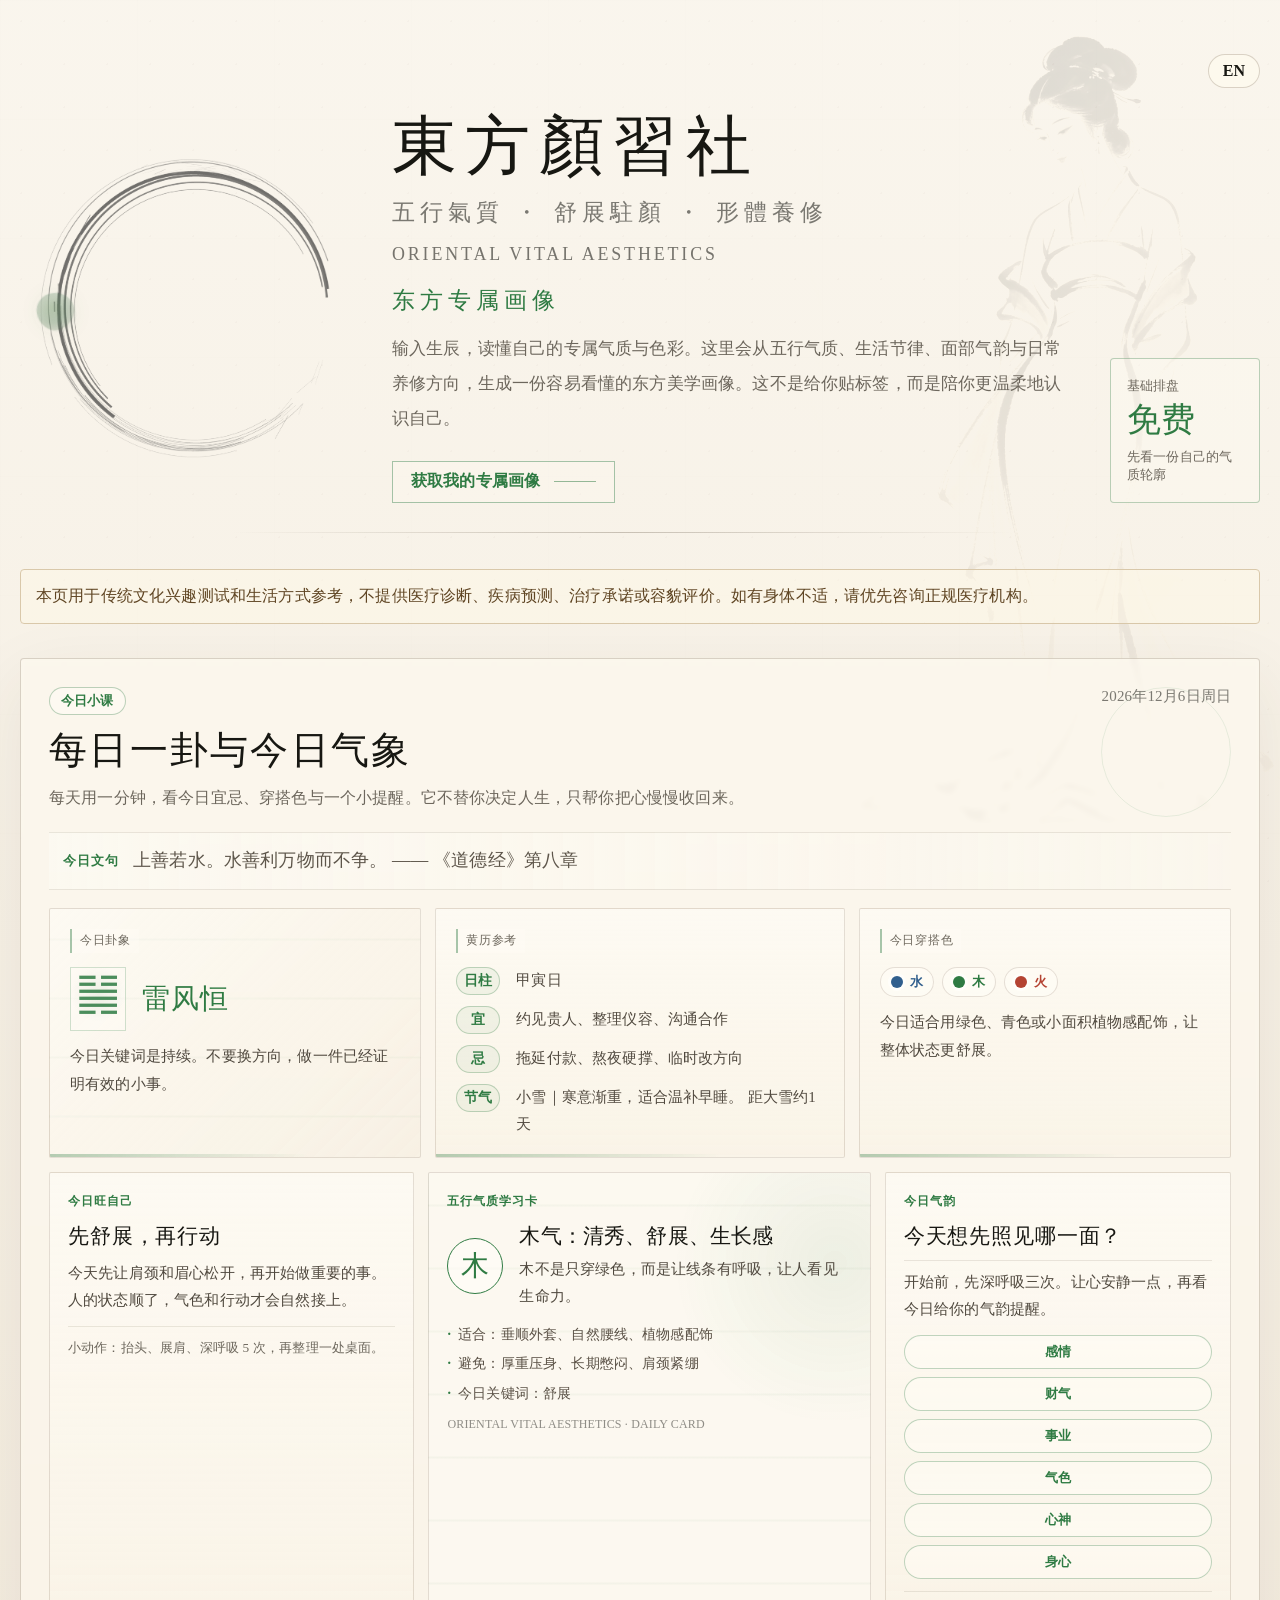
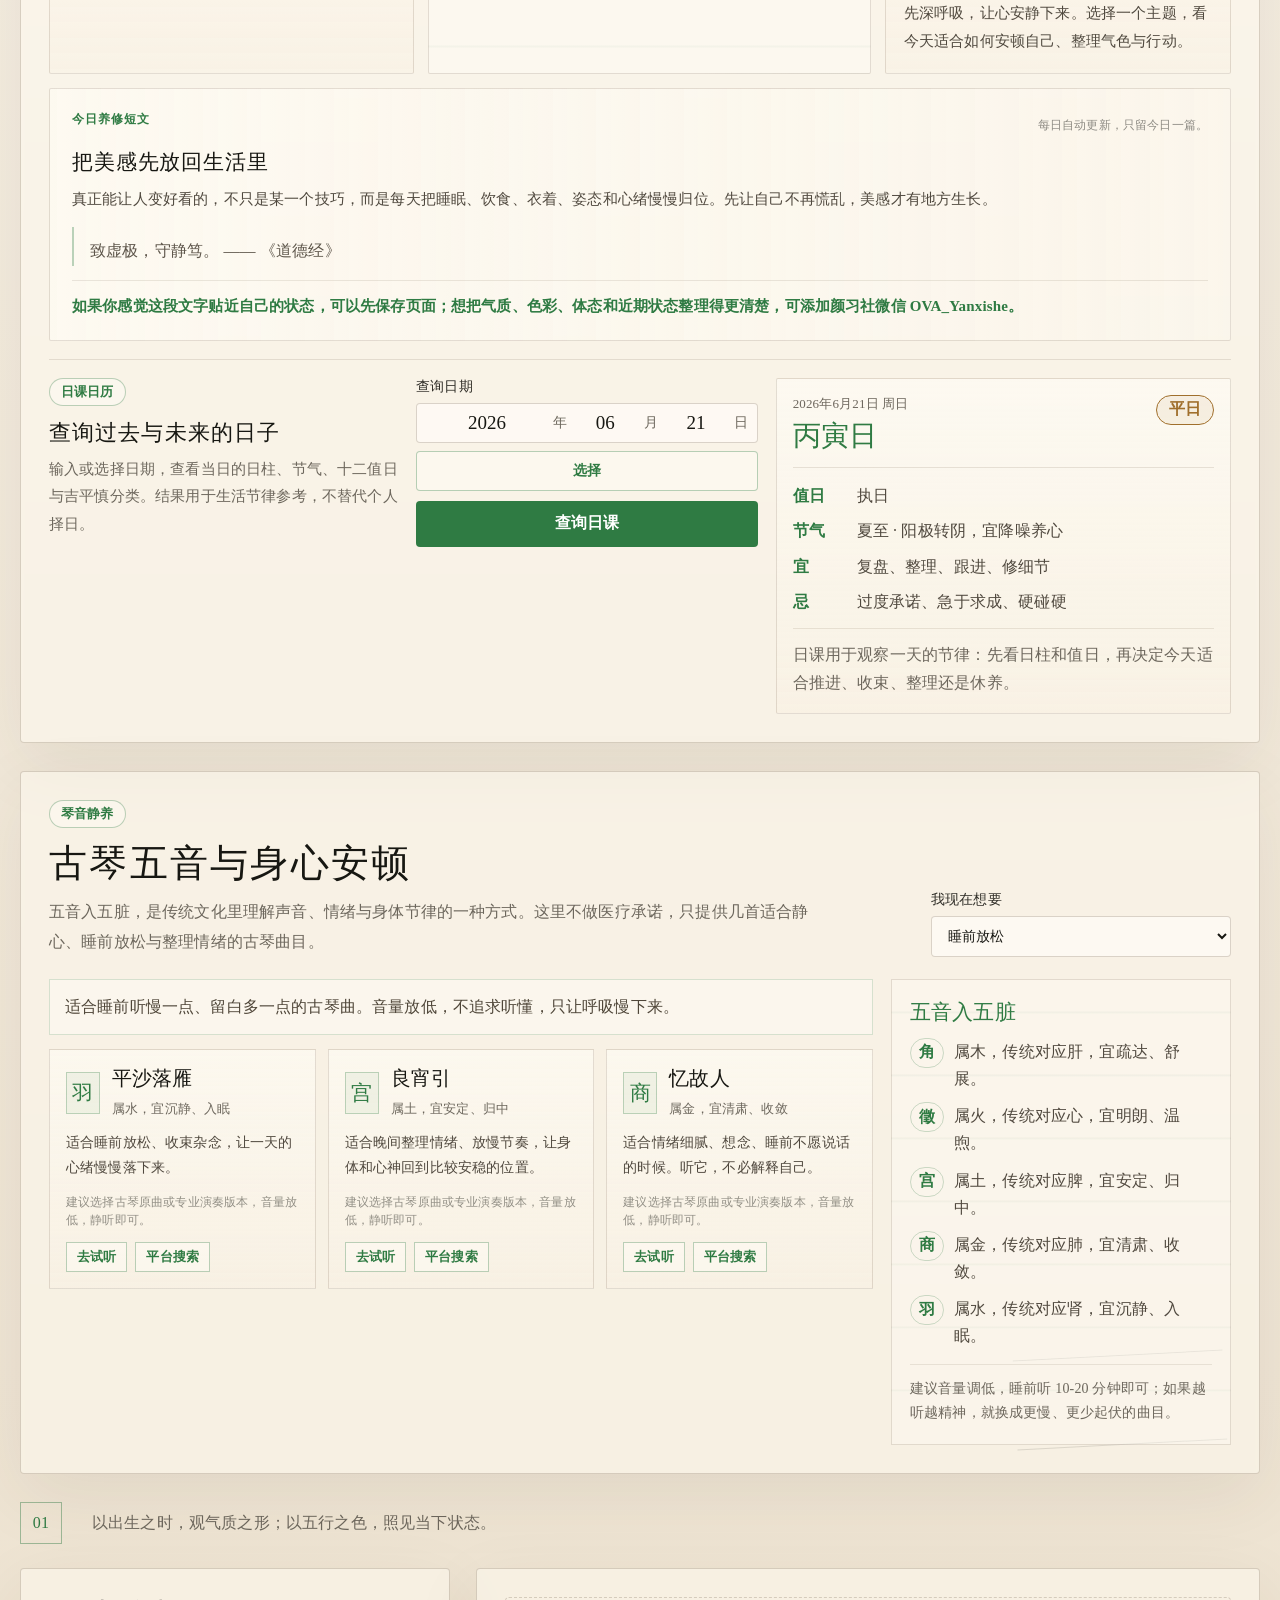
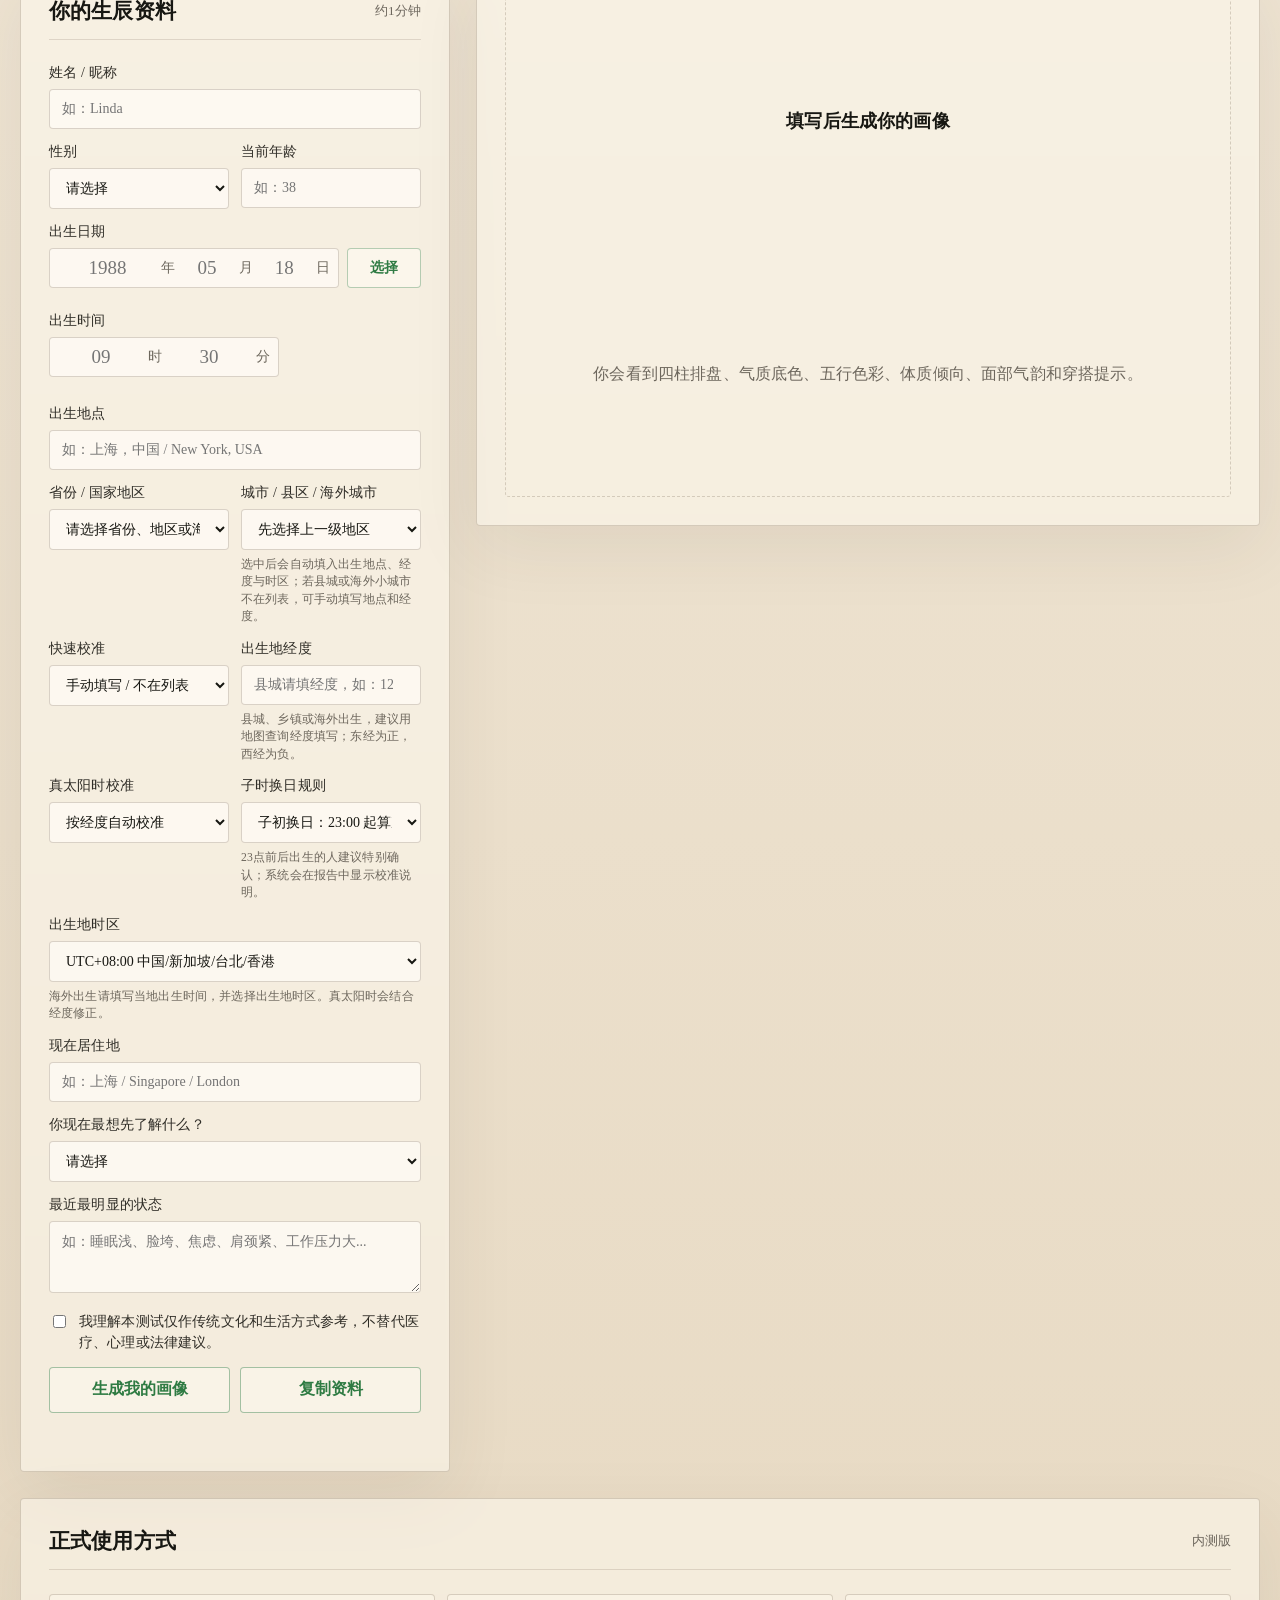
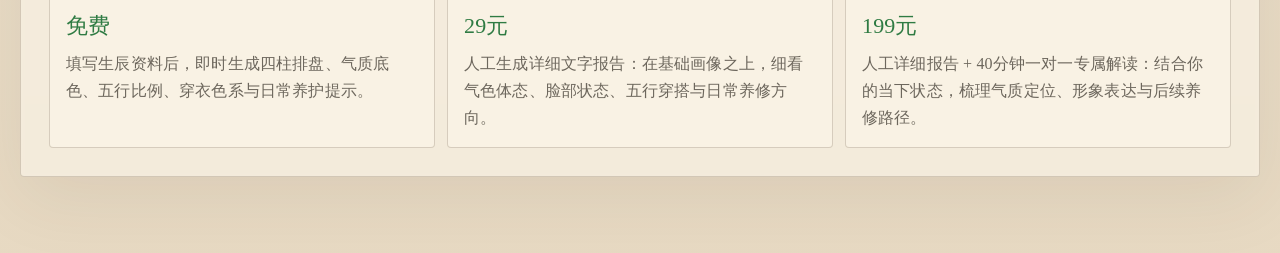
==== index.html @ 761b55f5 "update daily readings" ====
<!doctype html>
<html lang="zh-CN">
<head>
  <meta charset="utf-8" />
  <meta name="viewport" content="width=device-width, initial-scale=1" />
  <meta name="theme-color" content="#f2e8d7" />
  <meta name="apple-mobile-web-app-capable" content="yes" />
  <meta name="apple-mobile-web-app-title" content="东方颜习社" />
  <meta name="apple-mobile-web-app-status-bar-style" content="default" />
  <title>东方颜习社｜东方专属画像</title>
  <link rel="manifest" href="./manifest.webmanifest" />
  <link rel="apple-touch-icon" href="./enso_circle_print_thin.png" />
  <link rel="stylesheet" href="./styles.css?v=20260630-restore2" />
</head>
<body>
  <main class="shell">
    <section class="hero">
      <button id="langToggle" class="lang-toggle" type="button">EN</button>
      <div class="brand-mark">
        <img src="./enso_circle_print_thin.png" alt="" />
      </div>
      <div class="hero-copy">
        <p class="brand-title">東方顏習社</p>
        <p class="brand-subline">五行氣質 ・ 舒展駐顏 ・ 形體養修</p>
        <p class="eyebrow">ORIENTAL VITAL AESTHETICS</p>
        <p class="portrait-line" data-i18n="heroTitle">东方专属画像</p>
        <p class="lead" data-i18n="heroLead">输入生辰，读懂自己的专属气质与色彩。这里会从五行气质、生活节律、面部气韵与日常养修方向，生成一份容易看懂的东方美学画像。这不是给你贴标签，而是陪你更温柔地认识自己。</p>
        <a class="hero-cta" href="#reportForm" data-i18n="heroCta">输入资料，生成免费画像</a>
      </div>
      <div class="price">
        <span data-i18n="priceLabel">基础排盘</span>
        <strong data-i18n="priceFree">免费</strong>
        <em data-i18n="priceSub">先看一份自己的气质轮廓</em>
      </div>
    </section>

    <section class="notice" data-i18n="notice">
      本页用于传统文化兴趣测试和生活方式参考，不提供医疗诊断、疾病预测、治疗承诺或容貌评价。如有身体不适，请优先咨询正规医疗机构。
    </section>

    <section class="panel daily-panel" aria-labelledby="dailyTitle">
      <div class="daily-head">
        <div>
          <span class="daily-seal" data-i18n="dailySeal">今日小课</span>
          <h2 id="dailyTitle" data-i18n="dailyTitle">每日一卦与今日气象</h2>
          <p data-i18n="dailyLead">每天用一分钟，看看今日宜忌、穿搭色与一个可执行的小行动。它不是预测命运，而是帮你把注意力收回来。</p>
        </div>
        <time id="dailyDate"></time>
      </div>

      <div class="daily-poem">
        <span data-i18n="poemLabel">今日文句</span>
        <p id="dailyPoem"></p>
      </div>

      <div class="daily-grid">
        <article class="daily-card hexagram-card">
          <span data-i18n="dailyHexLabel">今日卦象</span>
          <div class="hexagram-display">
            <i id="dailyHexSymbol">䷁</i>
            <strong id="dailyHexagram">--</strong>
          </div>
          <p id="dailyHexText"></p>
        </article>
        <article class="daily-card">
          <span data-i18n="dailyAlmanacLabel">黄历参考</span>
          <div class="almanac-list">
            <p><b data-i18n="dailyDayPillar">日柱</b><em id="dailyDayPillarText"></em></p>
            <p><b data-i18n="dailyYi">宜</b><em id="dailyYiText"></em></p>
            <p><b data-i18n="dailyJi">忌</b><em id="dailyJiText"></em></p>
            <p><b data-i18n="dailySolarTerm">节气</b><em id="dailySolarTermText"></em></p>
          </div>
        </article>
        <article class="daily-card">
          <span data-i18n="dailyColorLabel">今日穿搭色</span>
          <div id="dailyColors" class="daily-colors"></div>
          <p id="dailyColorText"></p>
        </article>
      </div>

      <div class="daily-retention-grid">
        <article class="ritual-card">
          <span data-i18n="ritualLabel">今日旺自己</span>
          <h3 id="dailyRitualTitle">先舒展，再行动</h3>
          <p id="dailyRitualText">今天先让肩颈和眉心松开，再开始做重要的事。人的状态顺了，气色和行动才会自然接上。</p>
          <small id="dailyRitualTip">小动作：抬头、展肩、深呼吸 5 次，再整理一处桌面。</small>
        </article>
        <article class="study-card screenshot-card">
          <span data-i18n="studyCardLabel">五行气质学习卡</span>
          <div class="study-card-head">
            <i id="studyCardElement" class="element-wood">木</i>
            <div>
              <h3 id="studyCardTitle">木气：清秀、舒展、生长感</h3>
              <p id="studyCardText">木不是只穿绿色，而是让线条有呼吸，让人看见生命力。</p>
            </div>
          </div>
          <ul id="studyCardList">
            <li>适合：垂顺外套、自然腰线、植物感配饰</li>
            <li>避免：厚重压身、长期憋闷、肩颈紧绷</li>
            <li>今日关键词：舒展</li>
          </ul>
          <em data-i18n="studyCardHint">ORIENTAL VITAL AESTHETICS · DAILY CARD</em>
        </article>
        <article class="daily-test-card">
          <span data-i18n="testLabel">今日气韵</span>
          <h3 data-i18n="testTitle">今天想先照见哪一面？</h3>
          <p class="test-quiet-note" data-i18n="testQuietNote">开始前，先深呼吸三次。让心安静一点，再看今日给你的气韵提醒。</p>
          <div class="daily-test-options">
            <button type="button" data-test="love" data-i18n="testLove">感情</button>
            <button type="button" data-test="wealth" data-i18n="testWealth">财气</button>
            <button type="button" data-test="career" data-i18n="testCareer">事业</button>
            <button type="button" data-test="beauty" data-i18n="testBeauty">气色</button>
            <button type="button" data-test="calm" data-i18n="testCalm">心神</button>
            <button type="button" data-test="health" data-i18n="testHealth">身心</button>
          </div>
          <p id="dailyTestResult">先深呼吸，让心安静下来。选择一个主题，看今天适合如何安顿自己、整理气色与行动。</p>
        </article>
      </div>

      <article class="daily-article-card">
        <div>
          <span data-i18n="articleLabel">今日养修短文</span>
          <em data-i18n="articleMeta">每日自动更新，只留今日一篇。</em>
        </div>
        <h3 id="dailyArticleTitle">把美感先放回生活里</h3>
        <p id="dailyArticleText">真正能让人变好看的，不只是某一个技巧，而是每天把睡眠、饮食、衣着、姿态和心绪慢慢归位。先让自己不再慌乱，美感才有地方生长。</p>
        <blockquote id="dailyArticleQuote">致虚极，守静笃。 —— 《道德经》</blockquote>
        <p class="soft-consult-cta" id="dailyArticleCta">如果你感觉这段文字贴近自己的状态，可以先保存页面；想把气质、色彩、体态和近期状态整理得更清楚，可添加颜习社微信 OVA_Yanxishe。</p>
      </article>

      <div class="almanac-query">
        <div class="query-copy">
          <span class="daily-seal" data-i18n="querySeal">日课日历</span>
          <h3 data-i18n="queryTitle">查询过去与未来的日子</h3>
          <p data-i18n="queryLead">输入或选择日期，查看当日的日柱、节气、十二值日与吉平慎分类。结果用于生活节律参考，不替代个人择日。</p>
        </div>
        <div class="query-form">
          <label>
            <span data-i18n="queryDateLabel">查询日期</span>
            <div class="input-with-action query-date-control">
              <div class="date-parts query-date-parts" aria-label="查询日期">
                <input id="queryYear" type="text" inputmode="numeric" maxlength="4" placeholder="2026" value="2026" />
                <span>年</span>
                <input id="queryMonth" type="text" inputmode="numeric" maxlength="2" placeholder="06" value="06" />
                <span>月</span>
                <input id="queryDay" type="text" inputmode="numeric" maxlength="2" placeholder="21" value="21" />
                <span>日</span>
                <input id="queryDateInput" type="hidden" value="2026-06-21" />
              </div>
              <button class="field-action" id="queryDatePickBtn" type="button" data-i18n="datePickBtn">选择</button>
              <input class="native-date-picker" id="queryDatePicker" type="date" aria-label="选择查询日期" />
            </div>
          </label>
          <button id="queryAlmanacBtn" type="button" data-i18n="queryBtn">查询日课</button>
        </div>
        <div class="query-result" id="queryResult" aria-live="polite">
          <div class="query-result-head">
            <div>
              <span>2026年6月21日 周日</span>
              <strong>丙寅日</strong>
            </div>
            <em class="grade-pill grade-neutral">平日</em>
          </div>
          <div class="query-result-grid">
            <p><b>值日</b><span>执日</span></p>
            <p><b>节气</b><span>夏至 · 阳极转阴，宜降噪养心</span></p>
            <p><b>宜</b><span>复盘、整理、跟进、修细节</span></p>
            <p><b>忌</b><span>过度承诺、急于求成、硬碰硬</span></p>
          </div>
          <p class="query-note">日课用于观察一天的节律：先看日柱和值日，再决定今天适合推进、收束、整理还是休养。</p>
        </div>
      </div>
    </section>

    <section class="panel qin-panel" aria-labelledby="qinTitle">
      <div class="qin-head">
        <div>
          <span class="daily-seal" data-i18n="qinSeal">琴音静养</span>
          <h2 id="qinTitle" data-i18n="qinTitle">古琴五音与身心安顿</h2>
          <p data-i18n="qinLead">五音入五脏，是传统文化里理解声音、情绪与身体节律的一种方式。这里不做医疗承诺，只提供几首适合静心、睡前放松与整理情绪的古琴曲目。</p>
        </div>
        <label class="qin-mode">
          <span data-i18n="qinModeLabel">我现在想要</span>
          <select id="qinMode">
            <option value="sleep" data-i18n="qinModeSleep">睡前放松</option>
            <option value="calm" data-i18n="qinModeCalm">静心安神</option>
            <option value="ease" data-i18n="qinModeEase">疏解郁结</option>
            <option value="focus" data-i18n="qinModeFocus">清明专注</option>
            <option value="beauty" data-i18n="qinModeBeauty">舒展气色</option>
          </select>
        </label>
      </div>

      <div class="qin-layout">
        <div>
          <p id="qinResult" class="qin-result">适合睡前听慢一点、留白多一点的古琴曲。音量放低，不追求听懂，只让呼吸慢下来。</p>
          <div id="qinTrackList" class="qin-track-list">
            <article class="qin-track">
              <div>
                <span>羽</span>
                <strong>平沙落雁</strong>
                <em>属水，宜沉静、入眠</em>
              </div>
              <p>适合睡前放松、收束杂念，让一天的心绪慢慢落下来。</p>
              <small class="qin-audio-note">建议选择古琴原曲或专业演奏版本，音量放低，静听即可。</small>
              <nav>
                <a href="https://search.bilibili.com/all?keyword=%E5%8F%A4%E7%90%B4%20%E5%B9%B3%E6%B2%99%E8%90%BD%E9%9B%81" target="_blank" rel="noopener">去试听</a>
                <a href="https://music.163.com/#/search/m/?s=%E5%8F%A4%E7%90%B4%20%E5%B9%B3%E6%B2%99%E8%90%BD%E9%9B%81" target="_blank" rel="noopener">平台搜索</a>
              </nav>
            </article>
            <article class="qin-track">
              <div>
                <span>宫</span>
                <strong>良宵引</strong>
                <em>属土，宜安定、归中</em>
              </div>
              <p>适合晚间整理情绪、放慢节奏，让身体和心神回到比较安稳的位置。</p>
              <small class="qin-audio-note">建议选择古琴原曲或专业演奏版本，音量放低，静听即可。</small>
              <nav>
                <a href="https://search.bilibili.com/all?keyword=%E5%8F%A4%E7%90%B4%20%E8%89%AF%E5%AE%B5%E5%BC%95" target="_blank" rel="noopener">去试听</a>
                <a href="https://music.163.com/#/search/m/?s=%E5%8F%A4%E7%90%B4%20%E8%89%AF%E5%AE%B5%E5%BC%95" target="_blank" rel="noopener">平台搜索</a>
              </nav>
            </article>
            <article class="qin-track">
              <div>
                <span>商</span>
                <strong>忆故人</strong>
                <em>属金，宜清肃、收敛</em>
              </div>
              <p>适合情绪细腻、想念、睡前不愿说话的时候。听它，不必解释自己。</p>
              <small class="qin-audio-note">建议选择古琴原曲或专业演奏版本，音量放低，静听即可。</small>
              <nav>
                <a href="https://search.bilibili.com/all?keyword=%E5%8F%A4%E7%90%B4%20%E5%BF%86%E6%95%85%E4%BA%BA" target="_blank" rel="noopener">去试听</a>
                <a href="https://music.163.com/#/search/m/?s=%E5%8F%A4%E7%90%B4%20%E5%BF%86%E6%95%85%E4%BA%BA" target="_blank" rel="noopener">平台搜索</a>
              </nav>
            </article>
          </div>
        </div>
        <div class="qin-tone-map">
          <strong data-i18n="qinToneTitle">五音入五脏</strong>
          <ul>
            <li><b>角</b><span data-i18n="qinToneJue">属木，传统对应肝，宜疏达、舒展。</span></li>
            <li><b>徵</b><span data-i18n="qinToneZhi">属火，传统对应心，宜明朗、温煦。</span></li>
            <li><b>宫</b><span data-i18n="qinToneGong">属土，传统对应脾，宜安定、归中。</span></li>
            <li><b>商</b><span data-i18n="qinToneShang">属金，传统对应肺，宜清肃、收敛。</span></li>
            <li><b>羽</b><span data-i18n="qinToneYu">属水，传统对应肾，宜沉静、入眠。</span></li>
          </ul>
          <p data-i18n="qinNote">建议音量调低，睡前听 10-20 分钟即可；如果越听越精神，就换成更慢、更少起伏的曲目。</p>
        </div>
      </div>
    </section>

    <section class="section-kicker">
      <span>01</span>
      <p>以出生之时，观气质之形；以五行之色，照见当下状态。</p>
    </section>

    <section class="layout">
      <form id="reportForm" class="panel form-panel">
        <p class="hidden">
          <label>Do not fill this field <input name="bot-field" /></label>
        </p>
        <div class="panel-head">
          <h2 data-i18n="formTitle">测试资料</h2>
          <span data-i18n="formTime">约1分钟</span>
        </div>

        <label>
          <span data-i18n="nameLabel">姓名 / 昵称</span>
          <input name="name" autocomplete="name" data-placeholder-zh="如：Linda" data-placeholder-en="e.g. Linda" placeholder="如：Linda" required />
        </label>

        <div class="two-col">
          <label>
            <span data-i18n="genderLabel">性别</span>
            <select name="gender" required>
              <option value="" data-i18n="selectPlaceholder">请选择</option>
              <option value="female" data-i18n="genderFemale">女性</option>
              <option value="male" data-i18n="genderMale">男性</option>
              <option value="private" data-i18n="genderPrivate">不便透露</option>
            </select>
          </label>
          <label>
            <span data-i18n="ageLabel">当前年龄</span>
            <input name="age" type="number" inputmode="numeric" min="16" max="90" data-placeholder-zh="如：38" data-placeholder-en="e.g. 38" placeholder="如：38" />
          </label>
        </div>

        <div class="birth-time-grid">
          <label>
            <span data-i18n="birthDateLabel">出生日期</span>
            <div class="input-with-action birth-date-control">
              <div class="date-parts" aria-label="出生日期">
                <input name="birthYear" type="text" inputmode="numeric" maxlength="4" data-placeholder-zh="1988" data-placeholder-en="1988" placeholder="1988" required />
                <span>年</span>
                <input name="birthMonth" type="text" inputmode="numeric" maxlength="2" data-placeholder-zh="05" data-placeholder-en="05" placeholder="05" required />
                <span>月</span>
                <input name="birthDay" type="text" inputmode="numeric" maxlength="2" data-placeholder-zh="18" data-placeholder-en="18" placeholder="18" required />
                <span>日</span>
                <input name="birthDate" type="hidden" />
              </div>
              <button class="field-action" id="birthDatePickBtn" type="button" data-i18n="datePickBtn">选择</button>
              <input class="native-date-picker" id="birthDatePicker" type="date" aria-label="选择出生日期" />
            </div>
          </label>
          <label>
            <span data-i18n="birthTimeLabel">出生时间</span>
            <div class="time-parts" aria-label="出生时间">
              <input name="birthHour" type="text" inputmode="numeric" maxlength="2" data-placeholder-zh="09" data-placeholder-en="09" placeholder="09" required />
              <span>时</span>
              <input name="birthMinute" type="text" inputmode="numeric" maxlength="2" data-placeholder-zh="30" data-placeholder-en="30" placeholder="30" required />
              <span>分</span>
              <input name="birthTime" type="hidden" />
            </div>
          </label>
        </div>

        <label>
          <span data-i18n="birthPlaceLabel">出生地点</span>
          <input name="birthPlace" list="worldPlaces" data-placeholder-zh="如：上海，中国 / New York, USA" data-placeholder-en="e.g. Shanghai, China / New York, USA" placeholder="如：上海，中国 / New York, USA" required />
          <datalist id="worldPlaces">
            <option value="Shanghai, China"></option>
            <option value="Beijing, China"></option>
            <option value="Hong Kong, China"></option>
            <option value="Taipei, Taiwan"></option>
            <option value="Tokyo, Japan"></option>
            <option value="Seoul, South Korea"></option>
            <option value="Singapore"></option>
            <option value="Bangkok, Thailand"></option>
            <option value="London, United Kingdom"></option>
            <option value="Paris, France"></option>
            <option value="Berlin, Germany"></option>
            <option value="Sydney, Australia"></option>
            <option value="New York, USA"></option>
            <option value="Los Angeles, USA"></option>
            <option value="Toronto, Canada"></option>
            <option value="Vancouver, Canada"></option>
          </datalist>
        </label>

        <div class="two-col place-calibration">
          <label>
            <span data-i18n="birthProvinceLabel">省份 / 国家地区</span>
            <select name="birthProvince">
              <option value="" data-i18n="provincePlaceholder">请选择省份、地区或海外分区</option>
            </select>
          </label>
          <label>
            <span data-i18n="birthCityCountyLabel">城市 / 县区 / 海外城市</span>
            <select name="birthCityCounty">
              <option value="" data-i18n="cityCountyPlaceholder">先选择上一级地区</option>
            </select>
            <small data-i18n="cityCountyHint">选中后会自动填入出生地点、经度与时区；若县城或海外小城市不在列表，可手动填写地点和经度。</small>
          </label>
        </div>

        <div class="two-col place-calibration">
          <label>
            <span data-i18n="birthPlacePresetLabel">快速校准</span>
            <select name="birthPlacePreset">
              <option value="" data-i18n="placePresetManual">手动填写 / 不在列表</option>
              <option value="beijing">北京｜东城区 116.42E</option>
              <option value="shanghai">上海｜黄浦区 121.49E</option>
              <option value="guangzhou">广东｜广州 113.26E</option>
              <option value="shenzhen">广东｜深圳 114.06E</option>
              <option value="hangzhou">浙江｜杭州 120.16E</option>
              <option value="nanjing">江苏｜南京 118.78E</option>
              <option value="suzhou">江苏｜苏州 120.62E</option>
              <option value="chengdu">四川｜成都 104.07E</option>
              <option value="chongqing">重庆｜渝中区 106.55E</option>
              <option value="xian">陕西｜西安 108.94E</option>
              <option value="wuhan">湖北｜武汉 114.31E</option>
              <option value="changsha">湖南｜长沙 112.94E</option>
              <option value="zhengzhou">河南｜郑州 113.63E</option>
              <option value="jinan">山东｜济南 117.12E</option>
              <option value="qingdao">山东｜青岛 120.38E</option>
              <option value="shenyang">辽宁｜沈阳 123.43E</option>
              <option value="harbin">黑龙江｜哈尔滨 126.64E</option>
              <option value="kunming">云南｜昆明 102.83E</option>
              <option value="urumqi">新疆｜乌鲁木齐 87.62E</option>
              <option value="lhasa">西藏｜拉萨 91.13E</option>
              <option value="hongkong">香港 114.17E</option>
              <option value="taipei">台湾｜台北 121.56E</option>
              <option value="singapore">Singapore 103.82E</option>
              <option value="tokyo">Tokyo 139.69E</option>
              <option value="newyork">New York 74.01W</option>
              <option value="london">London 0.13W</option>
            </select>
          </label>
          <label>
            <span data-i18n="longitudeLabel">出生地经度</span>
            <input name="birthLongitude" type="number" inputmode="decimal" step="0.01" min="-180" max="180" data-placeholder-zh="县城请填经度，如：120.62" data-placeholder-en="e.g. 120.62, west is negative" placeholder="县城请填经度，如：120.62" />
            <small data-i18n="longitudeHint">县城、乡镇或海外出生，建议用地图查询经度填写；东经为正，西经为负。</small>
          </label>
        </div>

        <div class="two-col place-calibration">
          <label>
            <span data-i18n="trueSolarLabel">真太阳时校准</span>
            <select name="trueSolarMode">
              <option value="auto" data-i18n="trueSolarAuto">按经度自动校准</option>
              <option value="off" data-i18n="trueSolarOff">暂不校准，按钟表时间</option>
            </select>
          </label>
          <label>
            <span data-i18n="ziRuleLabel">子时换日规则</span>
            <select name="ziRule">
              <option value="ziStartNextDay" data-i18n="ziStartRule">子初换日：23:00 起算次日</option>
              <option value="midnight" data-i18n="midnightRule">子正换日：00:00 起算次日</option>
            </select>
            <small data-i18n="ziRuleHint">23点前后出生的人建议特别确认；系统会在报告中显示校准说明。</small>
          </label>
        </div>

        <label>
          <span data-i18n="timezoneLabel">出生地时区</span>
          <select name="birthTimezone" required>
            <option value="+08:00" data-i18n="tzChina">UTC+08:00 中国/新加坡/台北/香港</option>
            <option value="+12:00">UTC+12:00 New Zealand</option>
            <option value="+10:00">UTC+10:00 Sydney / Melbourne</option>
            <option value="+09:30">UTC+09:30 Adelaide</option>
            <option value="+09:00" data-i18n="tzJapan">UTC+09:00 日本/韩国</option>
            <option value="+07:00">UTC+07:00 Bangkok / Vietnam / Jakarta</option>
            <option value="+06:30">UTC+06:30 Yangon</option>
            <option value="+06:00">UTC+06:00 Dhaka</option>
            <option value="+05:45">UTC+05:45 Kathmandu</option>
            <option value="+05:30">UTC+05:30 India / Sri Lanka</option>
            <option value="+05:00">UTC+05:00 Pakistan</option>
            <option value="+04:00">UTC+04:00 UAE</option>
            <option value="+03:00">UTC+03:00 Turkey / Qatar / Saudi Arabia</option>
            <option value="+02:00">UTC+02:00 Finland / Greece / South Africa</option>
            <option value="+01:00">UTC+01:00 Paris / Berlin / Rome</option>
            <option value="+00:00">UTC+00:00 London / Lisbon</option>
            <option value="-03:00">UTC-03:00 Brazil / Argentina</option>
            <option value="-04:00">UTC-04:00 Chile</option>
            <option value="-05:00">UTC-05:00 New York / Toronto / Lima</option>
            <option value="-06:00">UTC-06:00 Chicago / Mexico City</option>
            <option value="-07:00">UTC-07:00 Calgary</option>
            <option value="-08:00">UTC-08:00 Los Angeles / Vancouver</option>
            <option value="unknown" data-i18n="tzUnknown">不确定，先按当地出生时间</option>
          </select>
          <small data-i18n="timezoneHint">海外出生请填写当地出生时间，并选择出生地时区。若后续做完整梳理，会再复核节气、时区与出生地误差。</small>
        </label>

        <label>
          <span data-i18n="currentPlaceLabel">现在居住地</span>
          <input name="currentPlace" data-placeholder-zh="如：上海 / Singapore / London" data-placeholder-en="e.g. Shanghai / Singapore / London" placeholder="如：上海 / Singapore / London" />
        </label>

        <label>
          <span data-i18n="mainNeedLabel">你最想先了解什么？</span>
          <select name="mainNeed" required>
            <option value="" data-i18n="selectPlaceholder">请选择</option>
            <option value="complexion" data-i18n="needComplexion">气色、衰老感、面部紧绷</option>
            <option value="style" data-i18n="needStyle">穿搭风格和五行气质</option>
            <option value="sleep" data-i18n="needSleep">睡眠、疲惫和情绪消耗</option>
            <option value="posture" data-i18n="needPosture">体态、肩颈、下颌紧张</option>
            <option value="life" data-i18n="needLife">事业关系与近期状态</option>
          </select>
        </label>

        <label>
          <span data-i18n="stateLabel">最近最明显的状态</span>
          <textarea name="currentState" rows="3" data-placeholder-zh="如：睡眠浅、脸垮、焦虑、肩颈紧、工作压力大..." data-placeholder-en="e.g. light sleep, tired face, anxiety, tight neck, work pressure..." placeholder="如：睡眠浅、脸垮、焦虑、肩颈紧、工作压力大..." required></textarea>
        </label>

        <label class="check">
          <input name="agree" type="checkbox" required />
          <span data-i18n="agreeText">我理解本测试仅作传统文化和生活方式参考，不替代医疗、心理或法律建议。</span>
        </label>

        <div class="form-actions">
          <button type="button" id="previewBtn" data-i18n="previewBtn">先生成免费画像</button>
          <button type="button" id="filloutBtn" data-i18n="submitBtn">复制资料</button>
        </div>
        <p class="submit-status" id="submitStatus" aria-live="polite"></p>
      </form>

      <section class="panel report" id="report">
        <div class="empty">
          <strong data-i18n="emptyTitle">填写资料后生成预览</strong>
          <span data-i18n="emptyText">免费区会显示四柱、大运流年、日主气质、五行色彩、体质倾向、脸部状态和穿搭提示。</span>
        </div>
      </section>
    </section>

    <section class="panel launch-panel">
      <div class="panel-head">
        <h2 data-i18n="usageTitle">正式使用方式</h2>
        <span data-i18n="betaTag">内测版</span>
      </div>
      <div class="launch-grid">
        <div>
          <strong data-i18n="freeTier">免费</strong>
          <p data-i18n="freeDesc">填写出生资料后，即时生成四柱排盘、气质底色、五行比例、穿衣色系与日常养护提示。</p>
        </div>
        <div>
          <strong>29元</strong>
          <p data-i18n="tier29">人工生成详细文字报告：在基础画像之上，细看气色体态、脸部状态、五行穿搭与日常养修方向。</p>
        </div>
        <div>
          <strong>199元</strong>
          <p data-i18n="tier199">人工详细报告 + 40分钟一对一专属解读：结合你的当下状态，梳理气质定位、形象表达与后续养修路径。</p>
        </div>
      </div>
    </section>
  </main>

  <script src="./script.js?v=20260630-restore2"></script>
  <script>
    if ("serviceWorker" in navigator) {
      window.addEventListener("load", () => {
        navigator.serviceWorker.register("./sw.js").catch(() => {});
      });
    }
  </script>
</body>
</html>
---- styles.css ----
:root {
  color-scheme: light;
  --serif-cn: "Hiragino Mincho ProN", "Songti SC", "STSong", "SimSun", "Noto Serif CJK SC", serif;
  --sans-cn: "Noto Serif CJK SC", "Songti SC", "STSong", "PingFang SC", "Microsoft YaHei", serif;
  --ink: #171712;
  --muted: #6d675d;
  --paper: #f2e8d7;
  --paper-deep: #deccb1;
  --panel: rgba(255, 251, 242, 0.58);
  --line: rgba(92, 73, 50, 0.22);
  --red: #2f7b43;
  --green: #2f7b43;
  --shadow: 0 22px 70px rgba(67, 52, 32, 0.08);
  --wood: #2f7b43;
  --fire: #b44332;
  --earth: #a06f2c;
  --metal: #85817a;
  --water: #315f8d;
}

* {
  box-sizing: border-box;
}

body {
  margin: 0;
  position: relative;
  color: var(--ink);
  background:
    linear-gradient(180deg, rgba(250, 246, 238, 0.96), rgba(231, 217, 194, 0.98)),
    var(--paper);
  font-family: var(--sans-cn);
  letter-spacing: 0.01em;
}

body::before {
  content: "";
  position: fixed;
  inset: 0;
  z-index: 0;
  pointer-events: none;
  opacity: 0.15;
  background-image:
    linear-gradient(90deg, rgba(60, 45, 25, 0.05) 1px, transparent 1px),
    linear-gradient(rgba(60, 45, 25, 0.035) 1px, transparent 1px),
    radial-gradient(circle, rgba(55, 42, 26, 0.14) 1px, transparent 1px);
  background-size: 137px 137px, 119px 119px, 43px 43px;
  mix-blend-mode: multiply;
}

body::after {
  content: "";
  position: fixed;
  right: max(-74px, -4vw);
  top: 32px;
  z-index: 0;
  width: min(520px, 43vw);
  height: min(860px, 91vh);
  pointer-events: none;
  opacity: 0.18;
  background:
    linear-gradient(90deg, rgba(242, 232, 215, 0.38), rgba(242, 232, 215, 0.1) 38%, rgba(242, 232, 215, 0.46)),
    linear-gradient(180deg, rgba(242, 232, 215, 0.12), rgba(242, 232, 215, 0.5) 86%),
    center top / contain no-repeat url("./oriental_woman_bg.jpg");
  filter: grayscale(1) sepia(0.18) contrast(0.86) brightness(1.18);
  mix-blend-mode: multiply;
}

button,
input,
select,
textarea {
  font: inherit;
}

.shell {
  position: relative;
  z-index: 1;
  width: min(1240px, calc(100% - 34px));
  margin: 0 auto;
  padding: 36px 0 76px;
}

.hero {
  position: relative;
  min-height: 520px;
  display: grid;
  grid-template-columns: minmax(260px, 330px) 1fr 150px;
  gap: 42px;
  align-items: center;
  padding: 78px 0 92px;
}

.hero::after {
  content: "";
  position: absolute;
  left: 17%;
  right: 20%;
  bottom: 62px;
  height: 1px;
  background: linear-gradient(90deg, transparent, rgba(65, 49, 31, 0.26), transparent);
}

.lang-toggle {
  position: absolute;
  top: 18px;
  right: 0;
  z-index: 2;
  width: auto;
  min-height: 34px;
  padding: 0 14px;
  border: 1px solid var(--line);
  color: var(--ink);
  background: rgba(255, 250, 239, 0.65);
  border-radius: 999px;
  font-weight: 700;
}

.brand-mark {
  position: relative;
  width: min(330px, 27vw);
  aspect-ratio: 1;
  display: grid;
  place-items: center;
}

.brand-mark::after {
  content: "";
  position: absolute;
  left: 5.2%;
  top: 45.6%;
  width: 38px;
  height: 38px;
  border-radius: 48% 54% 45% 58%;
  opacity: 0.58;
  background:
    radial-gradient(circle at 42% 38%, rgba(79, 143, 76, 0.7), rgba(47, 123, 67, 0.46) 46%, rgba(28, 91, 43, 0.28) 68%, transparent 72%),
    radial-gradient(circle at 68% 62%, rgba(38, 102, 48, 0.24), transparent 60%),
    radial-gradient(circle at 28% 72%, rgba(101, 143, 75, 0.26), transparent 58%);
  box-shadow:
    0 0 0 1px rgba(47, 123, 67, 0.08),
    0 0 22px rgba(47, 123, 67, 0.11);
  filter: saturate(0.68) blur(0.2px);
  transform: rotate(-8deg);
}

.brand-mark img {
  width: 100%;
  height: 100%;
  object-fit: contain;
  opacity: 0.72;
  filter: contrast(0.82);
}

.brand-title {
  margin: 0 0 18px;
  font-family: var(--serif-cn);
  font-size: clamp(48px, 5.1vw, 76px);
  line-height: 1;
  letter-spacing: 0.13em;
  font-weight: 500;
  white-space: nowrap;
}

.brand-subline {
  margin: 0 0 16px;
  color: rgba(23, 23, 18, 0.56);
  font-family: var(--serif-cn);
  font-size: clamp(17px, 1.8vw, 26px);
  letter-spacing: 0.22em;
}

.eyebrow {
  margin: 0 0 20px;
  color: rgba(23, 23, 18, 0.58);
  font-family: Georgia, "Times New Roman", serif;
  font-size: clamp(14px, 1.4vw, 21px);
  letter-spacing: 0.16em;
}

h1,
h2,
h3,
p {
  margin-top: 0;
}

h1 {
  margin-bottom: 18px;
  font-size: clamp(56px, 8vw, 116px);
  line-height: 1.02;
  font-family: var(--serif-cn);
  font-weight: 500;
  letter-spacing: 0.05em;
}

.portrait-line {
  margin: 0 0 16px;
  color: var(--red);
  font-family: var(--serif-cn);
  font-size: clamp(17px, 1.8vw, 24px);
  letter-spacing: 0.22em;
}

h2 {
  margin-bottom: 0;
  font-size: 21px;
}

h3 {
  margin-bottom: 10px;
  font-size: 17px;
}

.lead {
  max-width: 720px;
  margin-bottom: 24px;
  color: var(--muted);
  font-size: 17px;
  line-height: 2.05;
}

.hero-cta {
  display: inline-flex;
  align-items: center;
  min-height: 42px;
  padding: 0 18px;
  border: 1px solid rgba(47, 123, 67, 0.42);
  color: var(--red);
  text-decoration: none;
  font-weight: 700;
  background: rgba(255, 251, 242, 0.26);
  transition: border-color 0.2s ease, background 0.2s ease;
}

.hero-cta:hover {
  border-color: rgba(47, 123, 67, 0.68);
  background: rgba(255, 251, 242, 0.48);
}

.hero-cta::after {
  content: "";
  width: 42px;
  height: 1px;
  margin-left: 14px;
  background: rgba(47, 123, 67, 0.5);
}

.price {
  align-self: end;
  padding: 18px 16px;
  border: 1px solid rgba(47, 123, 67, 0.32);
  background: rgba(255, 251, 242, 0.34);
  border-radius: 4px;
  box-shadow: none;
}

.price span,
.price em {
  display: block;
  color: var(--muted);
  font-size: 13px;
  font-style: normal;
}

.price strong {
  display: block;
  margin: 2px 0 5px;
  color: var(--green);
  font-size: 34px;
  font-family: var(--serif-cn);
  font-weight: 500;
}

.notice {
  margin: -26px 0 34px;
  padding: 13px 15px;
  color: #5f4523;
  border: 1px solid #d9c8aa;
  background: rgba(255, 248, 231, 0.44);
  border-radius: 4px;
  line-height: 1.68;
}

.daily-panel {
  position: relative;
  overflow: hidden;
  margin: 0 0 28px;
  padding: 34px;
  background:
    radial-gradient(circle at 10% 16%, rgba(47, 123, 67, 0.08), transparent 22%),
    linear-gradient(135deg, rgba(255, 251, 242, 0.74), rgba(247, 239, 224, 0.48));
}

.daily-panel::before {
  content: "";
  position: absolute;
  right: 28px;
  top: 28px;
  width: 128px;
  height: 128px;
  border: 1px solid rgba(47, 123, 67, 0.16);
  border-radius: 50%;
  opacity: 0.62;
}

.daily-head {
  position: relative;
  z-index: 1;
  display: grid;
  grid-template-columns: 1fr auto;
  gap: 20px;
  align-items: start;
  margin-bottom: 22px;
}

.daily-head h2 {
  margin: 10px 0 8px;
  font-family: var(--serif-cn);
  font-size: clamp(24px, 3vw, 38px);
  font-weight: 500;
  letter-spacing: 0.06em;
}

.daily-head p {
  max-width: 720px;
  margin: 0;
  color: var(--muted);
  line-height: 1.8;
}

.daily-head time {
  color: rgba(23, 23, 18, 0.56);
  font-family: Georgia, "Times New Roman", serif;
  font-size: 15px;
  white-space: nowrap;
}

.daily-poem {
  position: relative;
  z-index: 1;
  display: grid;
  grid-template-columns: auto minmax(0, 1fr);
  gap: 14px;
  align-items: center;
  margin: -2px 0 18px;
  padding: 12px 14px;
  border-top: 1px solid rgba(92, 73, 50, 0.12);
  border-bottom: 1px solid rgba(92, 73, 50, 0.12);
  background: linear-gradient(90deg, rgba(255, 253, 247, 0.38), rgba(255, 253, 247, 0.08));
}

.daily-poem span {
  color: var(--green);
  font-size: 13px;
  font-weight: 700;
  letter-spacing: 0.08em;
  white-space: nowrap;
}

.daily-poem p {
  margin: 0;
  color: #5d554a;
  font-family: var(--serif-cn);
  font-size: clamp(15px, 1.55vw, 18px);
  line-height: 1.75;
}

.daily-seal {
  display: inline-flex;
  align-items: center;
  min-height: 28px;
  padding: 0 11px;
  color: var(--green);
  border: 1px solid rgba(47, 123, 67, 0.32);
  border-radius: 999px;
  background: rgba(255, 253, 247, 0.38);
  font-size: 13px;
  font-weight: 700;
}

.daily-grid {
  position: relative;
  z-index: 1;
  display: grid;
  grid-template-columns: minmax(0, 1fr) minmax(0, 1.1fr) minmax(0, 1fr);
  gap: 14px;
}

.daily-card {
  position: relative;
  min-width: 0;
  min-height: 184px;
  padding: 20px 20px 18px;
  overflow: hidden;
  border: 1px solid rgba(92, 73, 50, 0.16);
  border-radius: 2px;
  background:
    linear-gradient(180deg, rgba(255, 253, 247, 0.58), rgba(249, 241, 226, 0.38));
}

.daily-card::after {
  content: "";
  position: absolute;
  left: 0;
  right: 0;
  bottom: 0;
  height: 3px;
  background: linear-gradient(90deg, rgba(47, 123, 67, 0.35), transparent 70%);
}

.daily-card > span {
  display: inline-flex;
  align-items: center;
  min-height: 24px;
  margin-bottom: 14px;
  padding: 0 8px;
  color: var(--muted);
  border-left: 2px solid rgba(47, 123, 67, 0.42);
  background: rgba(255, 253, 247, 0.34);
  font-size: 12px;
  letter-spacing: 0.06em;
}

.daily-card strong {
  display: block;
  margin-bottom: 10px;
  color: var(--green);
  font-family: var(--serif-cn);
  font-size: clamp(23px, 2.15vw, 31px);
  line-height: 1.16;
  font-weight: 500;
  letter-spacing: 0.04em;
  overflow-wrap: break-word;
}

.hexagram-display {
  display: grid;
  grid-template-columns: 58px minmax(0, 1fr);
  gap: 14px;
  align-items: center;
  margin-bottom: 12px;
}

.hexagram-display i {
  display: grid;
  place-items: center;
  width: 56px;
  height: 64px;
  color: rgba(47, 123, 67, 0.86);
  border: 1px solid rgba(47, 123, 67, 0.22);
  background:
    radial-gradient(circle at 50% 42%, rgba(47, 123, 67, 0.08), transparent 62%),
    rgba(255, 253, 247, 0.4);
  font-family: "Times New Roman", "Noto Serif Symbols", serif;
  font-size: 42px;
  font-style: normal;
  line-height: 1;
}

.hexagram-display strong {
  margin-bottom: 0;
}

.daily-card p {
  margin-bottom: 0;
  color: #50493f;
  font-size: 15px;
  line-height: 1.86;
}

.hexagram-card {
  background:
    linear-gradient(135deg, rgba(255, 253, 247, 0.58), rgba(242, 232, 215, 0.34)),
    repeating-linear-gradient(180deg, transparent 0 29px, rgba(47, 123, 67, 0.055) 30px 31px, transparent 32px 59px);
}

.almanac-list {
  display: grid;
  gap: 11px;
}

.almanac-list p {
  display: grid;
  grid-template-columns: 48px minmax(0, 1fr);
  gap: 12px;
  align-items: baseline;
}

.almanac-list b {
  display: inline-flex;
  align-items: center;
  justify-content: center;
  width: 44px;
  min-height: 28px;
  padding: 0 8px;
  color: var(--green);
  border: 1px solid rgba(47, 123, 67, 0.28);
  border-radius: 999px;
  background: rgba(47, 123, 67, 0.055);
  font-size: 14px;
  font-weight: 700;
  font-family: var(--serif-cn);
  white-space: nowrap;
}

.almanac-list em {
  color: #50493f;
  font-style: normal;
  font-size: 15px;
  line-height: 1.82;
  font-family: var(--serif-cn);
  word-break: normal;
  overflow-wrap: anywhere;
}

.daily-colors {
  display: flex;
  flex-wrap: wrap;
  gap: 8px;
  margin-bottom: 12px;
}

.daily-color-pill {
  display: inline-flex;
  gap: 7px;
  align-items: center;
  min-height: 30px;
  padding: 0 10px;
  border: 1px solid rgba(92, 73, 50, 0.16);
  border-radius: 999px;
  background: rgba(255, 253, 247, 0.58);
  font-size: 13px;
  font-weight: 700;
  white-space: nowrap;
}

.daily-color-pill i {
  width: 12px;
  height: 12px;
  border-radius: 50%;
  background: currentColor;
  box-shadow: 0 0 0 3px rgba(255, 255, 255, 0.55);
}

.daily-retention-grid {
  position: relative;
  z-index: 1;
  display: grid;
  grid-template-columns: 0.95fr 1.15fr 0.9fr;
  gap: 14px;
  margin-top: 14px;
}

.ritual-card,
.study-card,
.daily-test-card,
.daily-article-card {
  position: relative;
  min-width: 0;
  padding: 18px;
  border: 1px solid rgba(92, 73, 50, 0.16);
  border-radius: 2px;
  background:
    linear-gradient(180deg, rgba(255, 253, 247, 0.6), rgba(249, 241, 226, 0.35));
}

.ritual-card > span,
.study-card > span,
.daily-test-card > span,
.daily-article-card span {
  display: inline-flex;
  margin-bottom: 12px;
  color: var(--green);
  font-size: 12px;
  font-weight: 700;
  letter-spacing: 0.08em;
}

.ritual-card h3,
.daily-test-card h3,
.daily-article-card h3 {
  margin: 0 0 10px;
  font-family: var(--serif-cn);
  font-size: 21px;
  font-weight: 500;
  letter-spacing: 0.04em;
}

.ritual-card p,
.daily-test-card p,
.daily-article-card p,
.study-card p {
  margin: 0;
  color: #50493f;
  font-size: 15px;
  line-height: 1.82;
}

.ritual-card small {
  display: block;
  margin-top: 12px;
  padding-top: 10px;
  color: var(--muted);
  border-top: 1px solid rgba(92, 73, 50, 0.12);
  line-height: 1.7;
}

.screenshot-card {
  overflow: hidden;
  background:
    radial-gradient(circle at 92% 18%, rgba(47, 123, 67, 0.08), transparent 28%),
    repeating-linear-gradient(180deg, transparent 0 31px, rgba(47, 123, 67, 0.038) 32px 33px, transparent 34px 63px),
    rgba(255, 253, 247, 0.42);
}

.study-card-head {
  display: grid;
  grid-template-columns: 58px minmax(0, 1fr);
  gap: 14px;
  align-items: center;
  margin-bottom: 12px;
}

.study-card-head i {
  display: grid;
  place-items: center;
  width: 56px;
  height: 56px;
  border-radius: 50%;
  border: 1px solid currentColor;
  background: rgba(255, 253, 247, 0.54);
  font-family: var(--serif-cn);
  font-size: 28px;
  font-style: normal;
}

.study-card h3 {
  margin: 0 0 6px;
  font-family: var(--serif-cn);
  font-size: 21px;
  font-weight: 500;
  line-height: 1.35;
}

.study-card ul {
  display: grid;
  gap: 6px;
  margin: 12px 0 0;
  padding: 0;
  list-style: none;
}

.study-card li {
  color: #5a5146;
  font-size: 14px;
  line-height: 1.68;
}

.study-card li::before {
  content: "·";
  margin-right: 7px;
  color: var(--green);
  font-weight: 700;
}

.study-card em {
  display: block;
  margin-top: 12px;
  color: rgba(23, 23, 18, 0.48);
  font-size: 12px;
  font-style: normal;
}

.daily-test-options {
  display: flex;
  flex-wrap: wrap;
  gap: 8px;
  margin: 12px 0;
}

.test-quiet-note {
  margin: 8px 0 2px;
  color: rgba(80, 73, 63, 0.72);
  font-size: 13px;
  line-height: 1.75;
}

.daily-test-options button {
  min-height: 34px;
  padding: 0 12px;
  color: var(--green);
  border: 1px solid rgba(47, 123, 67, 0.3);
  background: rgba(255, 253, 247, 0.46);
  border-radius: 999px;
  font-size: 13px;
  font-weight: 700;
}

.daily-test-options button:hover {
  background: rgba(47, 123, 67, 0.08);
}

.daily-test-card p {
  min-height: 50px;
  padding-top: 8px;
  border-top: 1px solid rgba(92, 73, 50, 0.12);
  white-space: pre-line;
}

.daily-article-card {
  position: relative;
  z-index: 1;
  margin-top: 14px;
  padding: 22px 22px 20px;
  background:
    linear-gradient(90deg, rgba(255, 253, 247, 0.62), rgba(255, 253, 247, 0.3)),
    rgba(249, 241, 226, 0.34);
}

.daily-article-card > div {
  display: flex;
  gap: 12px;
  align-items: center;
  justify-content: space-between;
  margin-bottom: 8px;
}

.daily-article-card em {
  color: rgba(23, 23, 18, 0.48);
  font-size: 12px;
  font-style: normal;
}

.daily-article-card blockquote {
  margin: 14px 0 0;
  padding: 10px 0 0 16px;
  color: #5d554a;
  border-left: 2px solid rgba(47, 123, 67, 0.32);
  font-family: var(--serif-cn);
  line-height: 1.78;
}

.soft-consult-cta {
  margin-top: 14px !important;
  padding-top: 12px;
  color: var(--green) !important;
  border-top: 1px solid rgba(92, 73, 50, 0.12);
  font-weight: 700;
}

.oracle-box {
  position: relative;
  z-index: 1;
  display: grid;
  grid-template-columns: minmax(220px, 320px) 180px 1fr;
  gap: 12px;
  align-items: end;
  margin-top: 16px;
  padding-top: 16px;
  border-top: 1px solid rgba(92, 73, 50, 0.14);
}

.oracle-box label {
  margin-bottom: 0;
}

.oracle-box button {
  color: #fff;
  background: var(--green);
}

.oracle-result {
  min-height: 48px;
  margin: 0;
  padding: 12px 14px;
  color: #4f4639;
  border: 1px solid rgba(47, 123, 67, 0.18);
  border-radius: 4px;
  background: rgba(255, 253, 247, 0.42);
  line-height: 1.7;
  white-space: pre-line;
}

.almanac-query {
  position: relative;
  z-index: 1;
  display: grid;
  grid-template-columns: minmax(230px, 0.92fr) minmax(260px, 0.9fr) minmax(300px, 1.2fr);
  gap: 18px;
  align-items: start;
  margin-top: 18px;
  padding-top: 18px;
  border-top: 1px solid rgba(92, 73, 50, 0.14);
}

.query-copy h3 {
  margin: 12px 0 8px;
  color: var(--ink);
  font-family: var(--serif-cn);
  font-size: 22px;
  font-weight: 500;
  letter-spacing: 0.05em;
}

.query-copy p {
  margin: 0;
  color: var(--muted);
  font-size: 15px;
  line-height: 1.82;
}

.query-form {
  display: grid;
  gap: 10px;
}

.query-form label {
  margin-bottom: 0;
}

.query-form > button {
  color: #fff;
  background: var(--green);
}

.query-result {
  min-height: 196px;
  padding: 16px;
  border: 1px solid rgba(92, 73, 50, 0.16);
  border-radius: 2px;
  background:
    linear-gradient(180deg, rgba(255, 253, 247, 0.58), rgba(249, 241, 226, 0.36));
}

.query-hint {
  margin: 0;
  color: var(--muted);
  line-height: 1.8;
}

.query-result-head {
  display: flex;
  align-items: flex-start;
  justify-content: space-between;
  gap: 12px;
  margin-bottom: 14px;
  padding-bottom: 12px;
  border-bottom: 1px solid rgba(92, 73, 50, 0.14);
}

.query-result-head span {
  display: block;
  margin-bottom: 4px;
  color: var(--muted);
  font-size: 13px;
}

.query-result-head strong {
  color: var(--green);
  font-family: var(--serif-cn);
  font-size: 28px;
  font-weight: 500;
}

.grade-pill {
  display: inline-flex;
  align-items: center;
  min-height: 30px;
  padding: 0 12px;
  border: 1px solid currentColor;
  border-radius: 999px;
  font-style: normal;
  font-weight: 700;
  white-space: nowrap;
}

.grade-good {
  color: var(--green);
  background: rgba(47, 123, 67, 0.08);
}

.grade-neutral {
  color: #a06f2c;
  background: rgba(160, 111, 44, 0.08);
}

.grade-bad {
  color: #8f3c32;
  background: rgba(143, 60, 50, 0.08);
}

.query-result-grid {
  display: grid;
  gap: 8px;
}

.query-result-grid p {
  display: grid;
  grid-template-columns: 54px minmax(0, 1fr);
  gap: 10px;
  margin: 0;
  color: #50493f;
  line-height: 1.72;
}

.query-result-grid b {
  color: var(--green);
  font-family: var(--serif-cn);
}

.query-note {
  margin: 12px 0 0;
  padding-top: 12px;
  color: var(--muted);
  border-top: 1px solid rgba(92, 73, 50, 0.12);
  line-height: 1.76;
}

.qin-panel {
  position: relative;
  overflow: hidden;
  margin: 0 0 28px;
  padding: 34px;
  background:
    radial-gradient(circle at 91% 14%, rgba(47, 123, 67, 0.09), transparent 18%),
    linear-gradient(135deg, rgba(255, 251, 242, 0.72), rgba(244, 235, 218, 0.48));
}

.qin-panel::before {
  content: "";
  position: absolute;
  right: 34px;
  bottom: 28px;
  width: 210px;
  height: 88px;
  opacity: 0.12;
  border-top: 1px solid #171712;
  border-bottom: 1px solid #171712;
  transform: rotate(-3deg);
}

.qin-head {
  position: relative;
  z-index: 1;
  display: grid;
  grid-template-columns: minmax(0, 1fr) minmax(220px, 300px);
  gap: 22px;
  align-items: end;
  margin-bottom: 22px;
}

.qin-head h2 {
  margin: 10px 0 8px;
  font-family: var(--serif-cn);
  font-size: clamp(24px, 3vw, 38px);
  font-weight: 500;
  letter-spacing: 0.06em;
}

.qin-head p {
  max-width: 780px;
  margin: 0;
  color: var(--muted);
  line-height: 1.86;
}

.qin-mode {
  margin-bottom: 0;
}

.qin-layout {
  position: relative;
  z-index: 1;
  display: grid;
  grid-template-columns: minmax(0, 1fr) minmax(260px, 340px);
  gap: 18px;
  align-items: start;
}

.qin-result {
  margin: 0 0 14px;
  padding: 13px 15px;
  color: #4f4639;
  border: 1px solid rgba(47, 123, 67, 0.18);
  background: rgba(255, 253, 247, 0.42);
  line-height: 1.78;
}

.qin-track-list {
  display: grid;
  grid-template-columns: repeat(3, minmax(0, 1fr));
  gap: 12px;
}

.qin-track {
  display: grid;
  gap: 12px;
  min-width: 0;
  padding: 16px;
  border: 1px solid rgba(92, 73, 50, 0.16);
  background:
    linear-gradient(180deg, rgba(255, 253, 247, 0.56), rgba(249, 241, 226, 0.34));
}

.qin-track div {
  display: grid;
  grid-template-columns: 36px minmax(0, 1fr);
  gap: 8px 10px;
  align-items: center;
}

.qin-track span {
  grid-row: span 2;
  display: grid;
  place-items: center;
  width: 34px;
  height: 42px;
  color: var(--green);
  border: 1px solid rgba(47, 123, 67, 0.28);
  background: rgba(47, 123, 67, 0.055);
  font-family: var(--serif-cn);
  font-size: 21px;
}

.qin-track strong {
  min-width: 0;
  color: var(--ink);
  font-family: var(--serif-cn);
  font-size: 20px;
  font-weight: 500;
  line-height: 1.25;
}

.qin-track em {
  color: var(--muted);
  font-style: normal;
  font-size: 13px;
  line-height: 1.5;
}

.qin-track p {
  margin: 0;
  color: #50493f;
  font-size: 14px;
  line-height: 1.78;
}

.qin-audio-note {
  display: block;
  color: rgba(23, 23, 18, 0.46);
  font-size: 12px;
  line-height: 1.55;
}

.qin-track nav {
  display: flex;
  flex-wrap: wrap;
  gap: 8px;
}

.qin-track a,
.qin-track button {
  display: inline-flex;
  align-items: center;
  justify-content: center;
  min-height: 30px;
  padding: 0 10px;
  color: var(--green);
  border: 1px solid rgba(47, 123, 67, 0.32);
  background: rgba(255, 253, 247, 0.42);
  text-decoration: none;
  font-size: 13px;
  font-weight: 700;
}

.qin-track button.is-playing {
  color: #fff;
  background: var(--green);
}

.qin-tone-map {
  padding: 18px;
  border: 1px solid rgba(92, 73, 50, 0.16);
  background:
    repeating-linear-gradient(180deg, transparent 0 31px, rgba(47, 123, 67, 0.045) 32px 33px, transparent 34px 63px),
    rgba(255, 253, 247, 0.38);
}

.qin-tone-map strong {
  display: block;
  margin-bottom: 12px;
  color: var(--green);
  font-family: var(--serif-cn);
  font-size: 21px;
  font-weight: 500;
}

.qin-tone-map ul {
  display: grid;
  gap: 10px;
  margin: 0;
  padding: 0;
  list-style: none;
}

.qin-tone-map li {
  display: grid;
  grid-template-columns: 34px minmax(0, 1fr);
  gap: 10px;
  align-items: start;
}

.qin-tone-map b {
  display: grid;
  place-items: center;
  min-height: 30px;
  color: var(--green);
  border: 1px solid rgba(47, 123, 67, 0.24);
  border-radius: 999px;
  font-family: var(--serif-cn);
}

.qin-tone-map span {
  color: #50493f;
  line-height: 1.7;
}

.qin-tone-map p {
  margin: 14px 0 0;
  padding-top: 12px;
  color: var(--muted);
  border-top: 1px solid rgba(92, 73, 50, 0.12);
  font-size: 14px;
  line-height: 1.76;
}

.section-kicker {
  display: grid;
  grid-template-columns: 54px 1fr;
  gap: 18px;
  align-items: center;
  max-width: 760px;
  margin: 0 0 24px;
  color: var(--muted);
}

.section-kicker span {
  display: grid;
  place-items: center;
  width: 42px;
  height: 42px;
  border: 1px solid rgba(47, 123, 67, 0.42);
  color: var(--red);
  font-family: Georgia, "Times New Roman", serif;
}

.section-kicker p {
  margin: 0;
  line-height: 1.8;
}

.layout {
  display: grid;
  grid-template-columns: minmax(360px, 430px) 1fr;
  gap: 26px;
  align-items: start;
}

.panel {
  padding: 28px;
  border: 1px solid var(--line);
  background: rgba(255, 251, 242, 0.52);
  border-radius: 4px;
  box-shadow: var(--shadow);
  backdrop-filter: blur(2px);
}

.panel-head {
  display: flex;
  align-items: center;
  justify-content: space-between;
  gap: 14px;
  margin-bottom: 24px;
  padding-bottom: 14px;
  border-bottom: 1px solid rgba(92, 73, 50, 0.16);
}

.panel-head span {
  color: var(--muted);
  font-size: 13px;
}

label {
  display: block;
  margin-bottom: 14px;
  color: #2f2d27;
  font-size: 14px;
}

label small {
  display: block;
  margin-top: 6px;
  color: var(--muted);
  line-height: 1.5;
}

.two-col {
  display: grid;
  grid-template-columns: 1fr 1fr;
  gap: 12px;
}

.birth-time-grid {
  display: grid;
  grid-template-columns: 1fr;
  gap: 10px;
  align-items: start;
  margin-bottom: 14px;
}

input,
select,
textarea {
  width: 100%;
  margin-top: 7px;
  padding: 11px 12px;
  border: 1px solid var(--line);
  border-radius: 4px;
  color: var(--ink);
  background: rgba(255, 253, 247, 0.72);
  outline: none;
}

input:focus,
select:focus,
textarea:focus {
  border-color: var(--green);
  box-shadow: 0 0 0 3px rgba(47, 123, 67, 0.13);
}

textarea {
  resize: vertical;
}

.input-with-action {
  position: relative;
  display: grid;
  grid-template-columns: minmax(0, 1fr) 74px;
  gap: 8px;
  align-items: end;
}

.input-with-action input {
  min-width: 0;
}

.date-parts,
.time-parts {
  display: grid;
  align-items: center;
  gap: 4px;
  min-height: 40px;
  margin-top: 7px;
  padding: 0 8px;
  border: 1px solid var(--line);
  border-radius: 4px;
  background: rgba(255, 253, 247, 0.72);
  transition: border-color 0.2s ease, box-shadow 0.2s ease;
}

.date-parts {
  width: min(100%, 430px);
  grid-template-columns: minmax(58px, 0.9fr) auto minmax(34px, 0.5fr) auto minmax(34px, 0.5fr) auto;
}

.time-parts {
  width: min(100%, 230px);
  grid-template-columns: minmax(34px, 0.5fr) auto minmax(34px, 0.5fr) auto;
}

.date-parts:focus-within,
.time-parts:focus-within {
  border-color: var(--green);
  box-shadow: 0 0 0 3px rgba(47, 123, 67, 0.13);
}

.date-parts input,
.time-parts input {
  width: 100%;
  min-width: 0;
  margin-top: 0;
  padding: 0;
  border: 0;
  border-radius: 0;
  background: transparent;
  box-shadow: none;
  text-align: center;
  font-family: var(--serif-cn);
  font-size: clamp(16px, 2vw, 19px);
  line-height: 1;
}

.date-parts input:focus,
.time-parts input:focus {
  border-color: transparent;
  box-shadow: none;
}

.date-parts span,
.time-parts span {
  color: var(--muted);
  font-family: var(--serif-cn);
  font-size: 14px;
  line-height: 1;
  white-space: nowrap;
}

.field-action {
  min-height: 45px;
  margin-top: 7px;
  padding: 0 12px;
  color: var(--green);
  border: 1px solid rgba(47, 123, 67, 0.34);
  background: rgba(255, 253, 247, 0.48);
  font-family: var(--serif-cn);
  white-space: nowrap;
}

.birth-date-control {
  grid-template-columns: minmax(0, 430px) 74px;
  gap: 8px;
  align-items: end;
}

.birth-date-control .field-action {
  width: 74px;
  min-height: 40px;
  margin-top: 7px;
}

.birth-date-control .native-date-picker {
  right: 0;
  width: 74px;
  height: 40px;
}

.query-date-control {
  grid-template-columns: 1fr;
  gap: 8px;
}

.query-date-parts {
  width: 100%;
}

.query-date-control .field-action {
  width: 100%;
  min-height: 40px;
  margin-top: 0;
}

.query-date-control .native-date-picker {
  left: 0;
  right: auto;
  width: 100%;
  height: 40px;
}

.native-date-picker {
  position: absolute;
  right: 0;
  bottom: 0;
  width: 74px;
  height: 45px;
  opacity: 0;
  pointer-events: none;
}

.check {
  display: flex;
  gap: 10px;
  align-items: flex-start;
  line-height: 1.5;
}

.check input {
  width: auto;
  margin-top: 4px;
}

.hidden {
  display: none;
}

button {
  width: 100%;
  min-height: 46px;
  border: 0;
  border-radius: 4px;
  color: #fff;
  background: var(--green);
  font-weight: 700;
  cursor: pointer;
}

button:hover {
  filter: brightness(0.96);
}

.form-actions {
  display: grid;
  grid-template-columns: 1fr 1fr;
  gap: 10px;
}

.form-actions button[type="button"] {
  color: var(--green);
  border: 1px solid rgba(47, 123, 67, 0.42);
  background: rgba(255, 253, 247, 0.38);
}

.form-actions button[type="submit"] {
  color: #fff;
  background: var(--green);
}

.submit-status {
  min-height: 20px;
  margin: 10px 0 0;
  color: var(--muted);
  font-size: 13px;
  line-height: 1.5;
}

.empty {
  min-height: 500px;
  display: grid;
  place-items: center;
  text-align: center;
  color: var(--muted);
  border: 1px dashed var(--line);
  border-radius: 4px;
}

.empty strong,
.empty span {
  display: block;
}

.empty strong {
  margin-bottom: 8px;
  color: var(--ink);
  font-size: 18px;
}

.report-content {
  line-height: 1.86;
}

.bazi-grid {
  display: grid;
  grid-template-columns: repeat(4, 1fr);
  gap: 10px;
  margin-bottom: 14px;
}

.pillar-card {
  min-height: 110px;
  display: grid;
  place-items: center;
  padding: 12px;
  border: 1px solid var(--line);
  border-radius: 4px;
  background: rgba(255, 250, 239, 0.46);
}

.pillar-card span {
  color: var(--muted);
  font-size: 13px;
}

.pillar-card strong {
  display: flex;
  gap: 6px;
  color: var(--ink);
  font-size: 31px;
  font-family: var(--serif-cn);
  font-weight: 500;
}

.element-chip {
  min-width: 38px;
  height: 42px;
  display: grid;
  place-items: center;
  border-radius: 6px;
  border: 1px solid currentColor;
  font-style: normal;
  background: rgba(255, 253, 247, 0.62);
}

.element-text {
  font-weight: 800;
}

.element-wood {
  color: var(--wood);
}

.element-fire {
  color: var(--fire);
}

.element-earth {
  color: var(--earth);
}

.element-metal {
  color: var(--metal);
}

.element-water {
  color: var(--water);
}

.micro {
  margin-bottom: 0;
  color: var(--muted);
  font-size: 13px;
}

.report-block {
  padding-top: 20px;
  margin-top: 20px;
  border-top: 1px solid rgba(92, 73, 50, 0.15);
  position: relative;
}

.report-block::before {
  content: "";
  position: absolute;
  left: -28px;
  top: 23px;
  width: 3px;
  height: 24px;
  background: rgba(47, 123, 67, 0.42);
}

.bars {
  display: grid;
  gap: 9px;
  margin-top: 12px;
}

.bar-row {
  display: grid;
  grid-template-columns: 54px 1fr 24px;
  gap: 10px;
  align-items: center;
  color: var(--muted);
  font-size: 13px;
}

.bar-row div {
  height: 9px;
  overflow: hidden;
  border-radius: 99px;
  background: rgba(224, 213, 193, 0.72);
}

.bar-row i {
  display: block;
  height: 100%;
  border-radius: inherit;
}

.bar-row.element-wood i {
  background: var(--wood);
}

.bar-row.element-fire i {
  background: var(--fire);
}

.bar-row.element-earth i {
  background: var(--earth);
}

.bar-row.element-metal i {
  background: var(--metal);
}

.bar-row.element-water i {
  background: var(--water);
}

.bar-row em {
  font-style: normal;
  text-align: right;
}

.luck-list {
  display: grid;
  grid-template-columns: repeat(3, 1fr);
  gap: 10px;
  margin: 14px 0;
}

.luck-item {
  padding: 12px;
  border: 1px solid rgba(92, 73, 50, 0.16);
  border-radius: 4px;
  background: rgba(255, 253, 247, 0.36);
}

.luck-item.is-active {
  border-color: rgba(47, 123, 67, 0.45);
  background: rgba(47, 123, 67, 0.08);
}

.luck-item span {
  display: block;
  margin-bottom: 8px;
  color: var(--muted);
  font-size: 12px;
}

.luck-item strong {
  display: flex;
  gap: 5px;
  font-family: var(--serif-cn);
  font-size: 22px;
  font-weight: 500;
}

.luck-item .element-chip {
  min-width: 30px;
  height: 34px;
  border-radius: 4px;
}

.color-advice {
  display: grid;
  gap: 10px;
}

.color-advice div {
  display: grid;
  grid-template-columns: 42px 1fr;
  gap: 12px;
  align-items: start;
  padding: 12px;
  border: 1px solid rgba(217, 204, 183, 0.78);
  border-radius: 4px;
  background: rgba(255, 253, 247, 0.34);
}

.color-advice p {
  margin-bottom: 0;
}

.swatch {
  width: 36px;
  height: 36px;
  display: block;
  border-radius: 8px;
  border: 1px solid rgba(23, 23, 18, 0.14);
  box-shadow: inset 0 0 0 3px rgba(255, 255, 255, 0.22);
}

.swatch.element-wood {
  background: linear-gradient(135deg, #2f7b43, #91c878);
}

.swatch.element-fire {
  background: linear-gradient(135deg, #b44332, #f07f54);
}

.swatch.element-earth {
  background: linear-gradient(135deg, #a06f2c, #e4c36d);
}

.swatch.element-metal {
  background: linear-gradient(135deg, #f8f3e8, #a7a39b);
}

.swatch.element-water {
  background: linear-gradient(135deg, #0f1720, #315f8d);
}

.locked {
  display: grid;
  grid-template-columns: 1fr 170px;
  gap: 18px;
  align-items: center;
  margin-top: 18px;
  padding: 18px;
  border: 1px solid #d6c4a1;
  border-radius: 4px;
  background: rgba(255, 247, 229, 0.5);
}

.locked h3 {
  color: var(--green);
}

.locked p {
  margin-bottom: 0;
  color: var(--muted);
}

.locked .wechat-line {
  margin-top: 8px;
  color: var(--ink);
}

.pay-note {
  margin-top: 14px;
  padding: 13px 14px;
  border-radius: 4px;
  color: #5e492c;
  background: rgba(255, 247, 229, 0.52);
  border: 1px solid #e2cfaa;
}

.launch-panel {
  margin-top: 26px;
}

.launch-grid {
  display: grid;
  grid-template-columns: repeat(3, 1fr);
  gap: 12px;
}

.launch-grid div {
  padding: 16px;
  border: 1px solid var(--line);
  border-radius: 4px;
  background: rgba(255, 250, 239, 0.44);
}

.launch-grid strong {
  display: block;
  margin-bottom: 9px;
  color: var(--green);
  font-size: 22px;
  font-family: var(--serif-cn);
  font-weight: 500;
}

.launch-grid p {
  margin-bottom: 0;
  color: var(--muted);
  line-height: 1.7;
}

@media (max-width: 980px) {
  .birth-time-grid {
    grid-template-columns: 1fr;
  }
}

@media (max-width: 1100px) {
  .daily-grid,
  .daily-retention-grid {
    grid-template-columns: minmax(0, 1fr) minmax(0, 1fr);
  }

  .daily-card:last-child,
  .daily-test-card {
    grid-column: 1 / -1;
  }

  .oracle-box {
    grid-template-columns: minmax(220px, 1fr) 180px;
  }

  .almanac-query {
    grid-template-columns: 1fr 1fr;
  }

  .qin-layout,
  .qin-track-list {
    grid-template-columns: 1fr;
  }

  .query-result {
    grid-column: 1 / -1;
  }

  .oracle-result {
    grid-column: 1 / -1;
  }
}

@media (max-width: 1040px) {
  body::after {
    right: -118px;
    top: 122px;
    width: 330px;
    height: 620px;
    opacity: 0.13;
  }

  .shell {
    width: min(100% - 24px, 680px);
    padding-top: 18px;
  }

  .hero {
    grid-template-columns: 1fr;
    gap: 14px;
    align-items: start;
    min-height: auto;
    padding: 60px 0 48px;
  }

  .hero::after {
    left: 8%;
    right: 8%;
    bottom: 28px;
  }

  .brand-mark {
    width: min(52vw, 230px);
    margin: 0 auto -18px;
    opacity: 0.72;
  }

  .brand-title {
    font-size: clamp(31px, 10.8vw, 48px);
    text-align: center;
    letter-spacing: 0.06em;
  }

  .eyebrow,
  .brand-subline,
  .portrait-line,
  .lead {
    text-align: center;
  }

  .brand-subline {
    font-size: clamp(15px, 4.3vw, 20px);
    letter-spacing: 0.12em;
  }

  .eyebrow {
    letter-spacing: 0.1em;
  }

  .hero-cta {
    justify-content: center;
    width: min(100%, 330px);
    margin: 0 auto;
  }

  .price {
    width: min(100%, 320px);
    margin: 12px auto 0;
  }

  .layout {
    grid-template-columns: 1fr;
  }

  .two-col,
  .bazi-grid,
  .luck-list,
  .locked,
  .form-actions,
  .launch-grid,
  .daily-head,
  .daily-grid,
  .daily-retention-grid,
  .oracle-box,
  .qin-head,
  .qin-layout,
  .qin-track-list,
  .almanac-query {
    grid-template-columns: 1fr;
  }

  .query-result {
    grid-column: auto;
  }

  .daily-panel {
    padding: 22px 18px;
  }

  .qin-panel {
    padding: 22px 18px;
  }

  .daily-panel::before {
    right: -22px;
    top: 22px;
    width: 100px;
    height: 100px;
  }

  .daily-head time {
    white-space: normal;
  }

  .daily-card {
    min-height: auto;
  }

  .pillar-card {
    min-height: 88px;
  }

  .section-kicker {
    grid-template-columns: 1fr;
    text-align: center;
  }

  .section-kicker span {
    margin: 0 auto;
  }

  .report-block::before {
    left: -16px;
  }
}
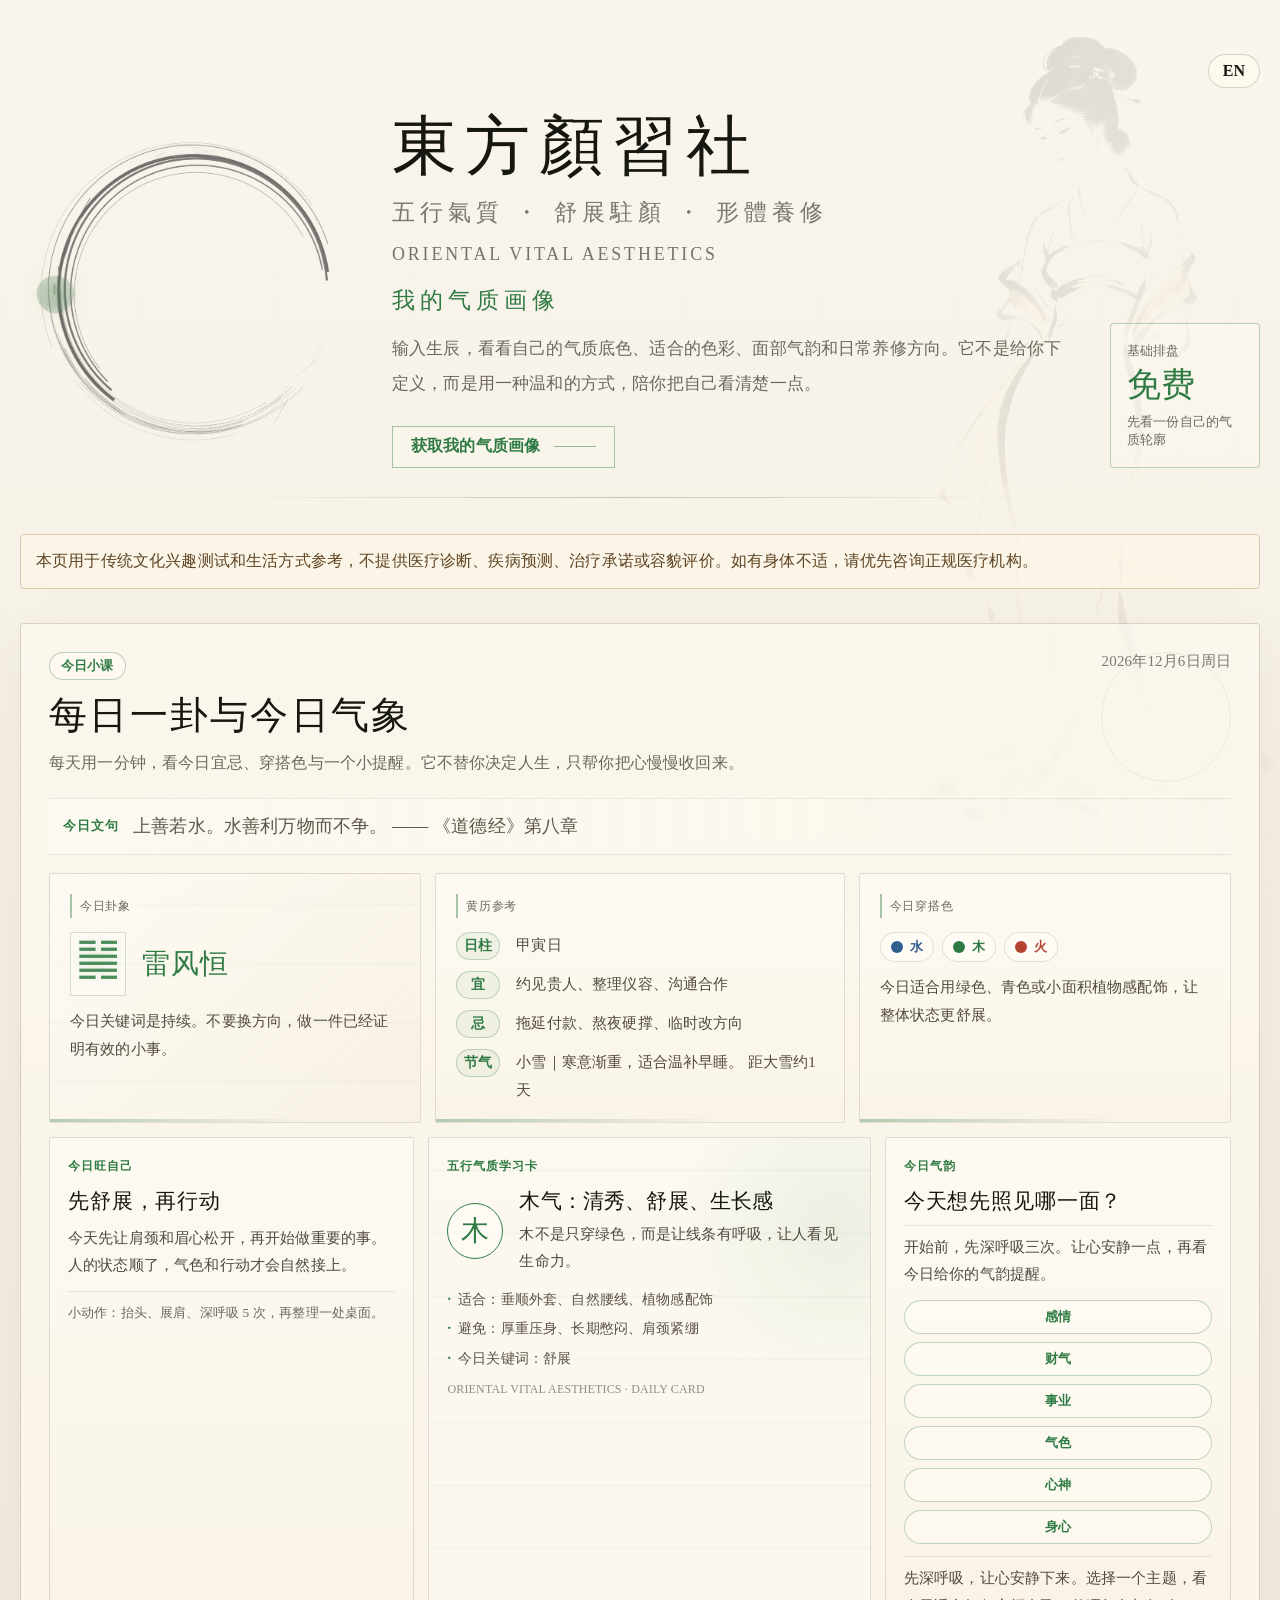
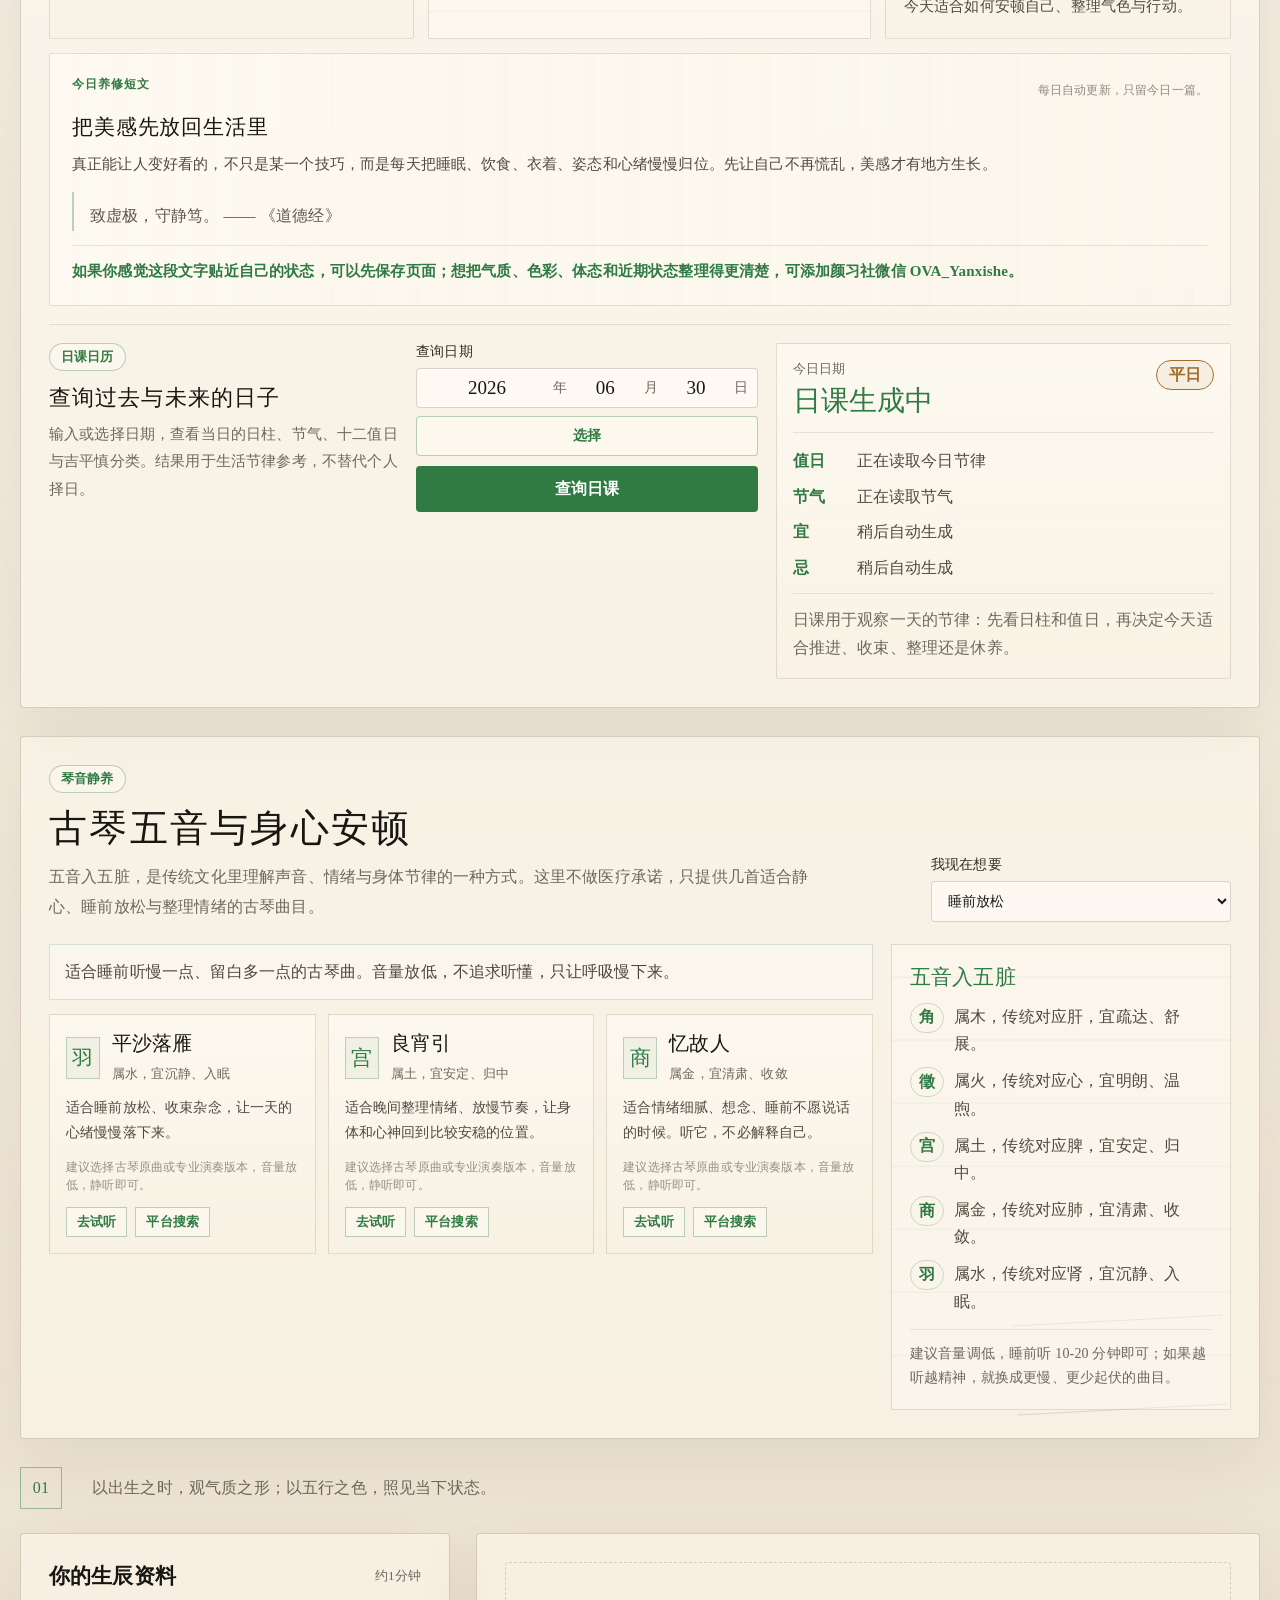
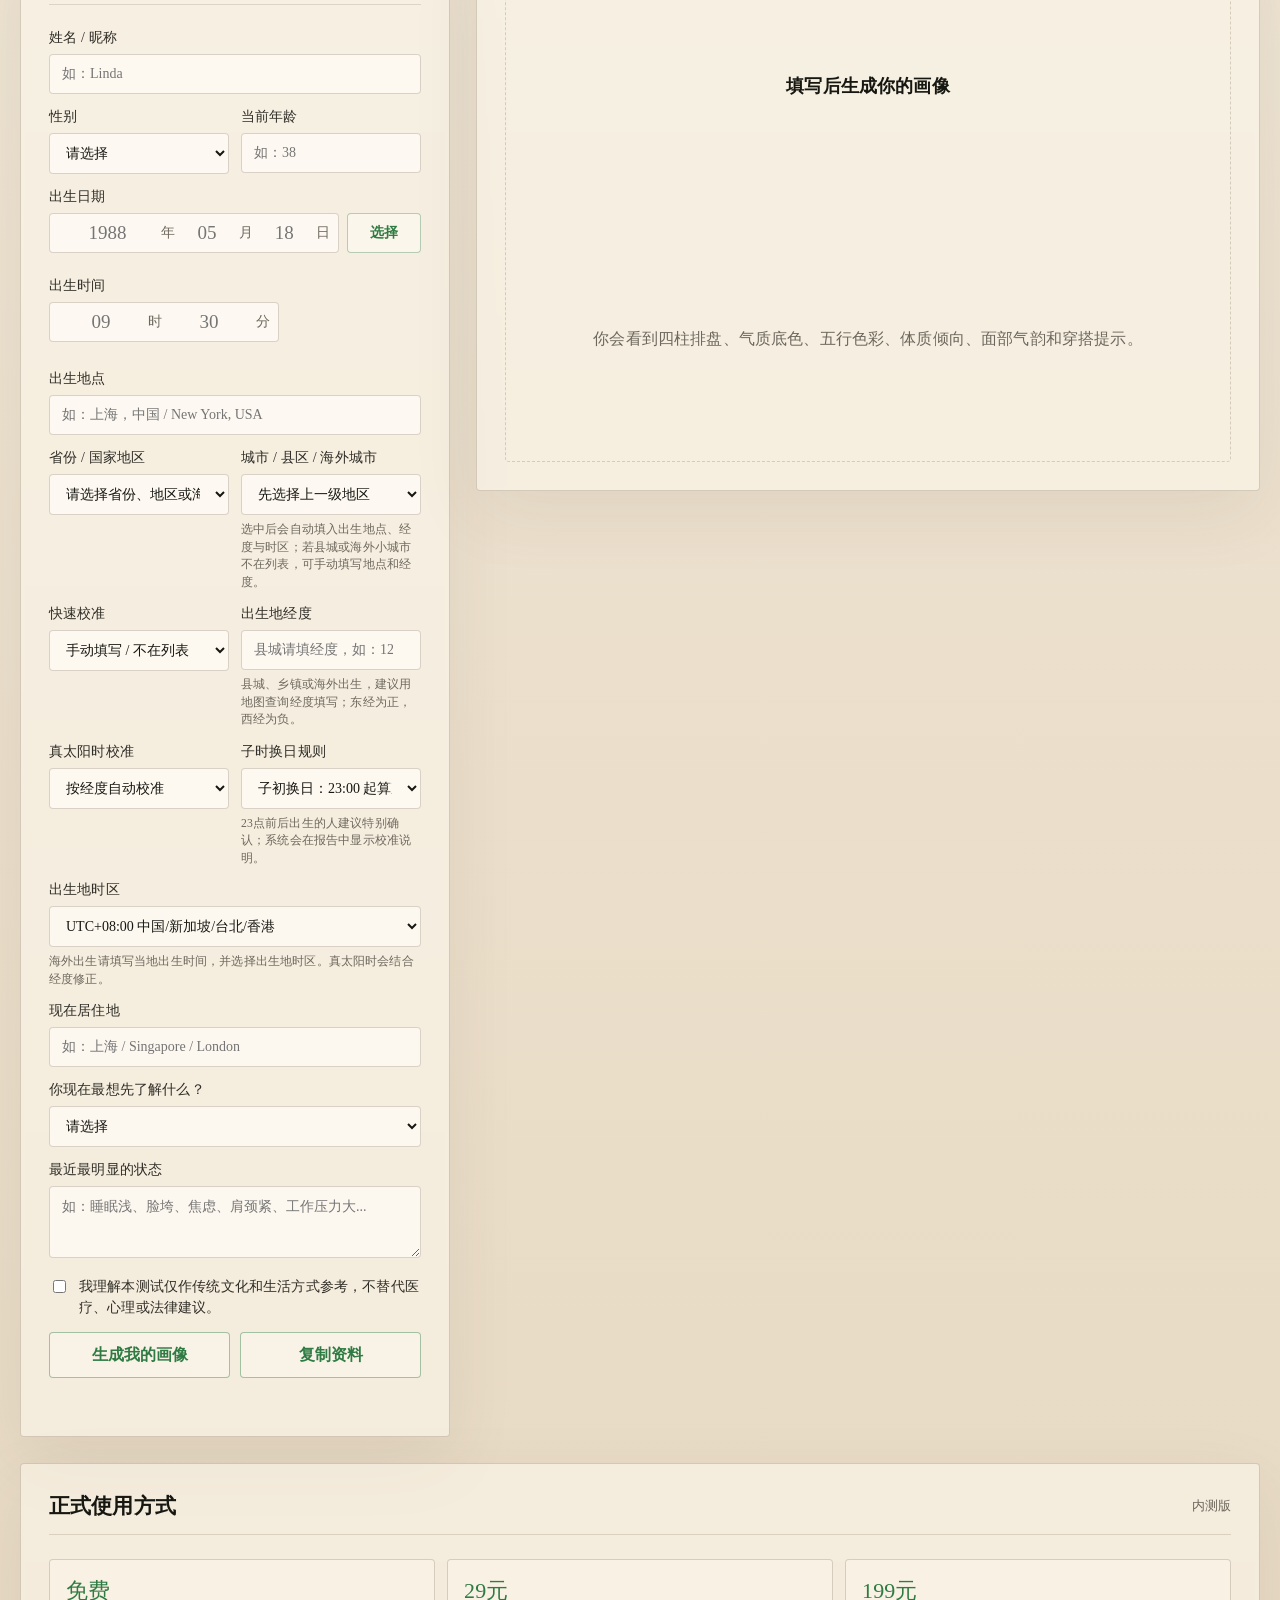
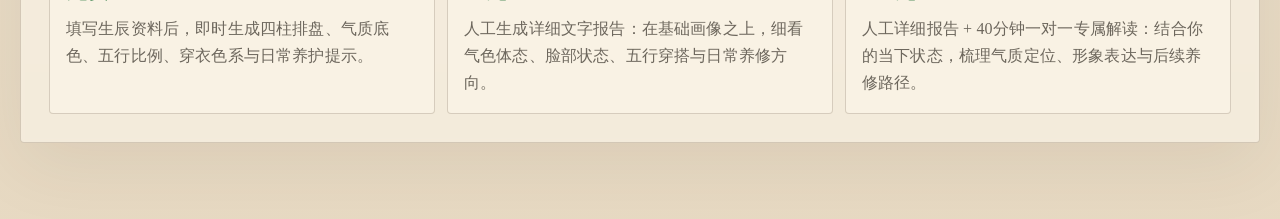
==== commit 0f166bb9: "Add files via upload" ====
--- a/index.html
+++ b/index.html
@@ -7,10 +7,10 @@
   <meta name="apple-mobile-web-app-capable" content="yes" />
   <meta name="apple-mobile-web-app-title" content="东方颜习社" />
   <meta name="apple-mobile-web-app-status-bar-style" content="default" />
-  <title>东方颜习社｜东方专属画像</title>
+  <title>东方颜习社｜我的气质画像</title>
   <link rel="manifest" href="./manifest.webmanifest" />
   <link rel="apple-touch-icon" href="./enso_circle_print_thin.png" />
-  <link rel="stylesheet" href="./styles.css?v=20260630-restore2" />
+  <link rel="stylesheet" href="./styles.css?v=20260630-portrait-fix1" />
 </head>
 <body>
   <main class="shell">
@@ -23,9 +23,9 @@
         <p class="brand-title">東方顏習社</p>
         <p class="brand-subline">五行氣質 ・ 舒展駐顏 ・ 形體養修</p>
         <p class="eyebrow">ORIENTAL VITAL AESTHETICS</p>
-        <p class="portrait-line" data-i18n="heroTitle">东方专属画像</p>
-        <p class="lead" data-i18n="heroLead">输入生辰，读懂自己的专属气质与色彩。这里会从五行气质、生活节律、面部气韵与日常养修方向，生成一份容易看懂的东方美学画像。这不是给你贴标签，而是陪你更温柔地认识自己。</p>
-        <a class="hero-cta" href="#reportForm" data-i18n="heroCta">输入资料，生成免费画像</a>
+        <p class="portrait-line" data-i18n="heroTitle">我的气质画像</p>
+        <p class="lead" data-i18n="heroLead">输入生辰，看看自己的气质底色、适合的色彩、面部气韵和日常养修方向。它不是给你下定义，而是用一种温和的方式，陪你把自己看清楚一点。</p>
+        <a class="hero-cta" href="#reportForm" data-i18n="heroCta">获取我的气质画像</a>
       </div>
       <div class="price">
         <span data-i18n="priceLabel">基础排盘</span>
@@ -143,9 +143,9 @@
                 <span>年</span>
                 <input id="queryMonth" type="text" inputmode="numeric" maxlength="2" placeholder="06" value="06" />
                 <span>月</span>
-                <input id="queryDay" type="text" inputmode="numeric" maxlength="2" placeholder="21" value="21" />
+                <input id="queryDay" type="text" inputmode="numeric" maxlength="2" placeholder="30" value="30" />
                 <span>日</span>
-                <input id="queryDateInput" type="hidden" value="2026-06-21" />
+                <input id="queryDateInput" type="hidden" value="2026-06-30" />
               </div>
               <button class="field-action" id="queryDatePickBtn" type="button" data-i18n="datePickBtn">选择</button>
               <input class="native-date-picker" id="queryDatePicker" type="date" aria-label="选择查询日期" />
@@ -156,16 +156,16 @@
         <div class="query-result" id="queryResult" aria-live="polite">
           <div class="query-result-head">
             <div>
-              <span>2026年6月21日 周日</span>
-              <strong>丙寅日</strong>
+              <span>今日日期</span>
+              <strong>日课生成中</strong>
             </div>
             <em class="grade-pill grade-neutral">平日</em>
           </div>
           <div class="query-result-grid">
-            <p><b>值日</b><span>执日</span></p>
-            <p><b>节气</b><span>夏至 · 阳极转阴，宜降噪养心</span></p>
-            <p><b>宜</b><span>复盘、整理、跟进、修细节</span></p>
-            <p><b>忌</b><span>过度承诺、急于求成、硬碰硬</span></p>
+            <p><b>值日</b><span>正在读取今日节律</span></p>
+            <p><b>节气</b><span>正在读取节气</span></p>
+            <p><b>宜</b><span>稍后自动生成</span></p>
+            <p><b>忌</b><span>稍后自动生成</span></p>
           </div>
           <p class="query-note">日课用于观察一天的节律：先看日柱和值日，再决定今天适合推进、收束、整理还是休养。</p>
         </div>
@@ -506,7 +506,7 @@
     </section>
   </main>
 
-  <script src="./script.js?v=20260630-restore2"></script>
+  <script src="./script.js?v=20260630-portrait-fix1"></script>
   <script>
     if ("serviceWorker" in navigator) {
       window.addEventListener("load", () => {
--- a/styles.css
+++ b/styles.css
@@ -1797,11 +1797,19 @@
 
 @media (max-width: 1040px) {
   body::after {
-    right: -118px;
-    top: 122px;
-    width: 330px;
-    height: 620px;
-    opacity: 0.13;
+    right: 50%;
+    transform: translateX(50%);
+    top: 126px;
+    width: min(420px, 84vw);
+    height: min(760px, 78vh);
+    opacity: 0.075;
+    background:
+      radial-gradient(ellipse at center, rgba(242, 232, 215, 0.04) 0%, rgba(242, 232, 215, 0.18) 54%, rgba(242, 232, 215, 0.62) 82%, rgba(242, 232, 215, 0.92) 100%),
+      center top / contain no-repeat url("./oriental_woman_bg.jpg");
+    filter: grayscale(1) sepia(0.14) contrast(0.72) brightness(1.28);
+    mix-blend-mode: multiply;
+    -webkit-mask-image: radial-gradient(ellipse at center, #000 0%, #000 48%, rgba(0, 0, 0, 0.42) 72%, transparent 100%);
+    mask-image: radial-gradient(ellipse at center, #000 0%, #000 48%, rgba(0, 0, 0, 0.42) 72%, transparent 100%);
   }
 
   .shell {
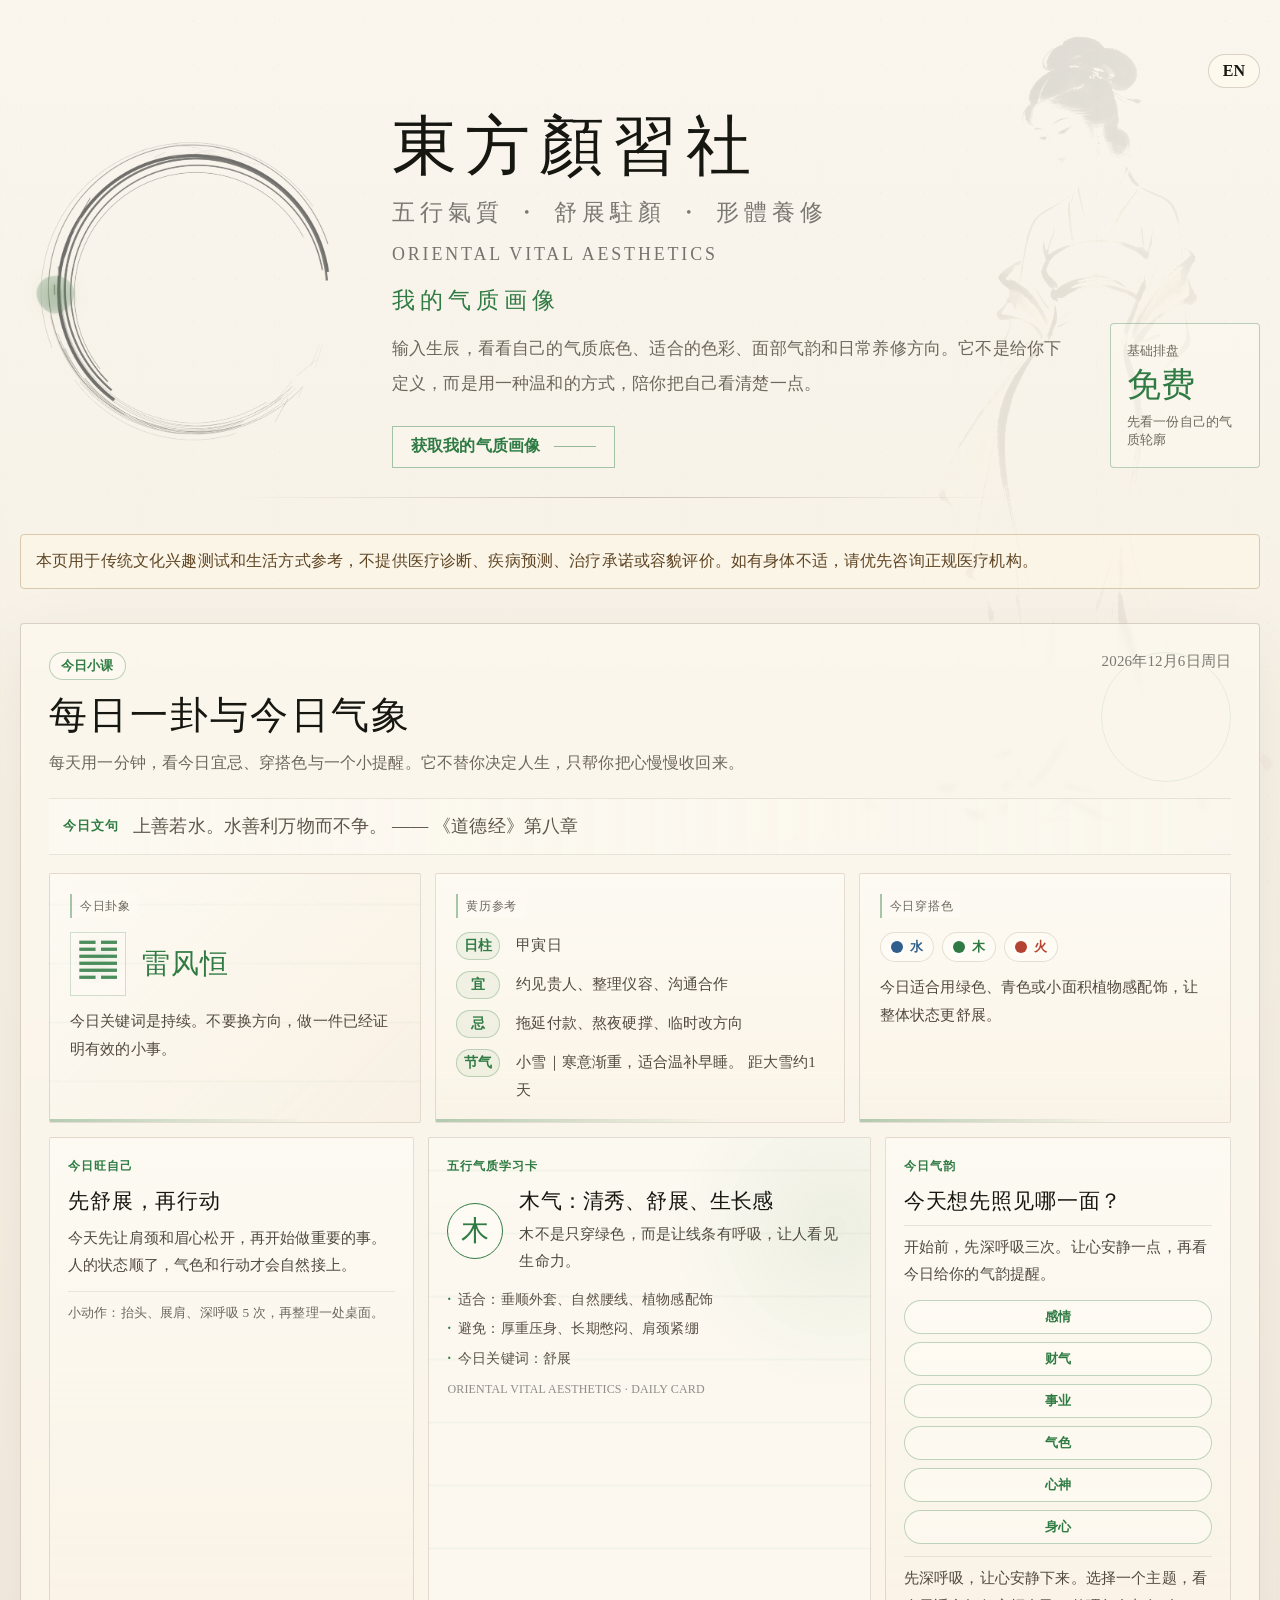
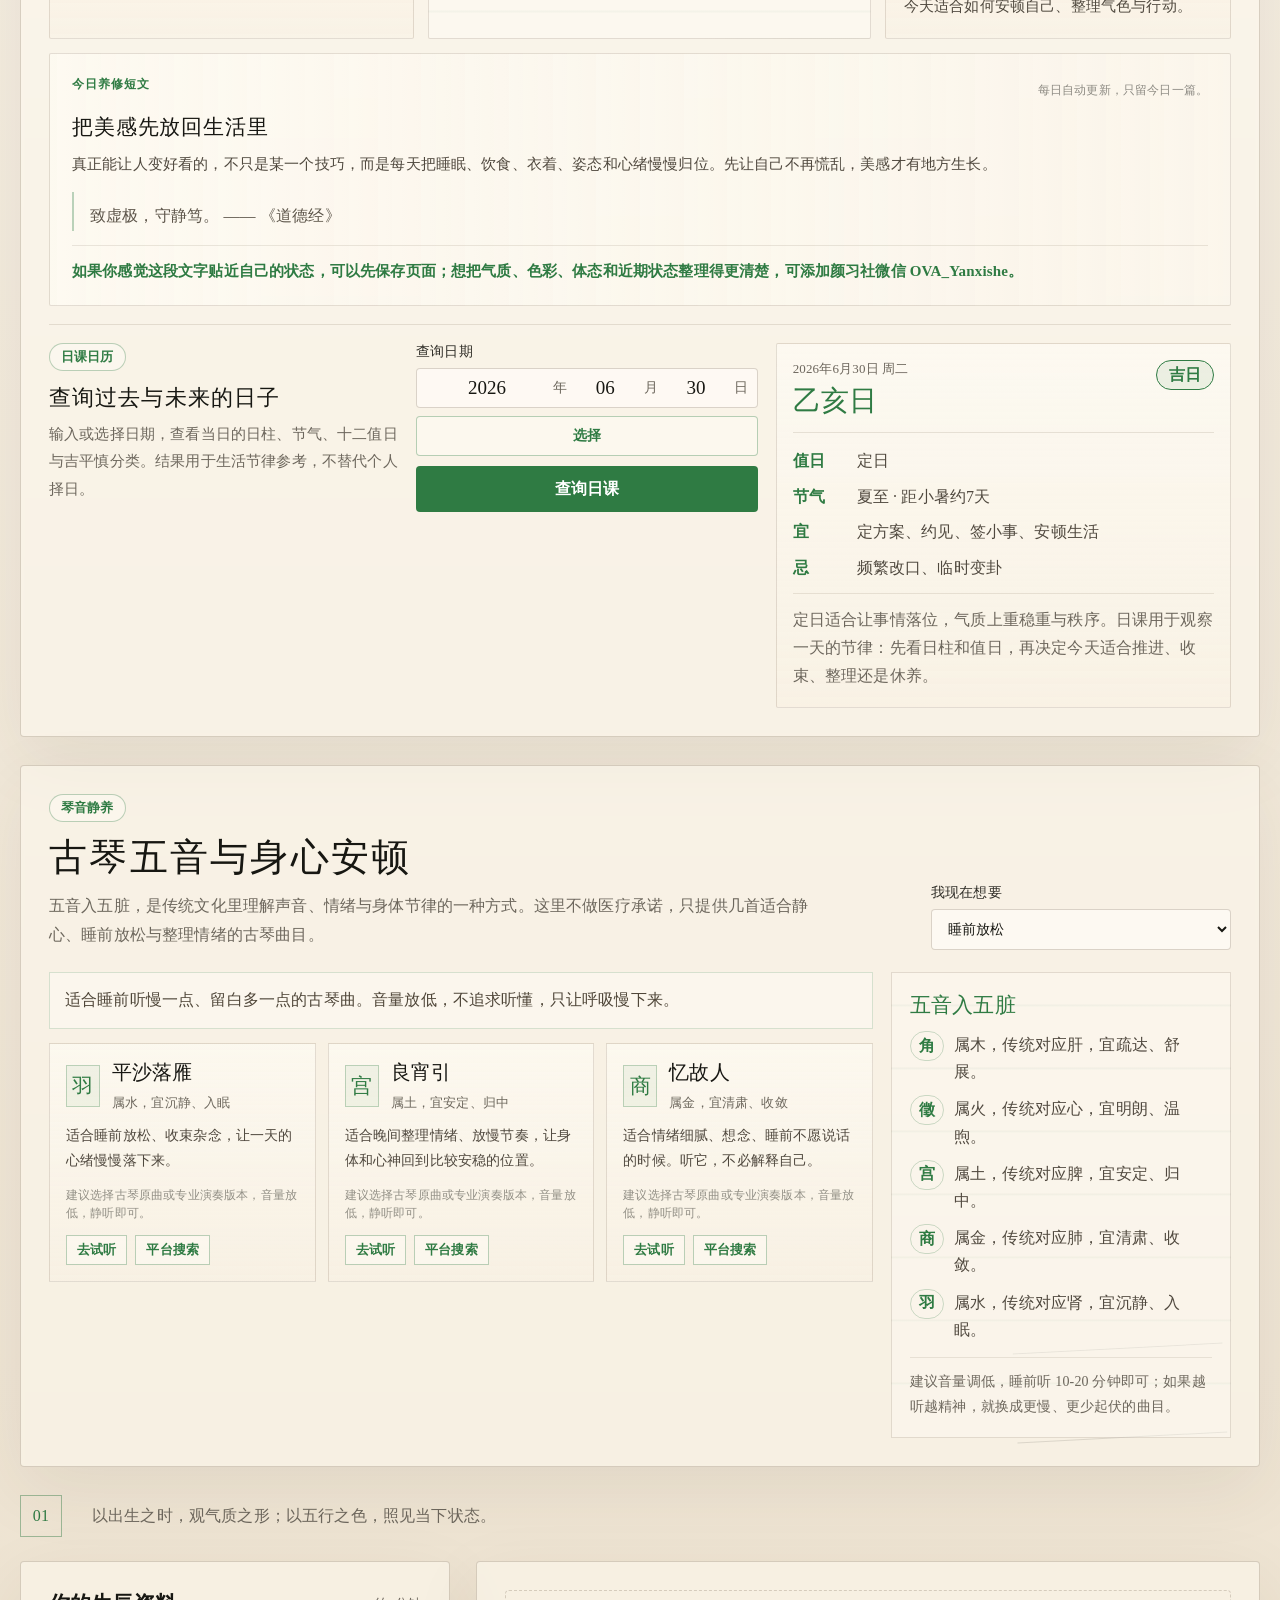
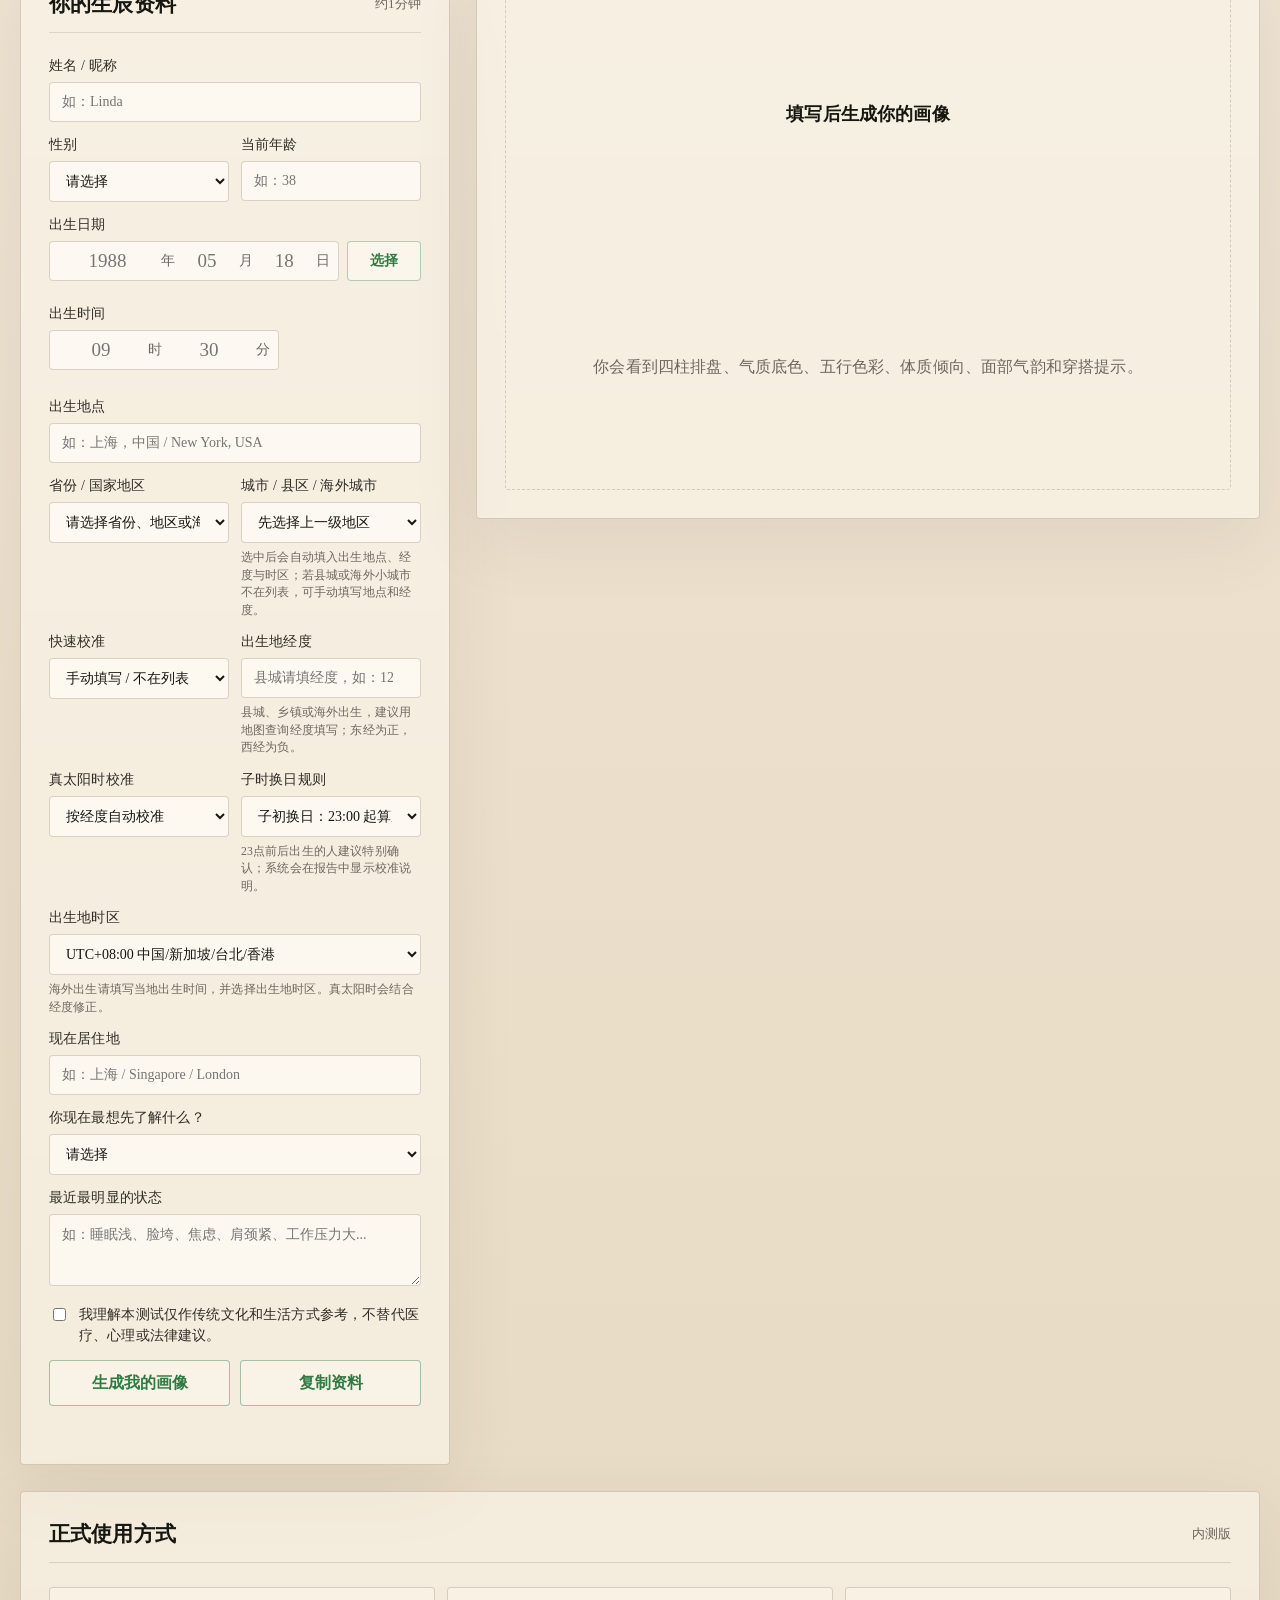
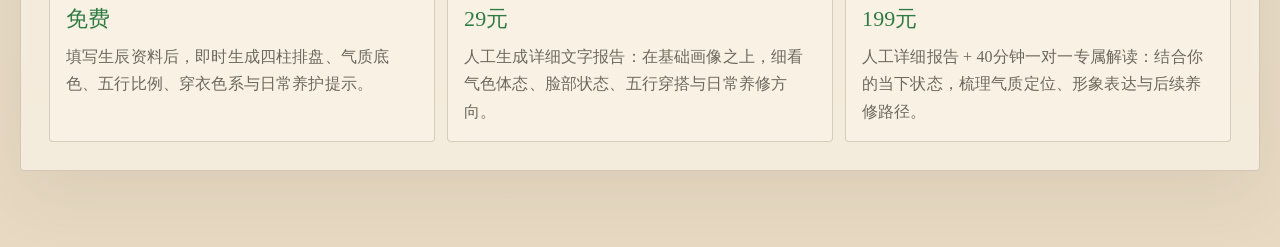
==== commit 69ec3150: "update daily readings" ====
--- a/index.html
+++ b/index.html
@@ -10,7 +10,7 @@
   <title>东方颜习社｜我的气质画像</title>
   <link rel="manifest" href="./manifest.webmanifest" />
   <link rel="apple-touch-icon" href="./enso_circle_print_thin.png" />
-  <link rel="stylesheet" href="./styles.css?v=20260630-portrait-fix1" />
+  <link rel="stylesheet" href="./styles.css?v=20260630-date-bg-fix2" />
 </head>
 <body>
   <main class="shell">
@@ -156,18 +156,18 @@
         <div class="query-result" id="queryResult" aria-live="polite">
           <div class="query-result-head">
             <div>
-              <span>今日日期</span>
-              <strong>日课生成中</strong>
+              <span>2026年6月30日 周二</span>
+              <strong>乙亥日</strong>
             </div>
-            <em class="grade-pill grade-neutral">平日</em>
+            <em class="grade-pill grade-good">吉日</em>
           </div>
           <div class="query-result-grid">
-            <p><b>值日</b><span>正在读取今日节律</span></p>
-            <p><b>节气</b><span>正在读取节气</span></p>
-            <p><b>宜</b><span>稍后自动生成</span></p>
-            <p><b>忌</b><span>稍后自动生成</span></p>
-          </div>
-          <p class="query-note">日课用于观察一天的节律：先看日柱和值日，再决定今天适合推进、收束、整理还是休养。</p>
+            <p><b>值日</b><span>定日</span></p>
+            <p><b>节气</b><span>夏至 · 距小暑约7天</span></p>
+            <p><b>宜</b><span>定方案、约见、签小事、安顿生活</span></p>
+            <p><b>忌</b><span>频繁改口、临时变卦</span></p>
+          </div>
+          <p class="query-note">定日适合让事情落位，气质上重稳重与秩序。日课用于观察一天的节律：先看日柱和值日，再决定今天适合推进、收束、整理还是休养。</p>
         </div>
       </div>
     </section>
@@ -506,7 +506,7 @@
     </section>
   </main>
 
-  <script src="./script.js?v=20260630-portrait-fix1"></script>
+  <script src="./script.js?v=20260630-date-bg-fix2"></script>
   <script>
     if ("serviceWorker" in navigator) {
       window.addEventListener("load", () => {
--- a/styles.css
+++ b/styles.css
@@ -1797,19 +1797,19 @@
 
 @media (max-width: 1040px) {
   body::after {
-    right: 50%;
-    transform: translateX(50%);
-    top: 126px;
-    width: min(420px, 84vw);
-    height: min(760px, 78vh);
-    opacity: 0.075;
+    right: -112px;
+    transform: none;
+    top: 122px;
+    width: min(360px, 72vw);
+    height: min(660px, 78vh);
+    opacity: 0.085;
     background:
-      radial-gradient(ellipse at center, rgba(242, 232, 215, 0.04) 0%, rgba(242, 232, 215, 0.18) 54%, rgba(242, 232, 215, 0.62) 82%, rgba(242, 232, 215, 0.92) 100%),
+      radial-gradient(ellipse at center, rgba(242, 232, 215, 0.02) 0%, rgba(242, 232, 215, 0.12) 46%, rgba(242, 232, 215, 0.58) 78%, rgba(242, 232, 215, 0.98) 100%),
       center top / contain no-repeat url("./oriental_woman_bg.jpg");
-    filter: grayscale(1) sepia(0.14) contrast(0.72) brightness(1.28);
+    filter: grayscale(1) sepia(0.16) contrast(0.68) brightness(1.3);
     mix-blend-mode: multiply;
-    -webkit-mask-image: radial-gradient(ellipse at center, #000 0%, #000 48%, rgba(0, 0, 0, 0.42) 72%, transparent 100%);
-    mask-image: radial-gradient(ellipse at center, #000 0%, #000 48%, rgba(0, 0, 0, 0.42) 72%, transparent 100%);
+    -webkit-mask-image: radial-gradient(ellipse at center, #000 0%, #000 42%, rgba(0, 0, 0, 0.38) 68%, transparent 100%);
+    mask-image: radial-gradient(ellipse at center, #000 0%, #000 42%, rgba(0, 0, 0, 0.38) 68%, transparent 100%);
   }
 
   .shell {
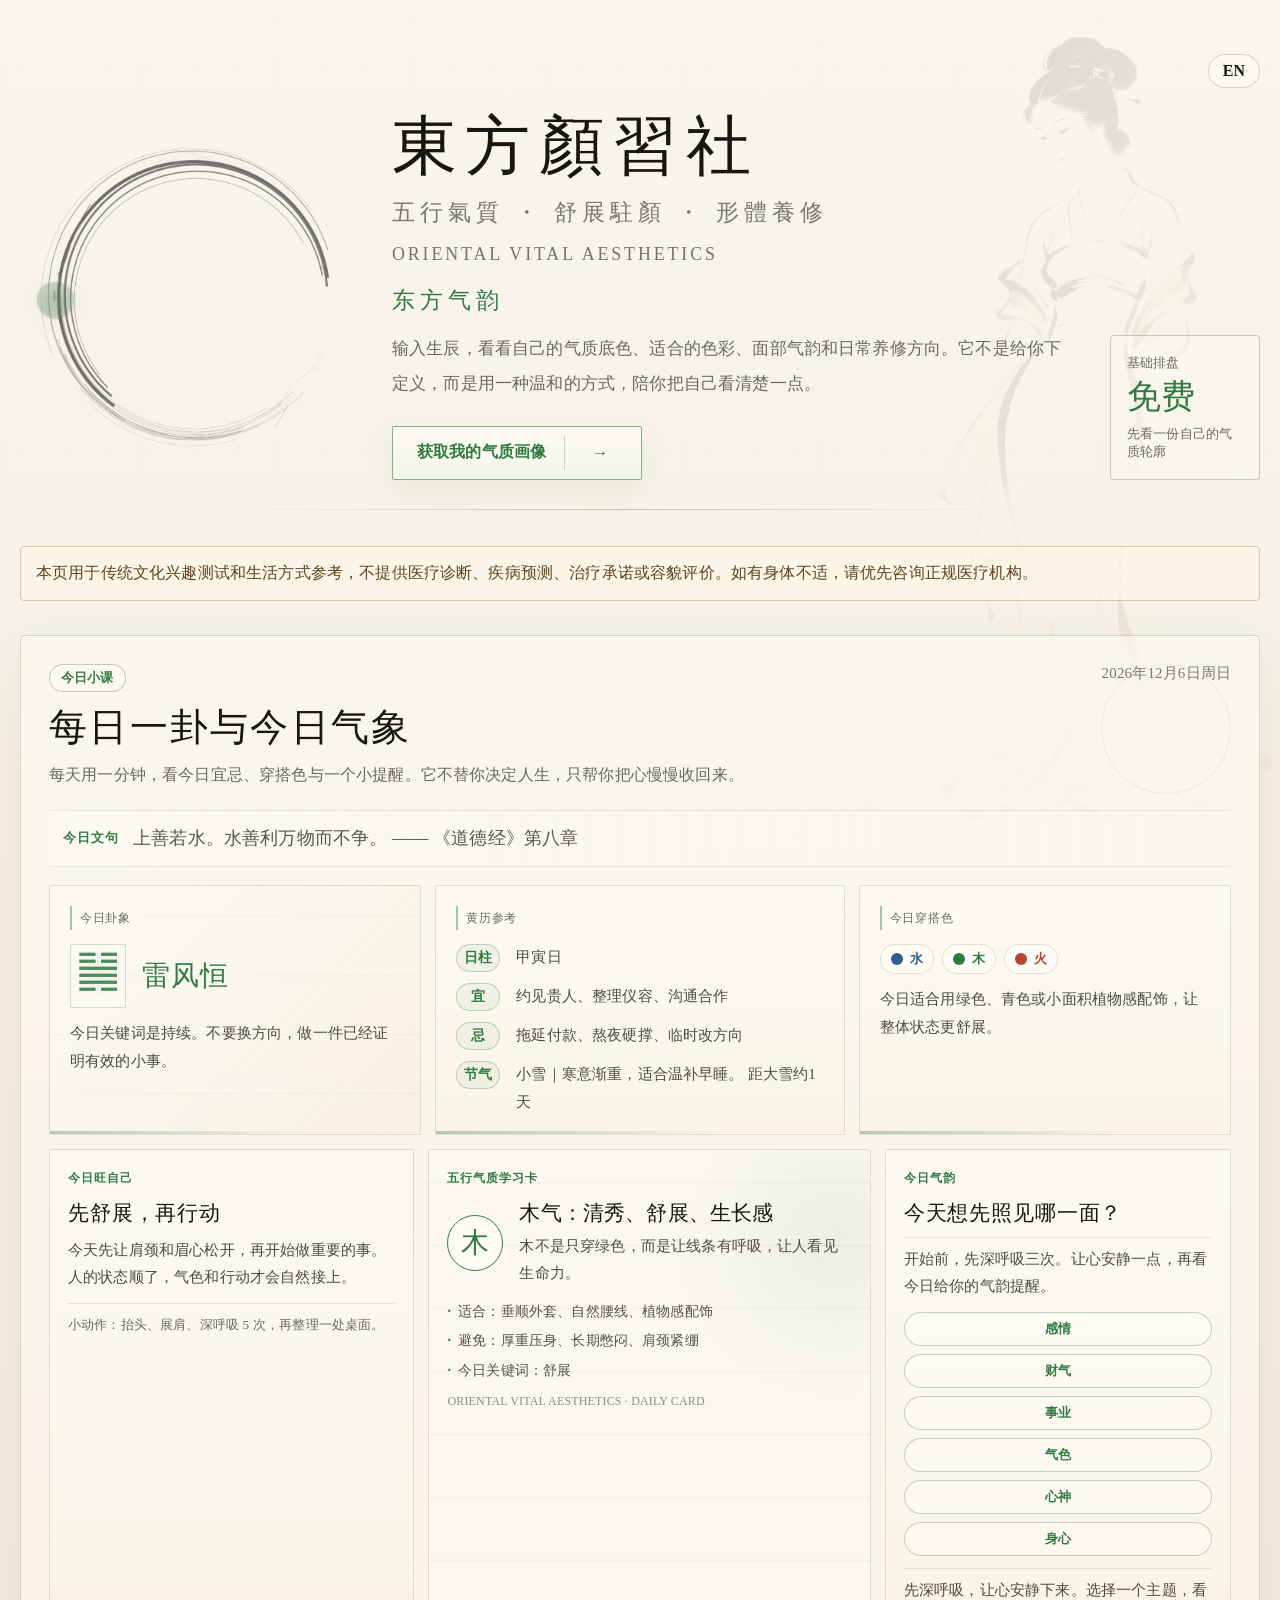
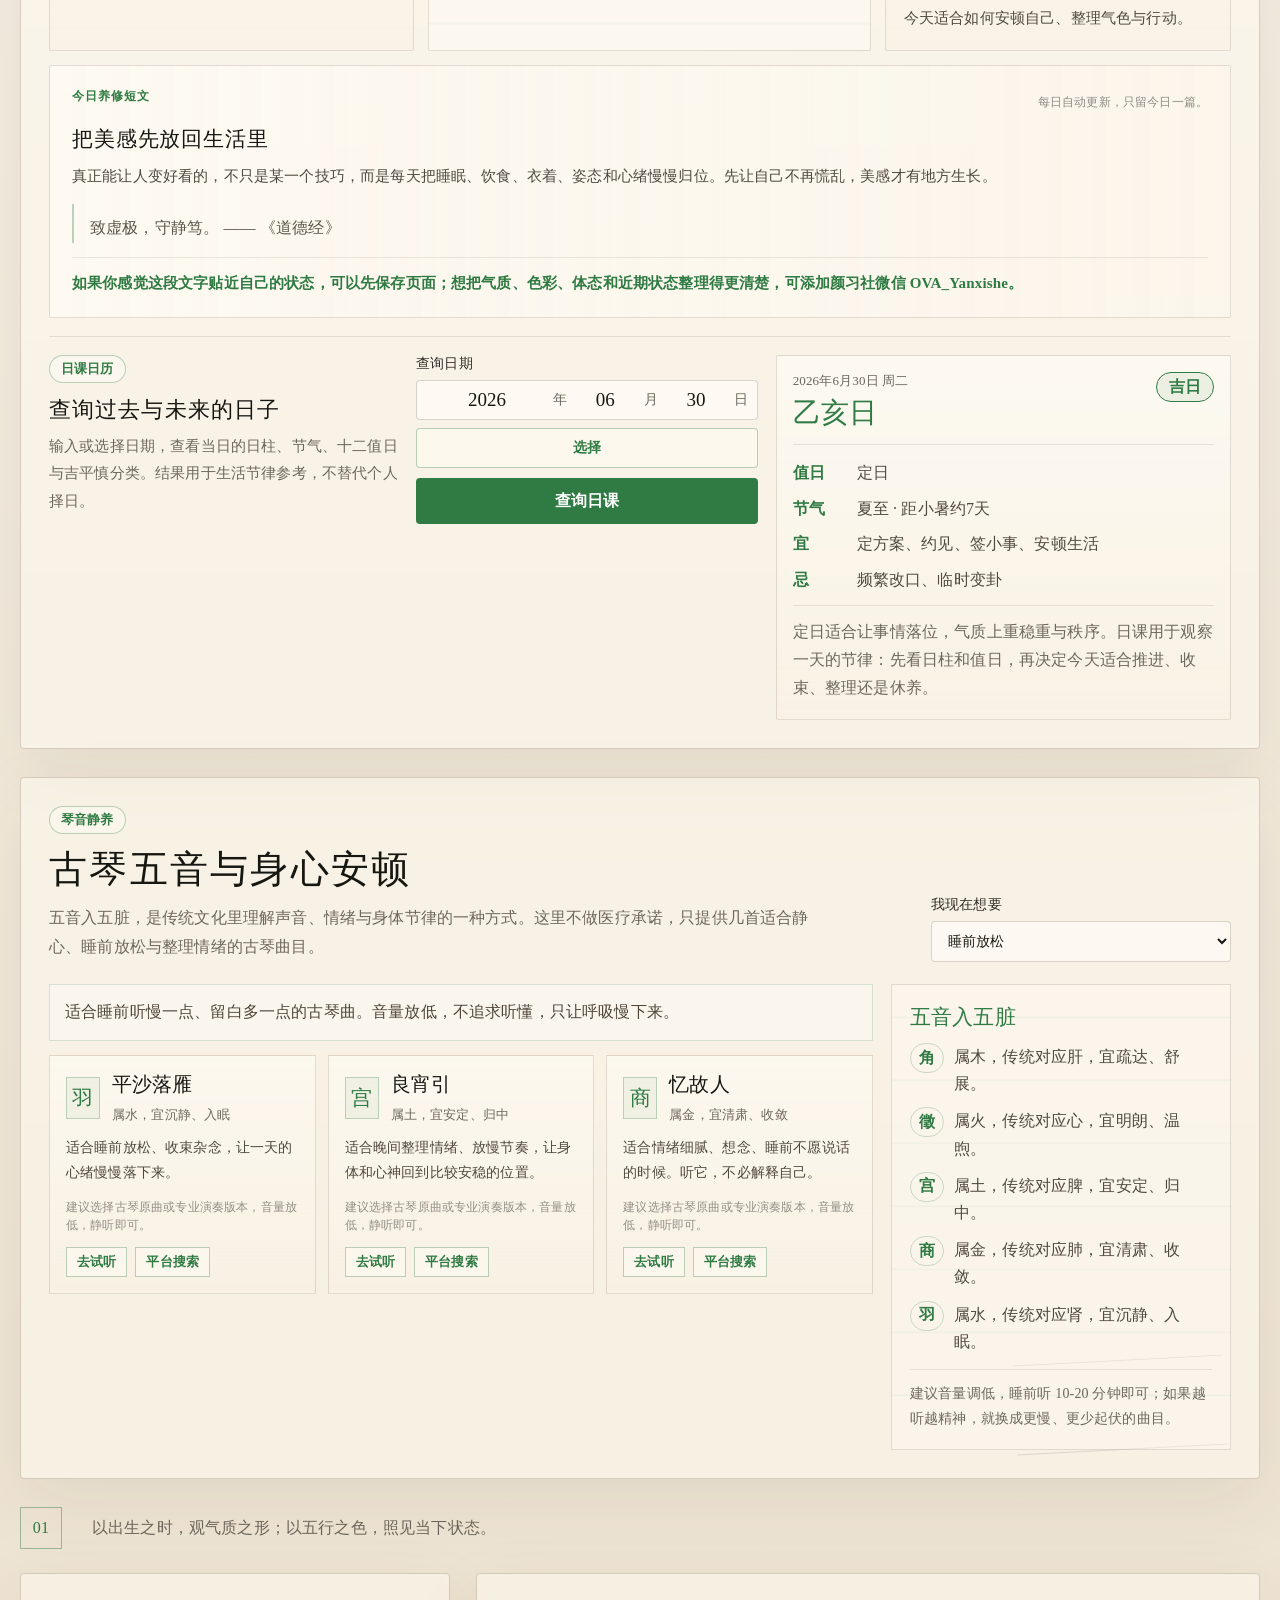
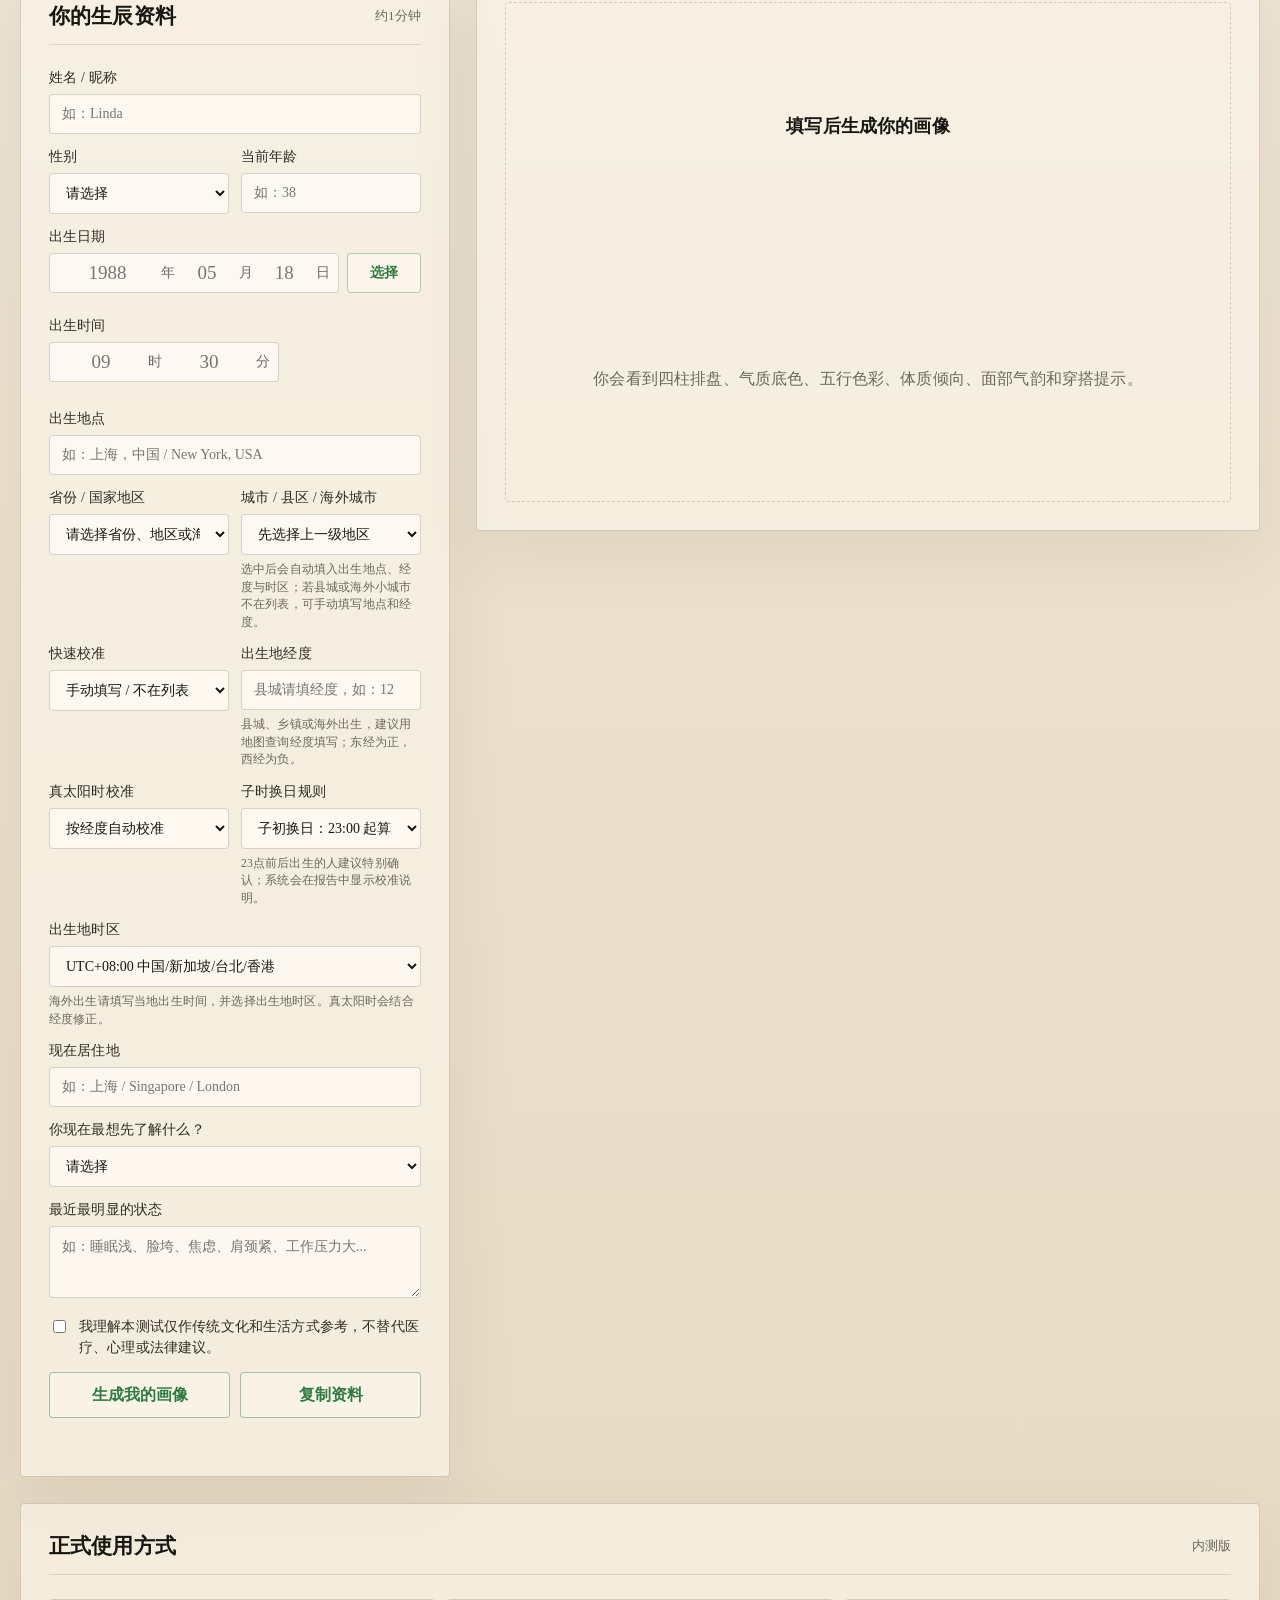
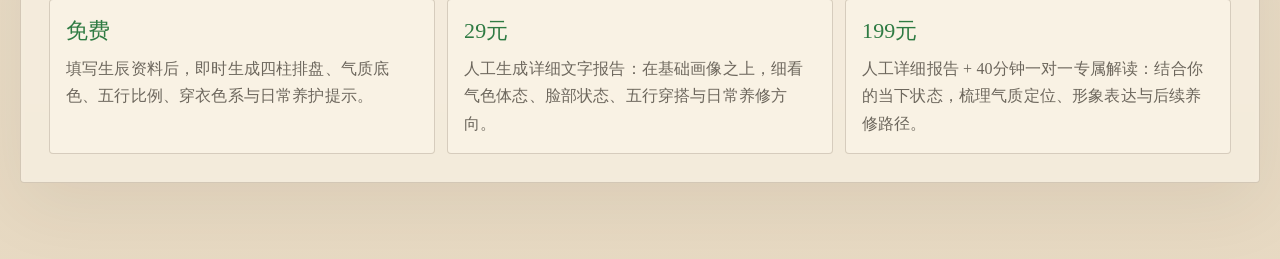
==== commit 41c4cbb8: "update daily readings" ====
--- a/index.html
+++ b/index.html
@@ -7,10 +7,10 @@
   <meta name="apple-mobile-web-app-capable" content="yes" />
   <meta name="apple-mobile-web-app-title" content="东方颜习社" />
   <meta name="apple-mobile-web-app-status-bar-style" content="default" />
-  <title>东方颜习社｜我的气质画像</title>
+  <title>东方颜习社｜东方气韵</title>
   <link rel="manifest" href="./manifest.webmanifest" />
   <link rel="apple-touch-icon" href="./enso_circle_print_thin.png" />
-  <link rel="stylesheet" href="./styles.css?v=20260630-date-bg-fix2" />
+  <link rel="stylesheet" href="./styles.css?v=20260630-qiyun-cta1" />
 </head>
 <body>
   <main class="shell">
@@ -23,7 +23,7 @@
         <p class="brand-title">東方顏習社</p>
         <p class="brand-subline">五行氣質 ・ 舒展駐顏 ・ 形體養修</p>
         <p class="eyebrow">ORIENTAL VITAL AESTHETICS</p>
-        <p class="portrait-line" data-i18n="heroTitle">我的气质画像</p>
+        <p class="portrait-line" data-i18n="heroTitle">东方气韵</p>
         <p class="lead" data-i18n="heroLead">输入生辰，看看自己的气质底色、适合的色彩、面部气韵和日常养修方向。它不是给你下定义，而是用一种温和的方式，陪你把自己看清楚一点。</p>
         <a class="hero-cta" href="#reportForm" data-i18n="heroCta">获取我的气质画像</a>
       </div>
@@ -506,7 +506,7 @@
     </section>
   </main>
 
-  <script src="./script.js?v=20260630-date-bg-fix2"></script>
+  <script src="./script.js?v=20260630-qiyun-cta1"></script>
   <script>
     if ("serviceWorker" in navigator) {
       window.addEventListener("load", () => {
--- a/styles.css
+++ b/styles.css
@@ -223,27 +223,39 @@
 .hero-cta {
   display: inline-flex;
   align-items: center;
-  min-height: 42px;
-  padding: 0 18px;
-  border: 1px solid rgba(47, 123, 67, 0.42);
+  gap: 18px;
+  min-height: 54px;
+  padding: 0 24px;
+  border: 1.5px solid rgba(47, 123, 67, 0.58);
+  border-radius: 2px;
   color: var(--red);
   text-decoration: none;
   font-weight: 700;
-  background: rgba(255, 251, 242, 0.26);
-  transition: border-color 0.2s ease, background 0.2s ease;
+  background:
+    linear-gradient(180deg, rgba(255, 253, 247, 0.78), rgba(241, 248, 235, 0.52));
+  box-shadow: 0 12px 28px rgba(47, 123, 67, 0.08);
+  transition: transform 0.2s ease, border-color 0.2s ease, background 0.2s ease, box-shadow 0.2s ease;
 }
 
 .hero-cta:hover {
-  border-color: rgba(47, 123, 67, 0.68);
-  background: rgba(255, 251, 242, 0.48);
+  transform: translateY(-1px);
+  border-color: rgba(47, 123, 67, 0.82);
+  background:
+    linear-gradient(180deg, rgba(255, 253, 247, 0.92), rgba(230, 244, 222, 0.7));
+  box-shadow: 0 16px 34px rgba(47, 123, 67, 0.12);
 }
 
 .hero-cta::after {
-  content: "";
-  width: 42px;
-  height: 1px;
-  margin-left: 14px;
-  background: rgba(47, 123, 67, 0.5);
+  content: "→";
+  width: 34px;
+  height: 34px;
+  display: inline-grid;
+  place-items: center;
+  border-left: 1px solid rgba(47, 123, 67, 0.28);
+  padding-left: 18px;
+  font-family: serif;
+  font-weight: 400;
+  line-height: 1;
 }
 
 .price {
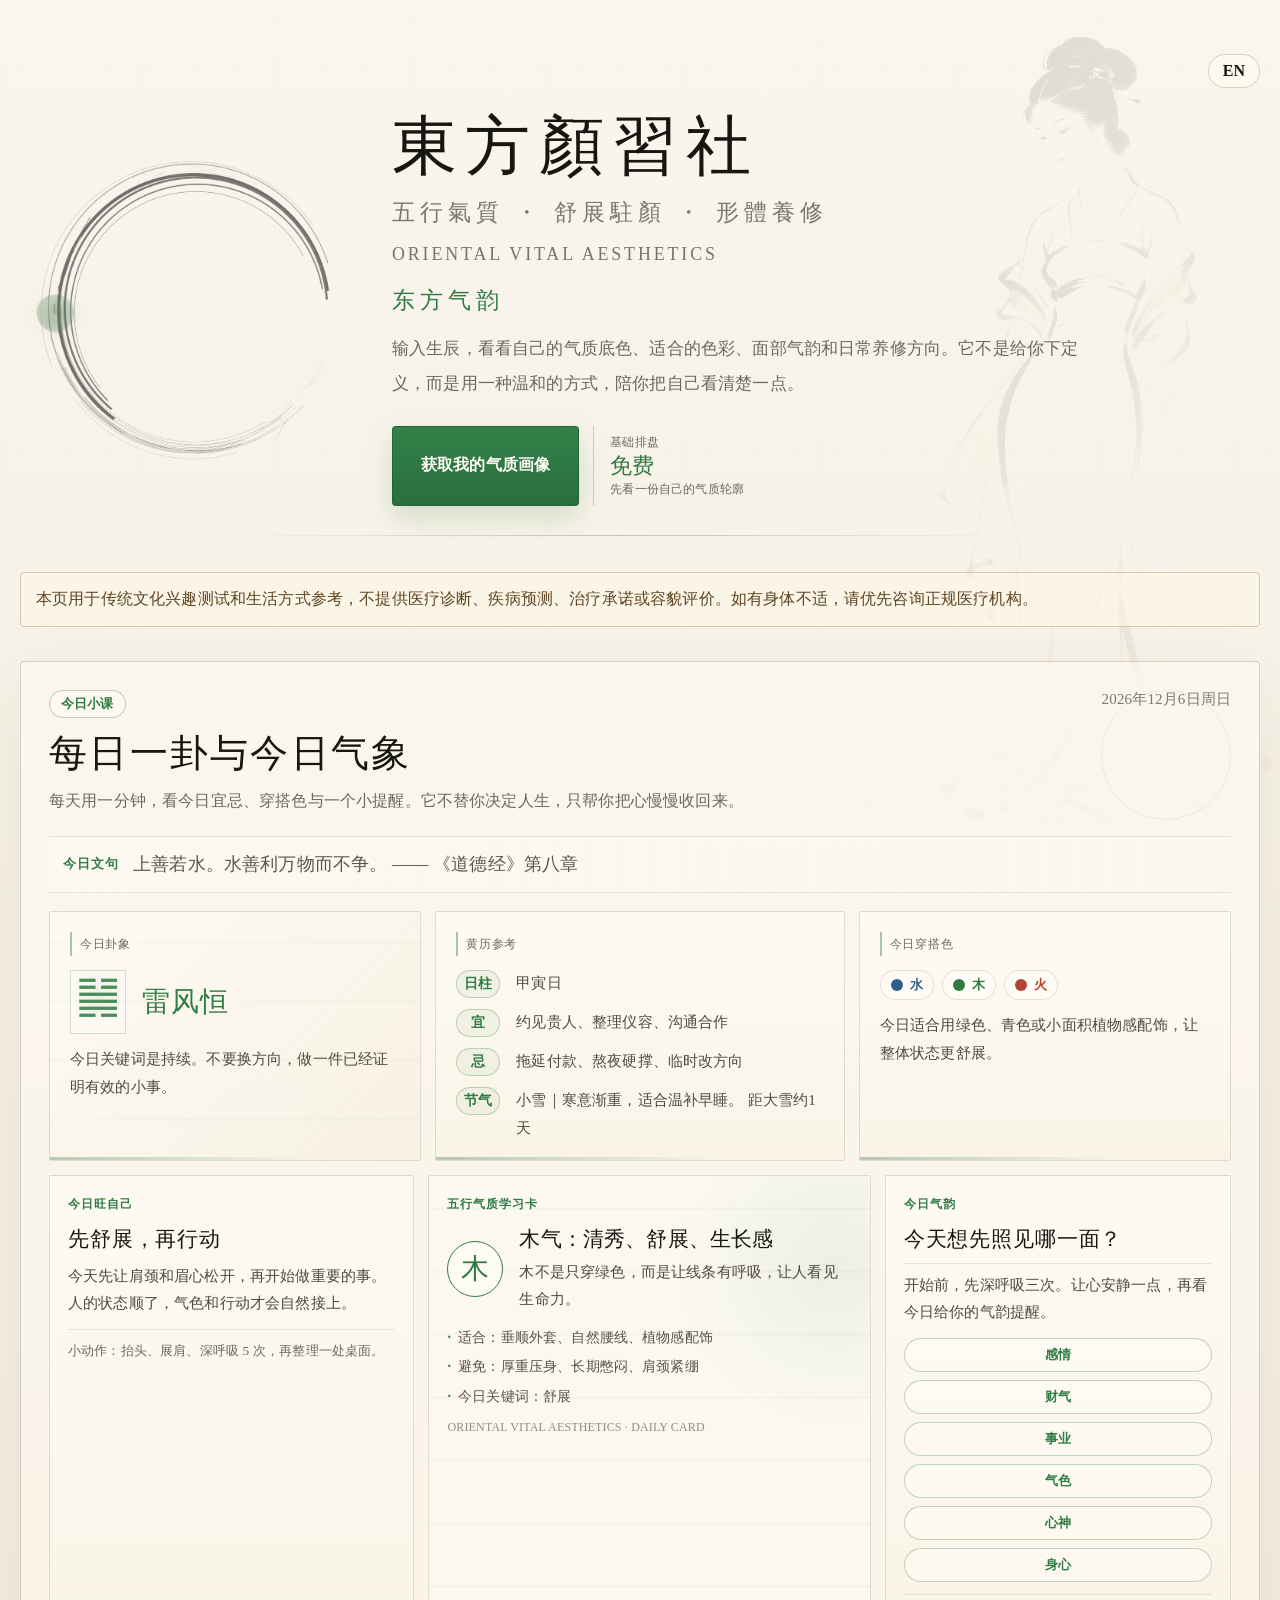
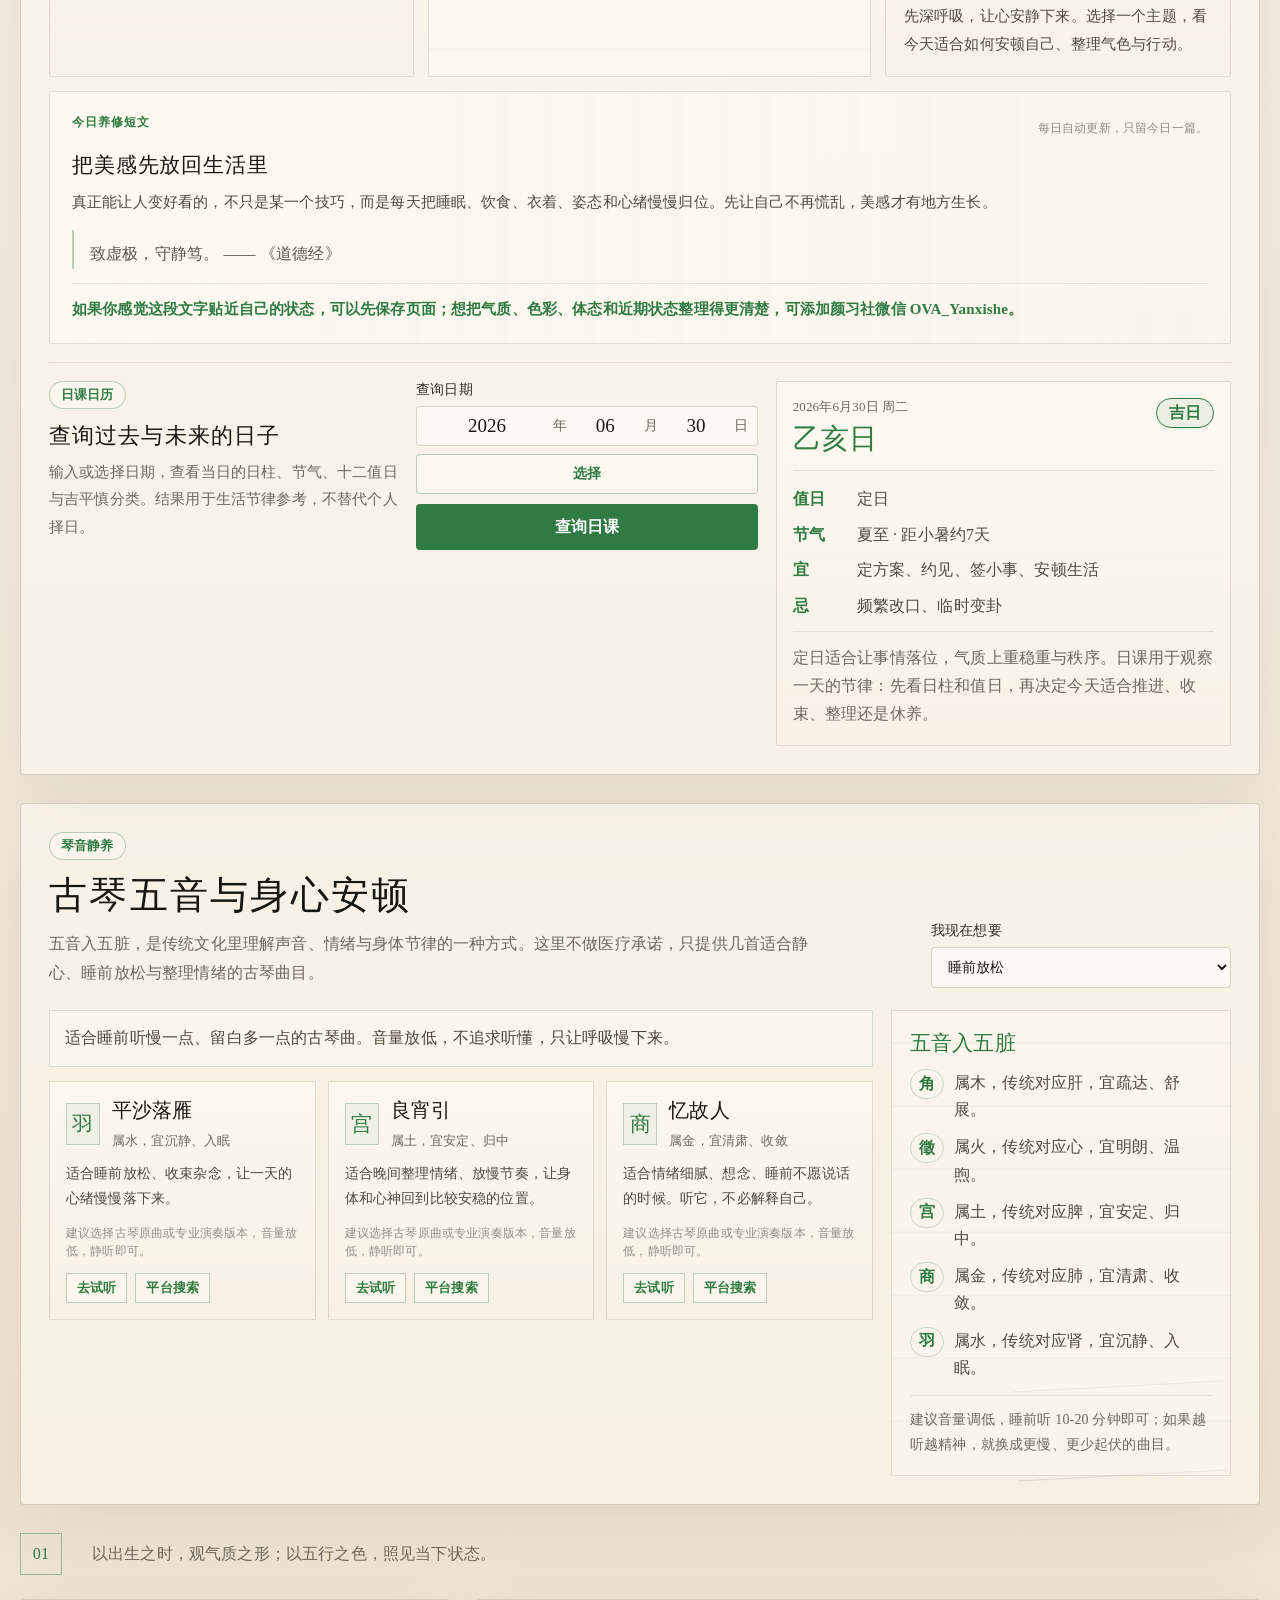
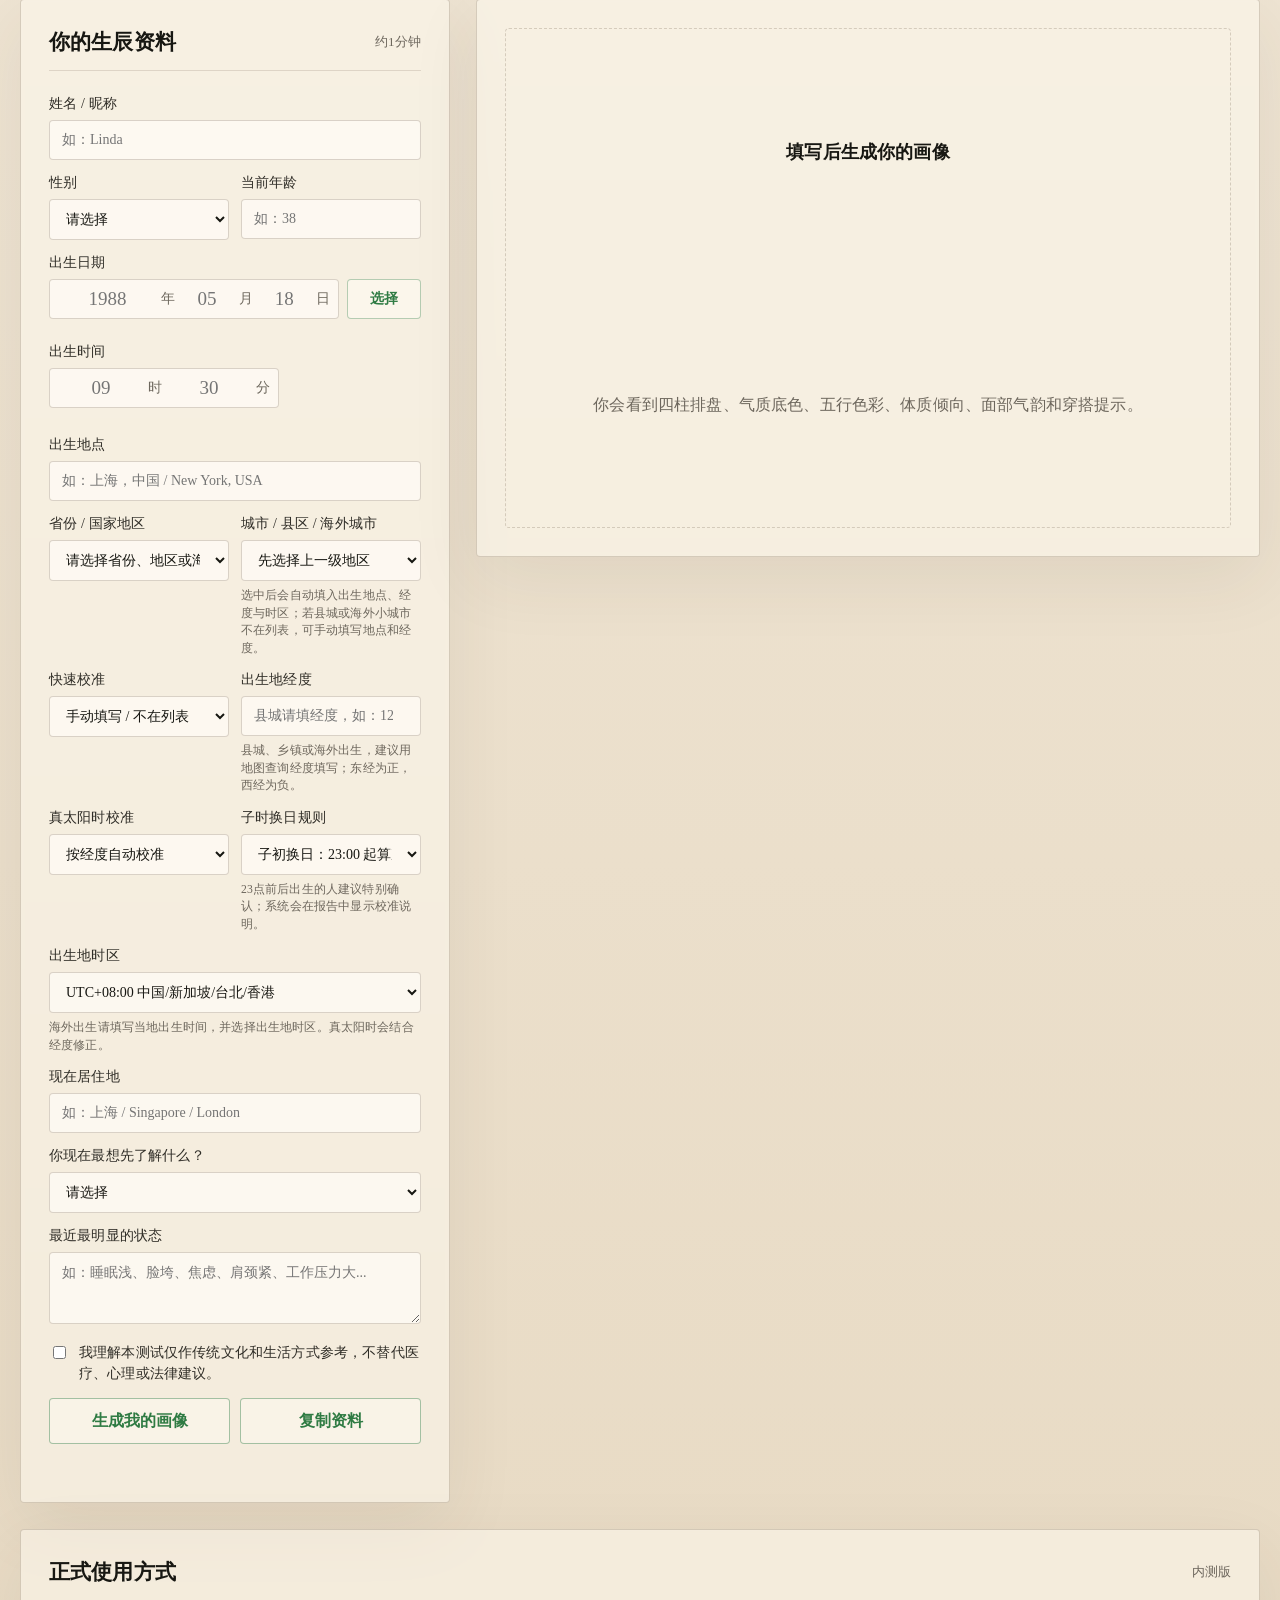
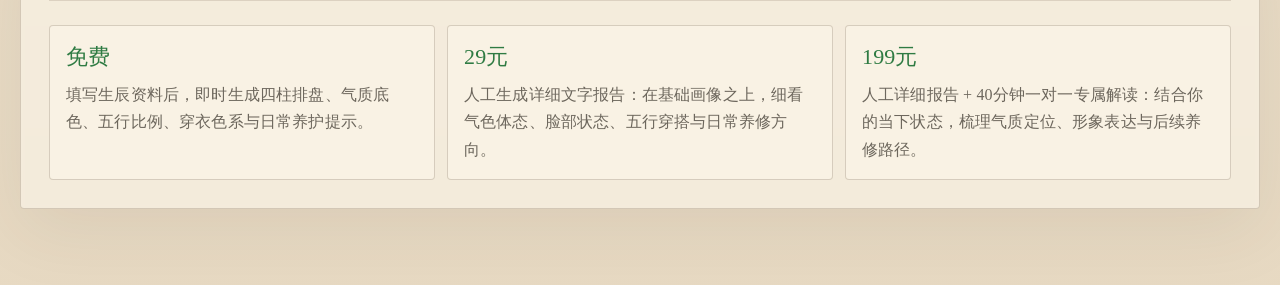
==== commit 6cbe97c0: "update daily readings" ====
--- a/index.html
+++ b/index.html
@@ -10,7 +10,7 @@
   <title>东方颜习社｜东方气韵</title>
   <link rel="manifest" href="./manifest.webmanifest" />
   <link rel="apple-touch-icon" href="./enso_circle_print_thin.png" />
-  <link rel="stylesheet" href="./styles.css?v=20260630-qiyun-cta1" />
+  <link rel="stylesheet" href="./styles.css?v=20260630-qiyun-button2" />
 </head>
 <body>
   <main class="shell">
@@ -25,12 +25,14 @@
         <p class="eyebrow">ORIENTAL VITAL AESTHETICS</p>
         <p class="portrait-line" data-i18n="heroTitle">东方气韵</p>
         <p class="lead" data-i18n="heroLead">输入生辰，看看自己的气质底色、适合的色彩、面部气韵和日常养修方向。它不是给你下定义，而是用一种温和的方式，陪你把自己看清楚一点。</p>
-        <a class="hero-cta" href="#reportForm" data-i18n="heroCta">获取我的气质画像</a>
-      </div>
-      <div class="price">
-        <span data-i18n="priceLabel">基础排盘</span>
-        <strong data-i18n="priceFree">免费</strong>
-        <em data-i18n="priceSub">先看一份自己的气质轮廓</em>
+        <div class="hero-action">
+          <a class="hero-cta" href="#reportForm" data-i18n="heroCta">获取我的气质画像</a>
+          <div class="price">
+            <span data-i18n="priceLabel">基础排盘</span>
+            <strong data-i18n="priceFree">免费</strong>
+            <em data-i18n="priceSub">先看一份自己的气质轮廓</em>
+          </div>
+        </div>
       </div>
     </section>
 
@@ -506,7 +508,7 @@
     </section>
   </main>
 
-  <script src="./script.js?v=20260630-qiyun-cta1"></script>
+  <script src="./script.js?v=20260630-qiyun-button2"></script>
   <script>
     if ("serviceWorker" in navigator) {
       window.addEventListener("load", () => {
--- a/styles.css
+++ b/styles.css
@@ -85,7 +85,7 @@
   position: relative;
   min-height: 520px;
   display: grid;
-  grid-template-columns: minmax(260px, 330px) 1fr 150px;
+  grid-template-columns: minmax(260px, 330px) 1fr;
   gap: 42px;
   align-items: center;
   padding: 78px 0 92px;
@@ -220,66 +220,62 @@
   line-height: 2.05;
 }
 
+.hero-action {
+  display: flex;
+  align-items: stretch;
+  gap: 14px;
+  flex-wrap: wrap;
+}
+
 .hero-cta {
   display: inline-flex;
   align-items: center;
-  gap: 18px;
+  justify-content: center;
   min-height: 54px;
-  padding: 0 24px;
-  border: 1.5px solid rgba(47, 123, 67, 0.58);
-  border-radius: 2px;
-  color: var(--red);
+  padding: 0 28px;
+  border: 1px solid rgba(32, 98, 50, 0.88);
+  border-radius: 4px;
+  color: #fffdf6;
   text-decoration: none;
   font-weight: 700;
-  background:
-    linear-gradient(180deg, rgba(255, 253, 247, 0.78), rgba(241, 248, 235, 0.52));
-  box-shadow: 0 12px 28px rgba(47, 123, 67, 0.08);
+  background: linear-gradient(180deg, #338149, #286f3d);
+  box-shadow: 0 12px 28px rgba(47, 123, 67, 0.18);
   transition: transform 0.2s ease, border-color 0.2s ease, background 0.2s ease, box-shadow 0.2s ease;
 }
 
 .hero-cta:hover {
   transform: translateY(-1px);
-  border-color: rgba(47, 123, 67, 0.82);
-  background:
-    linear-gradient(180deg, rgba(255, 253, 247, 0.92), rgba(230, 244, 222, 0.7));
-  box-shadow: 0 16px 34px rgba(47, 123, 67, 0.12);
+  border-color: rgba(32, 98, 50, 0.95);
+  background: linear-gradient(180deg, #3b8f52, #28733e);
+  box-shadow: 0 16px 34px rgba(47, 123, 67, 0.22);
 }
 
 .hero-cta::after {
-  content: "→";
-  width: 34px;
-  height: 34px;
-  display: inline-grid;
-  place-items: center;
+  content: none;
+}
+
+.price {
+  min-height: 54px;
+  display: grid;
+  align-content: center;
+  padding: 8px 16px;
   border-left: 1px solid rgba(47, 123, 67, 0.28);
-  padding-left: 18px;
-  font-family: serif;
-  font-weight: 400;
-  line-height: 1;
-}
-
-.price {
-  align-self: end;
-  padding: 18px 16px;
-  border: 1px solid rgba(47, 123, 67, 0.32);
-  background: rgba(255, 251, 242, 0.34);
-  border-radius: 4px;
-  box-shadow: none;
+  background: transparent;
 }
 
 .price span,
 .price em {
   display: block;
   color: var(--muted);
-  font-size: 13px;
+  font-size: 12px;
   font-style: normal;
 }
 
 .price strong {
-  display: block;
-  margin: 2px 0 5px;
+  display: inline;
+  margin: 0 8px 0 0;
   color: var(--green);
-  font-size: 34px;
+  font-size: 22px;
   font-family: var(--serif-cn);
   font-weight: 500;
 }
@@ -1871,15 +1867,22 @@
     letter-spacing: 0.1em;
   }
 
+  .hero-action {
+    justify-content: center;
+    gap: 10px;
+  }
+
   .hero-cta {
-    justify-content: center;
     width: min(100%, 330px);
-    margin: 0 auto;
   }
 
   .price {
-    width: min(100%, 320px);
-    margin: 12px auto 0;
+    width: min(100%, 330px);
+    min-height: auto;
+    border-left: 0;
+    border-top: 1px solid rgba(47, 123, 67, 0.18);
+    padding: 10px 0 0;
+    text-align: center;
   }
 
   .layout {
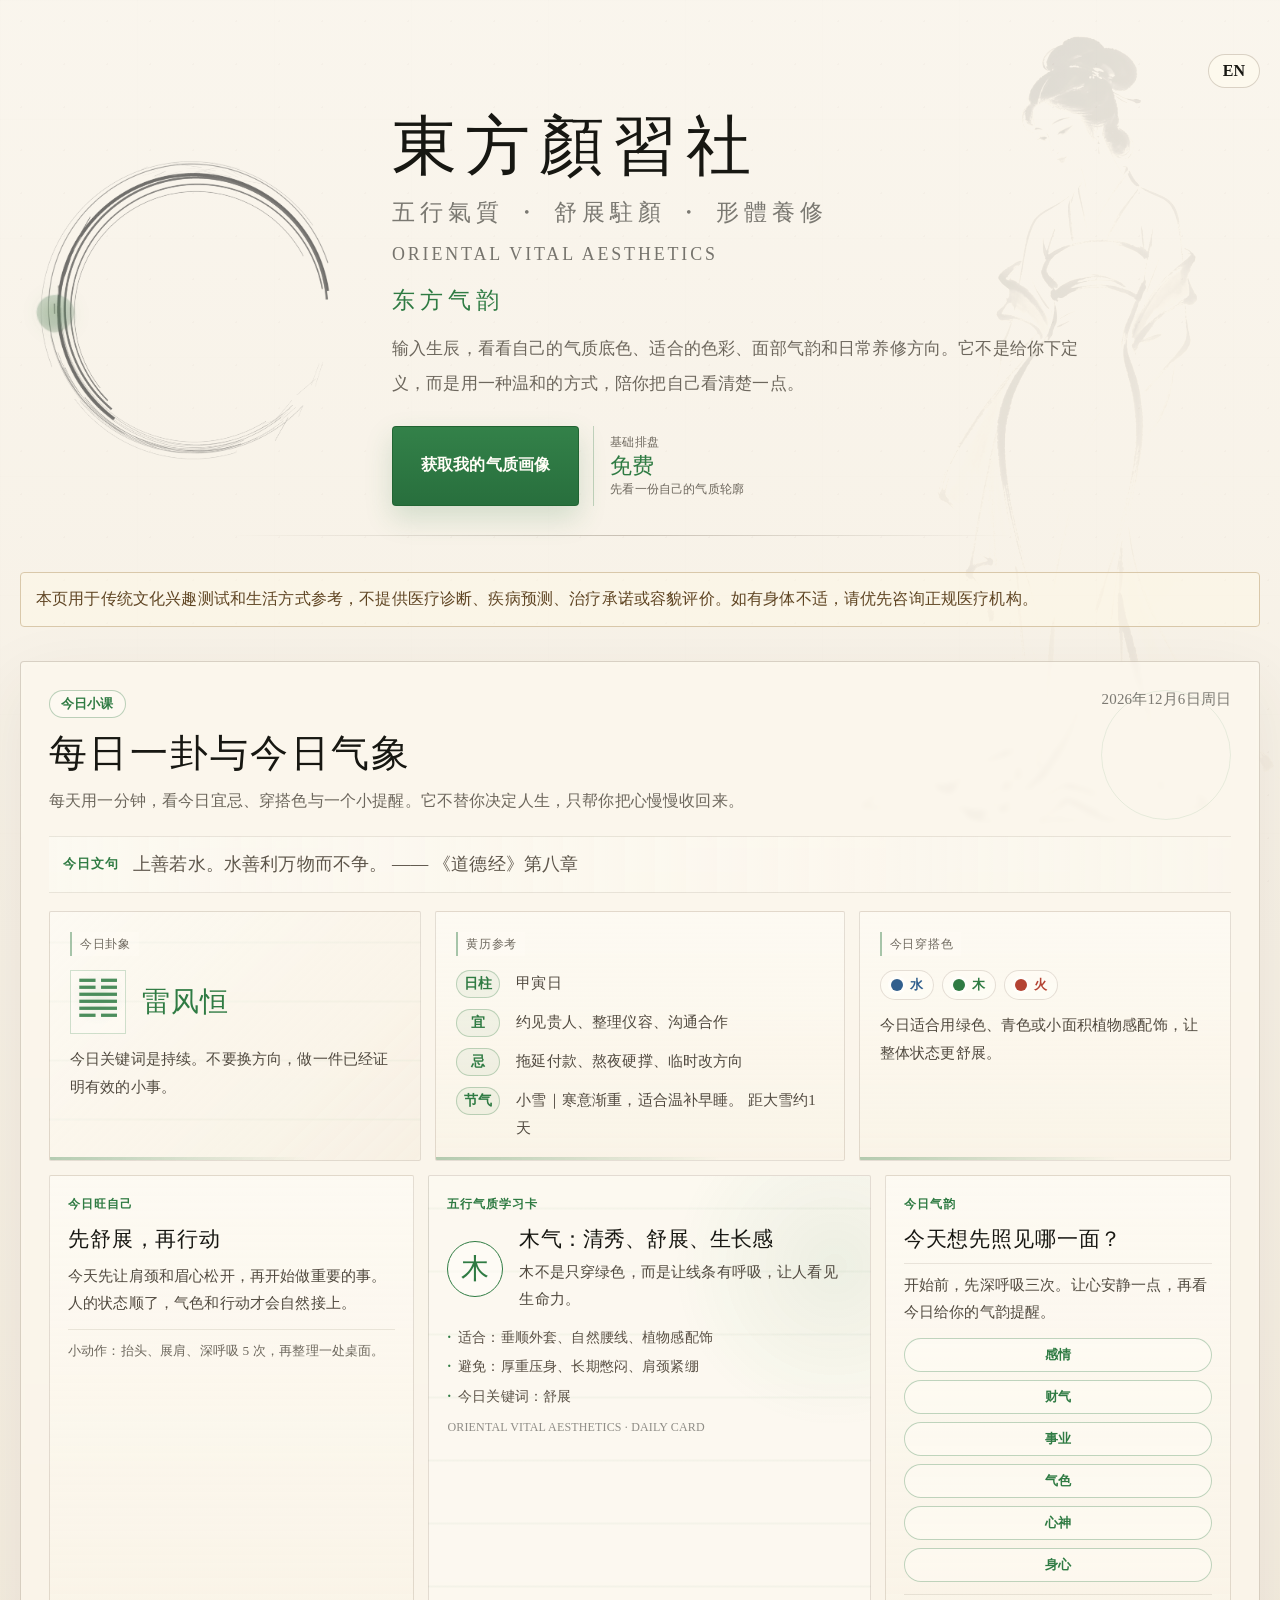
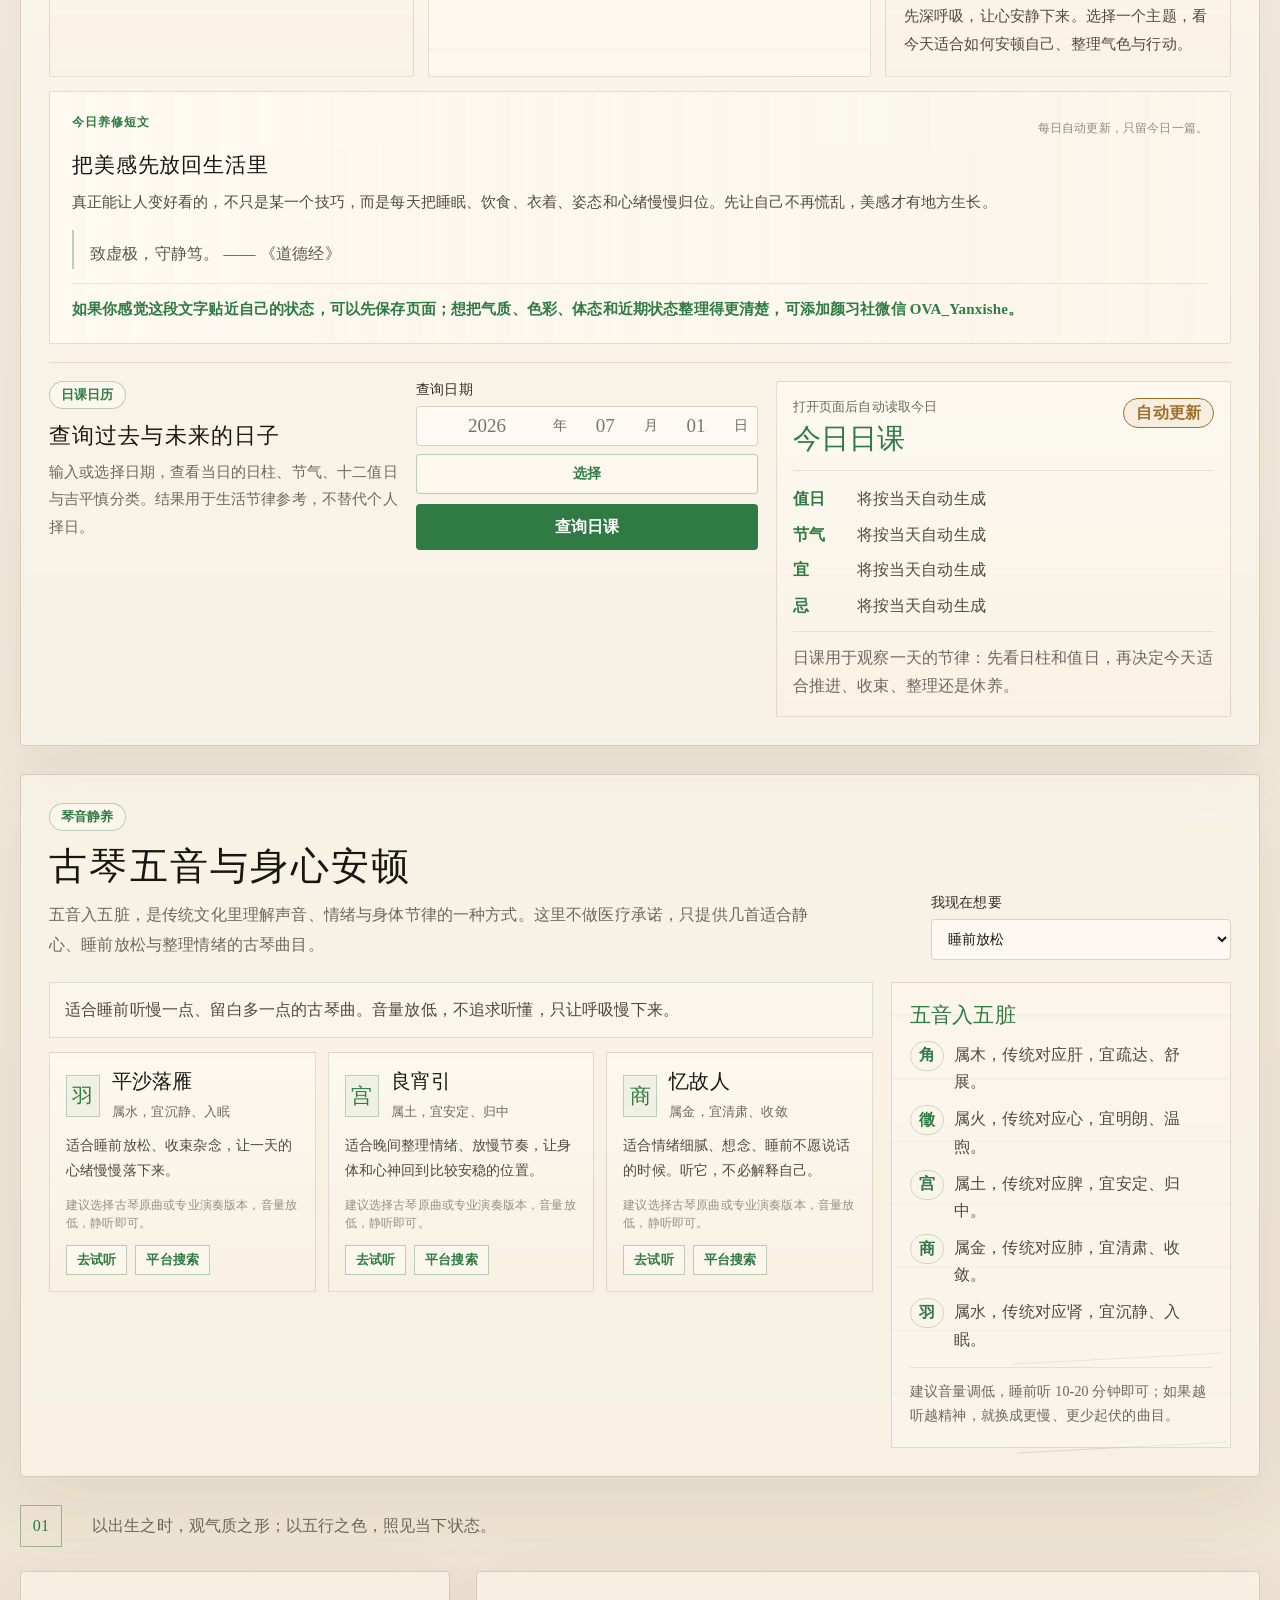
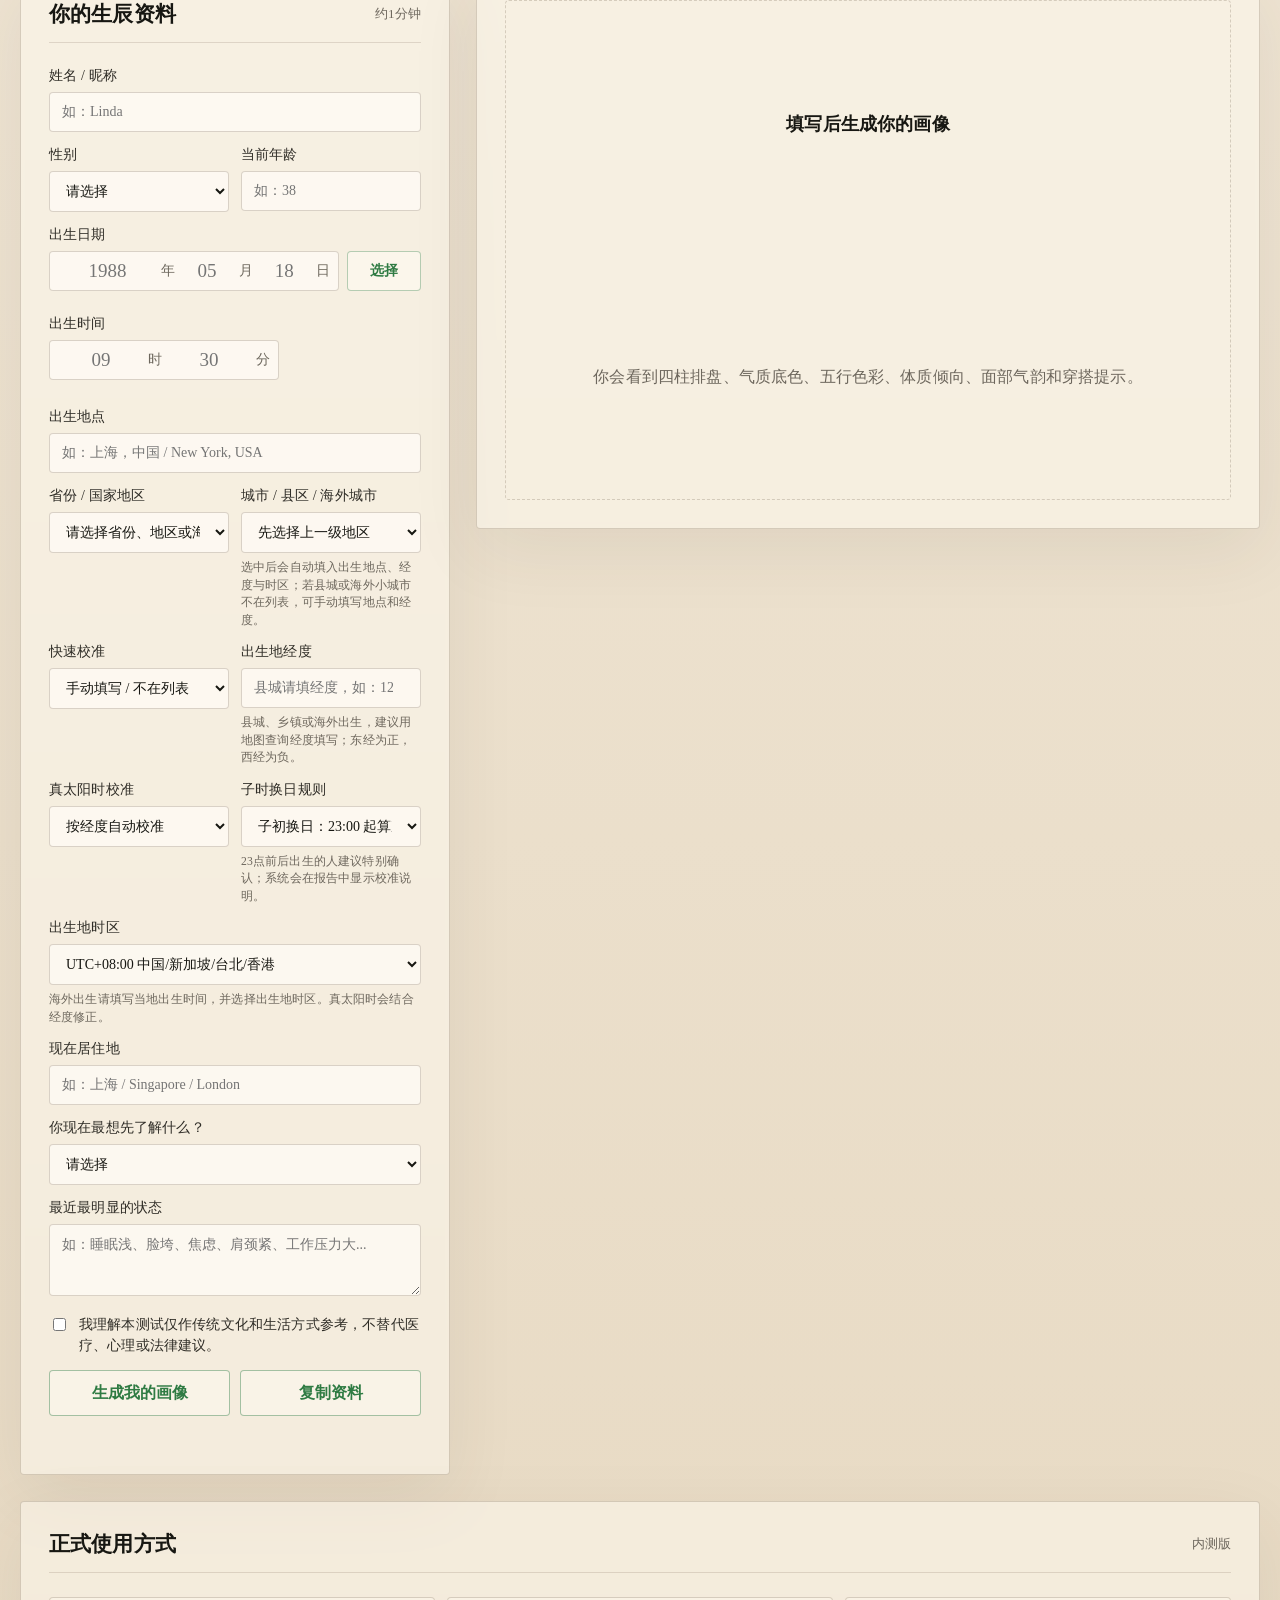
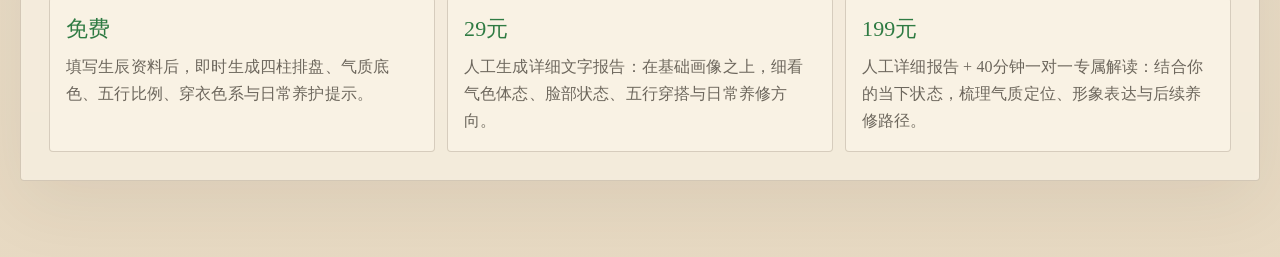
==== commit b81f31f4: "update daily readings" ====
--- a/index.html
+++ b/index.html
@@ -10,7 +10,7 @@
   <title>东方颜习社｜东方气韵</title>
   <link rel="manifest" href="./manifest.webmanifest" />
   <link rel="apple-touch-icon" href="./enso_circle_print_thin.png" />
-  <link rel="stylesheet" href="./styles.css?v=20260630-qiyun-button2" />
+  <link rel="stylesheet" href="./styles.css?v=20260701-auto-day1" />
 </head>
 <body>
   <main class="shell">
@@ -141,13 +141,13 @@
             <span data-i18n="queryDateLabel">查询日期</span>
             <div class="input-with-action query-date-control">
               <div class="date-parts query-date-parts" aria-label="查询日期">
-                <input id="queryYear" type="text" inputmode="numeric" maxlength="4" placeholder="2026" value="2026" />
+                <input id="queryYear" type="text" inputmode="numeric" maxlength="4" placeholder="2026" />
                 <span>年</span>
-                <input id="queryMonth" type="text" inputmode="numeric" maxlength="2" placeholder="06" value="06" />
+                <input id="queryMonth" type="text" inputmode="numeric" maxlength="2" placeholder="07" />
                 <span>月</span>
-                <input id="queryDay" type="text" inputmode="numeric" maxlength="2" placeholder="30" value="30" />
+                <input id="queryDay" type="text" inputmode="numeric" maxlength="2" placeholder="01" />
                 <span>日</span>
-                <input id="queryDateInput" type="hidden" value="2026-06-30" />
+                <input id="queryDateInput" type="hidden" />
               </div>
               <button class="field-action" id="queryDatePickBtn" type="button" data-i18n="datePickBtn">选择</button>
               <input class="native-date-picker" id="queryDatePicker" type="date" aria-label="选择查询日期" />
@@ -158,18 +158,18 @@
         <div class="query-result" id="queryResult" aria-live="polite">
           <div class="query-result-head">
             <div>
-              <span>2026年6月30日 周二</span>
-              <strong>乙亥日</strong>
+              <span>打开页面后自动读取今日</span>
+              <strong>今日日课</strong>
             </div>
-            <em class="grade-pill grade-good">吉日</em>
+            <em class="grade-pill grade-neutral">自动更新</em>
           </div>
           <div class="query-result-grid">
-            <p><b>值日</b><span>定日</span></p>
-            <p><b>节气</b><span>夏至 · 距小暑约7天</span></p>
-            <p><b>宜</b><span>定方案、约见、签小事、安顿生活</span></p>
-            <p><b>忌</b><span>频繁改口、临时变卦</span></p>
-          </div>
-          <p class="query-note">定日适合让事情落位，气质上重稳重与秩序。日课用于观察一天的节律：先看日柱和值日，再决定今天适合推进、收束、整理还是休养。</p>
+            <p><b>值日</b><span>将按当天自动生成</span></p>
+            <p><b>节气</b><span>将按当天自动生成</span></p>
+            <p><b>宜</b><span>将按当天自动生成</span></p>
+            <p><b>忌</b><span>将按当天自动生成</span></p>
+          </div>
+          <p class="query-note">日课用于观察一天的节律：先看日柱和值日，再决定今天适合推进、收束、整理还是休养。</p>
         </div>
       </div>
     </section>
@@ -508,7 +508,7 @@
     </section>
   </main>
 
-  <script src="./script.js?v=20260630-qiyun-button2"></script>
+  <script src="./script.js?v=20260701-auto-day1"></script>
   <script>
     if ("serviceWorker" in navigator) {
       window.addEventListener("load", () => {
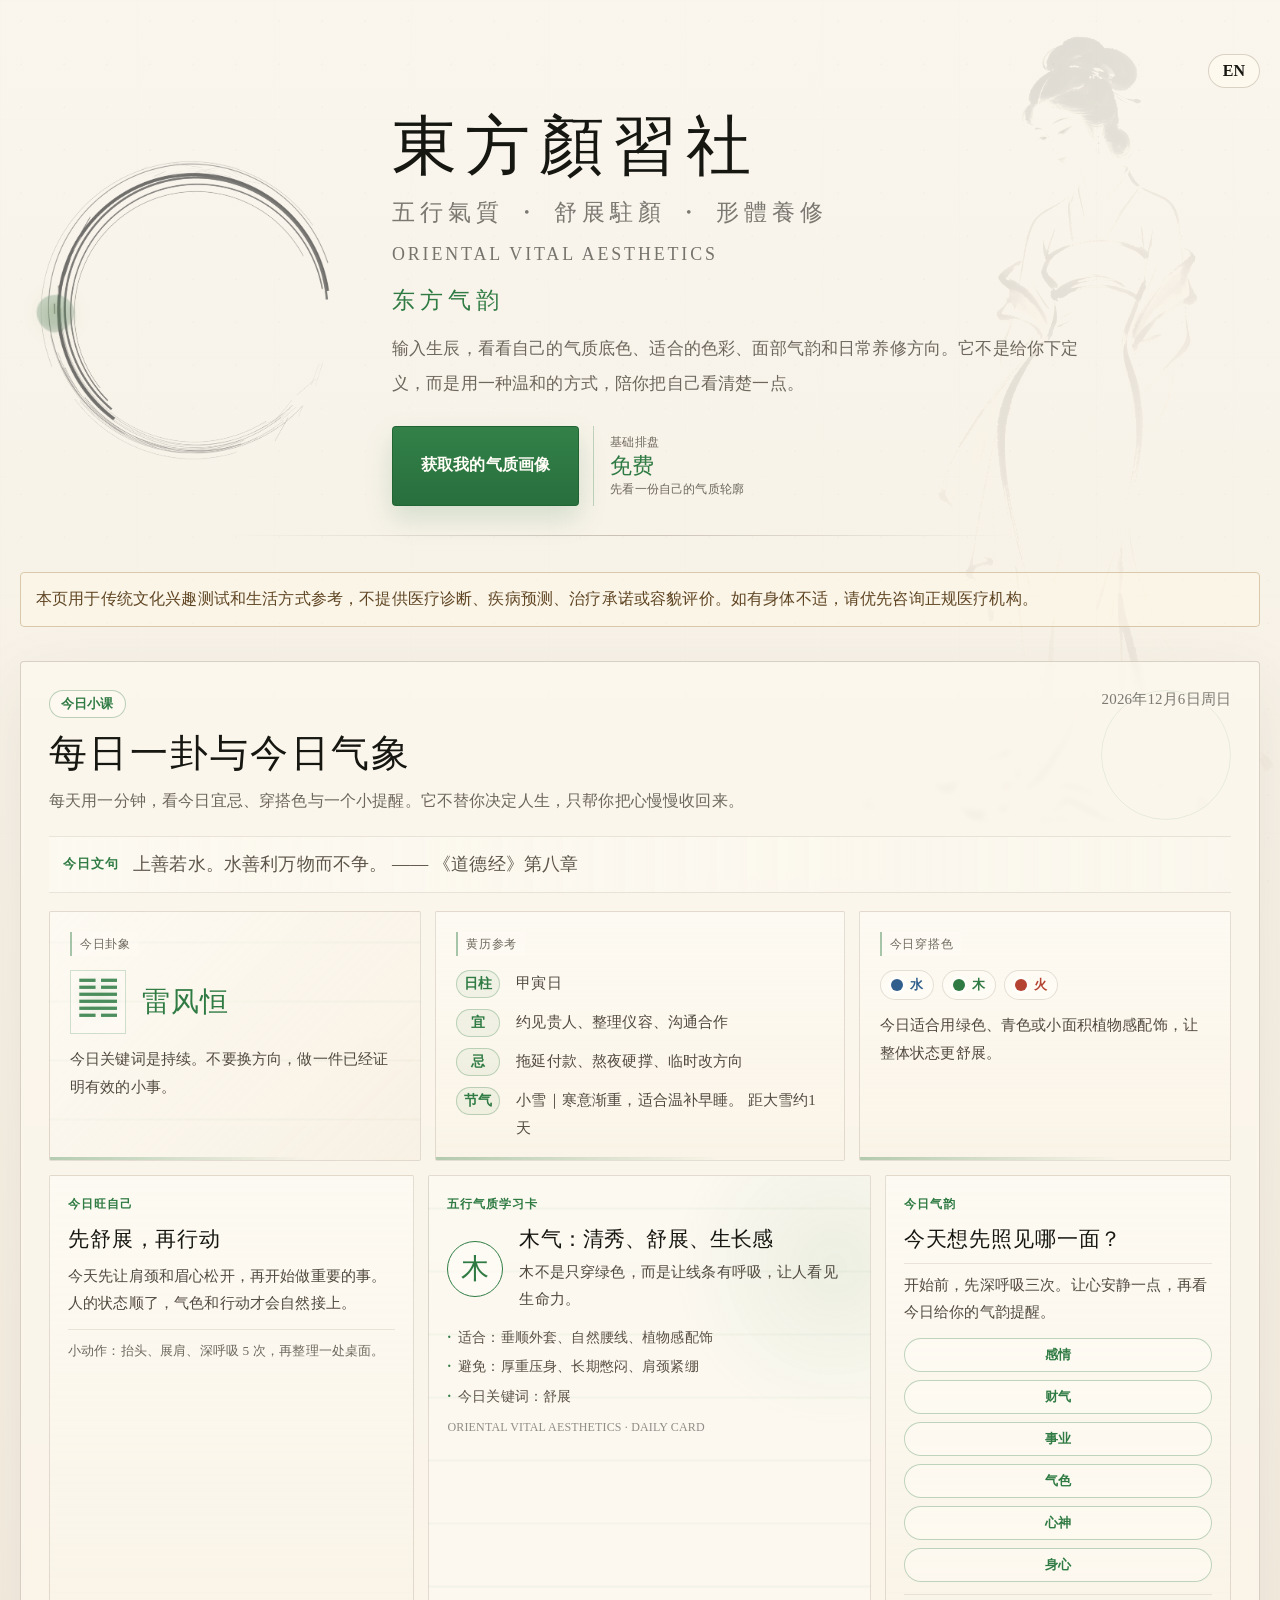
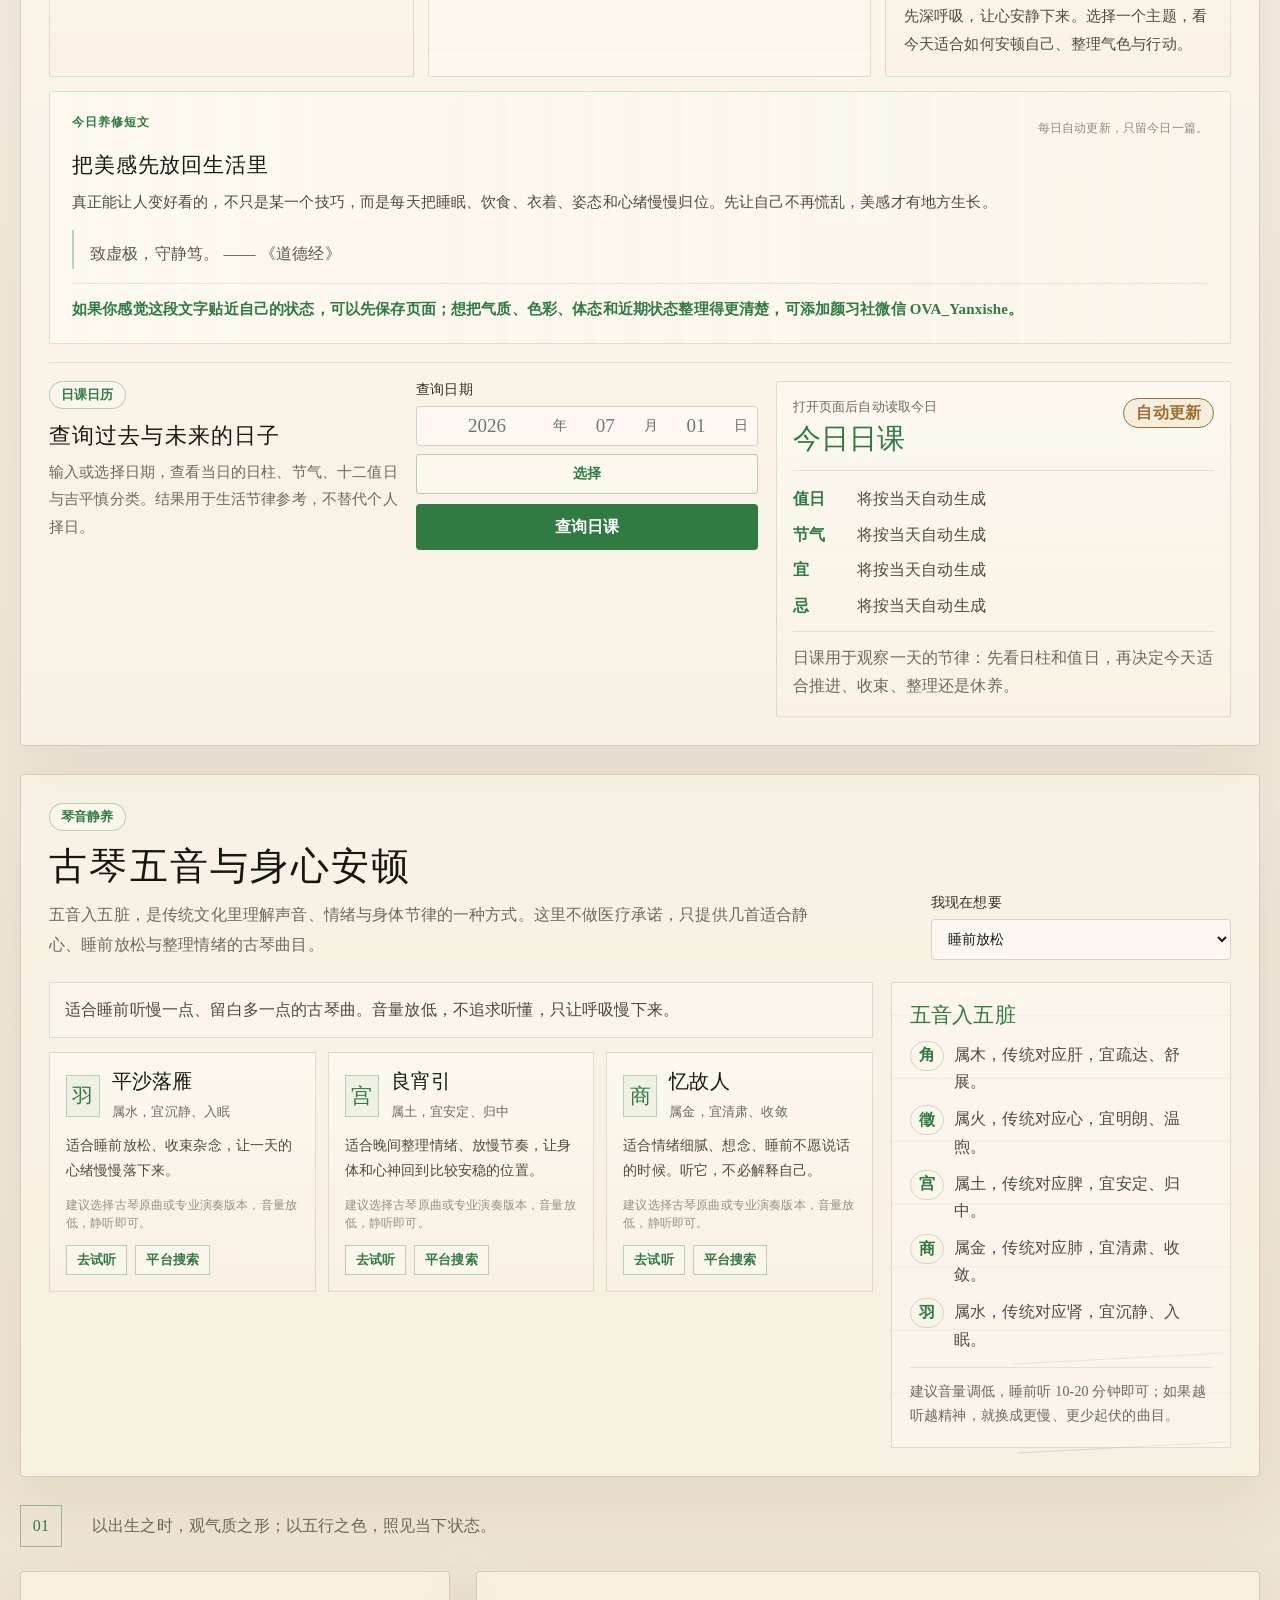
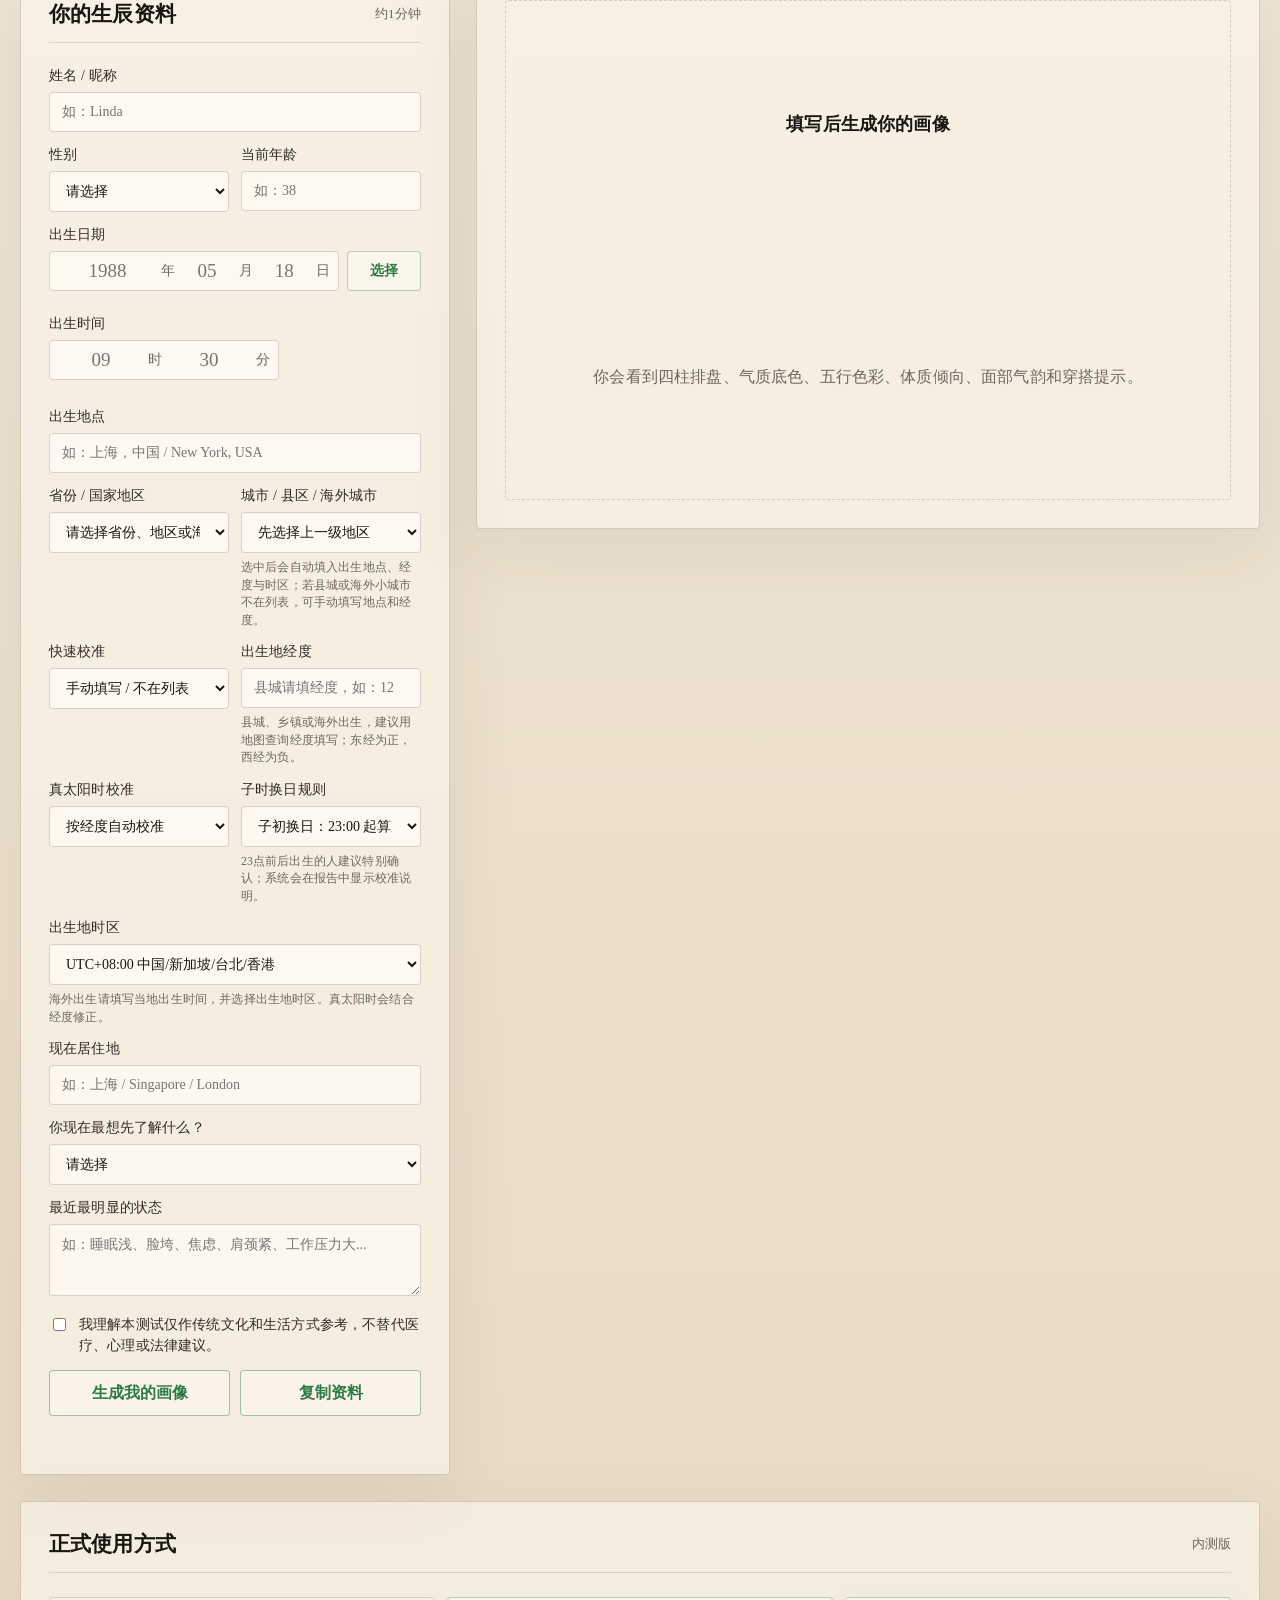
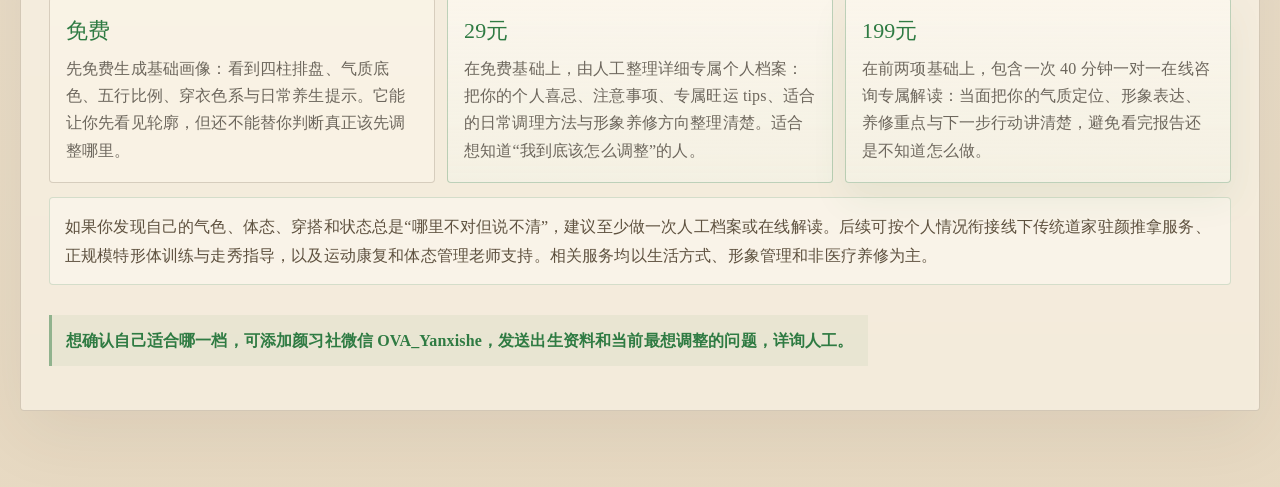
==== commit 5ad27b16: "update daily readings" ====
--- a/index.html
+++ b/index.html
@@ -10,7 +10,7 @@
   <title>东方颜习社｜东方气韵</title>
   <link rel="manifest" href="./manifest.webmanifest" />
   <link rel="apple-touch-icon" href="./enso_circle_print_thin.png" />
-  <link rel="stylesheet" href="./styles.css?v=20260701-auto-day1" />
+  <link rel="stylesheet" href="./styles.css?v=20260701-sales-copy2" />
 </head>
 <body>
   <main class="shell">
@@ -494,21 +494,23 @@
       <div class="launch-grid">
         <div>
           <strong data-i18n="freeTier">免费</strong>
-          <p data-i18n="freeDesc">填写出生资料后，即时生成四柱排盘、气质底色、五行比例、穿衣色系与日常养护提示。</p>
+          <p data-i18n="freeDesc">先免费生成基础画像：看到四柱排盘、气质底色、五行比例、穿衣色系与日常养生提示。它能让你先看见轮廓，但还不能替你判断真正该先调整哪里。</p>
         </div>
         <div>
           <strong>29元</strong>
-          <p data-i18n="tier29">人工生成详细文字报告：在基础画像之上，细看气色体态、脸部状态、五行穿搭与日常养修方向。</p>
+          <p data-i18n="tier29">在免费基础上，由人工整理详细专属个人档案：把你的个人喜忌、注意事项、专属旺运 tips、适合的日常调理方法与形象养修方向整理清楚。适合想知道“我到底该怎么调整”的人。</p>
         </div>
         <div>
           <strong>199元</strong>
-          <p data-i18n="tier199">人工详细报告 + 40分钟一对一专属解读：结合你的当下状态，梳理气质定位、形象表达与后续养修路径。</p>
-        </div>
-      </div>
+          <p data-i18n="tier199">在前两项基础上，包含一次 40 分钟一对一在线咨询专属解读：当面把你的气质定位、形象表达、养修重点与下一步行动讲清楚，避免看完报告还是不知道怎么做。</p>
+        </div>
+      </div>
+      <p class="launch-note" data-i18n="usageValue">如果你发现自己的气色、体态、穿搭和状态总是“哪里不对但说不清”，建议至少做一次人工档案或在线解读。后续可按个人情况衔接线下传统道家驻颜推拿服务、正规模特形体训练与走秀指导，以及运动康复和体态管理老师支持。相关服务均以生活方式、形象管理和非医疗养修为主。</p>
+      <p class="launch-contact" data-i18n="usageContact">想确认自己适合哪一档，可添加颜习社微信 OVA_Yanxishe，发送出生资料和当前最想调整的问题，详询人工。</p>
     </section>
   </main>
 
-  <script src="./script.js?v=20260701-auto-day1"></script>
+  <script src="./script.js?v=20260701-sales-copy2"></script>
   <script>
     if ("serviceWorker" in navigator) {
       window.addEventListener("load", () => {
--- a/styles.css
+++ b/styles.css
@@ -1743,10 +1743,21 @@
 }
 
 .launch-grid div {
-  padding: 16px;
+  position: relative;
+  padding: 18px 16px;
   border: 1px solid var(--line);
   border-radius: 4px;
   background: rgba(255, 250, 239, 0.44);
+}
+
+.launch-grid div:nth-child(2),
+.launch-grid div:nth-child(3) {
+  border-color: rgba(47, 123, 67, 0.3);
+  background: linear-gradient(180deg, rgba(255, 253, 247, 0.58), rgba(244, 248, 238, 0.38));
+}
+
+.launch-grid div:nth-child(3) {
+  box-shadow: 0 16px 36px rgba(47, 123, 67, 0.08);
 }
 
 .launch-grid strong {
@@ -1762,6 +1773,29 @@
   margin-bottom: 0;
   color: var(--muted);
   line-height: 1.7;
+}
+
+.launch-note,
+.launch-contact {
+  margin-top: 14px;
+  color: #5e513f;
+  line-height: 1.82;
+}
+
+.launch-note {
+  padding: 14px 15px;
+  border: 1px solid rgba(47, 123, 67, 0.18);
+  background: rgba(255, 253, 247, 0.42);
+  border-radius: 4px;
+}
+
+.launch-contact {
+  display: inline-block;
+  padding: 11px 14px;
+  color: var(--green);
+  font-weight: 700;
+  border-left: 3px solid rgba(47, 123, 67, 0.48);
+  background: rgba(47, 123, 67, 0.055);
 }
 
 @media (max-width: 980px) {
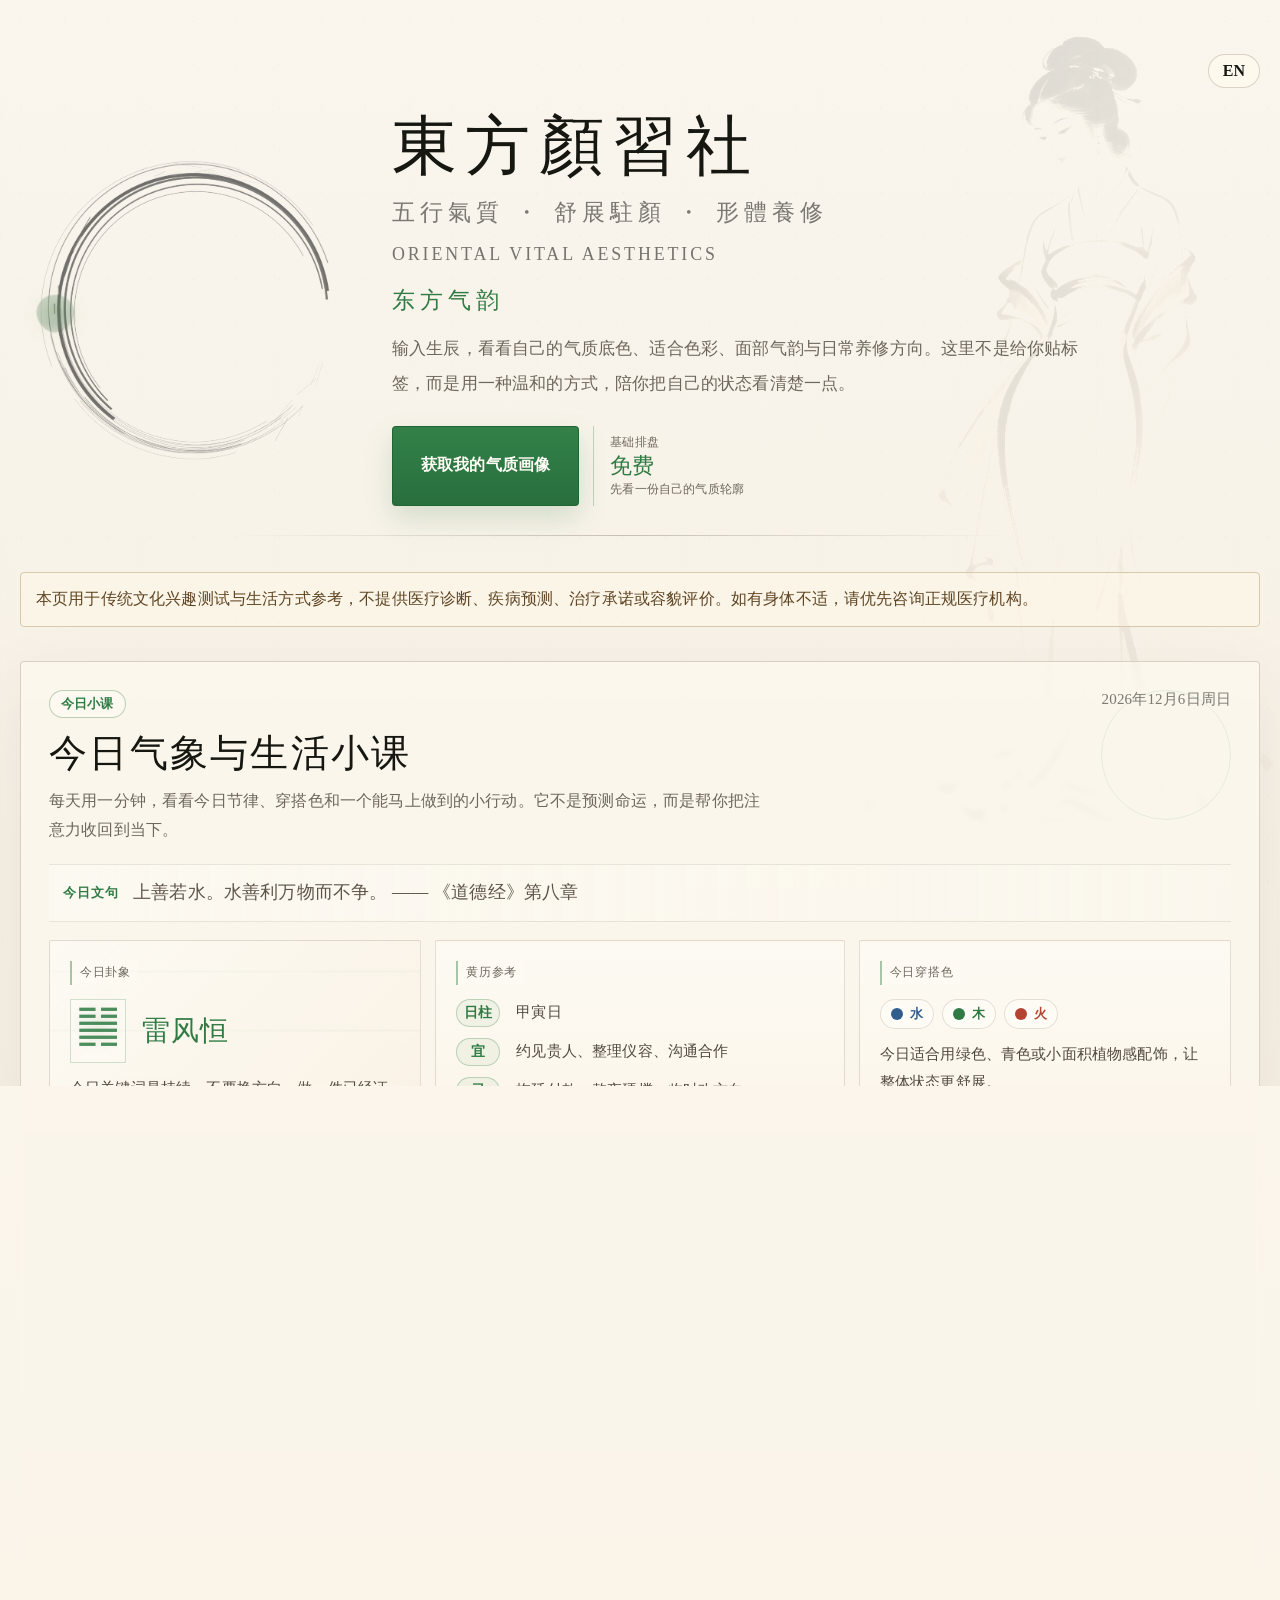
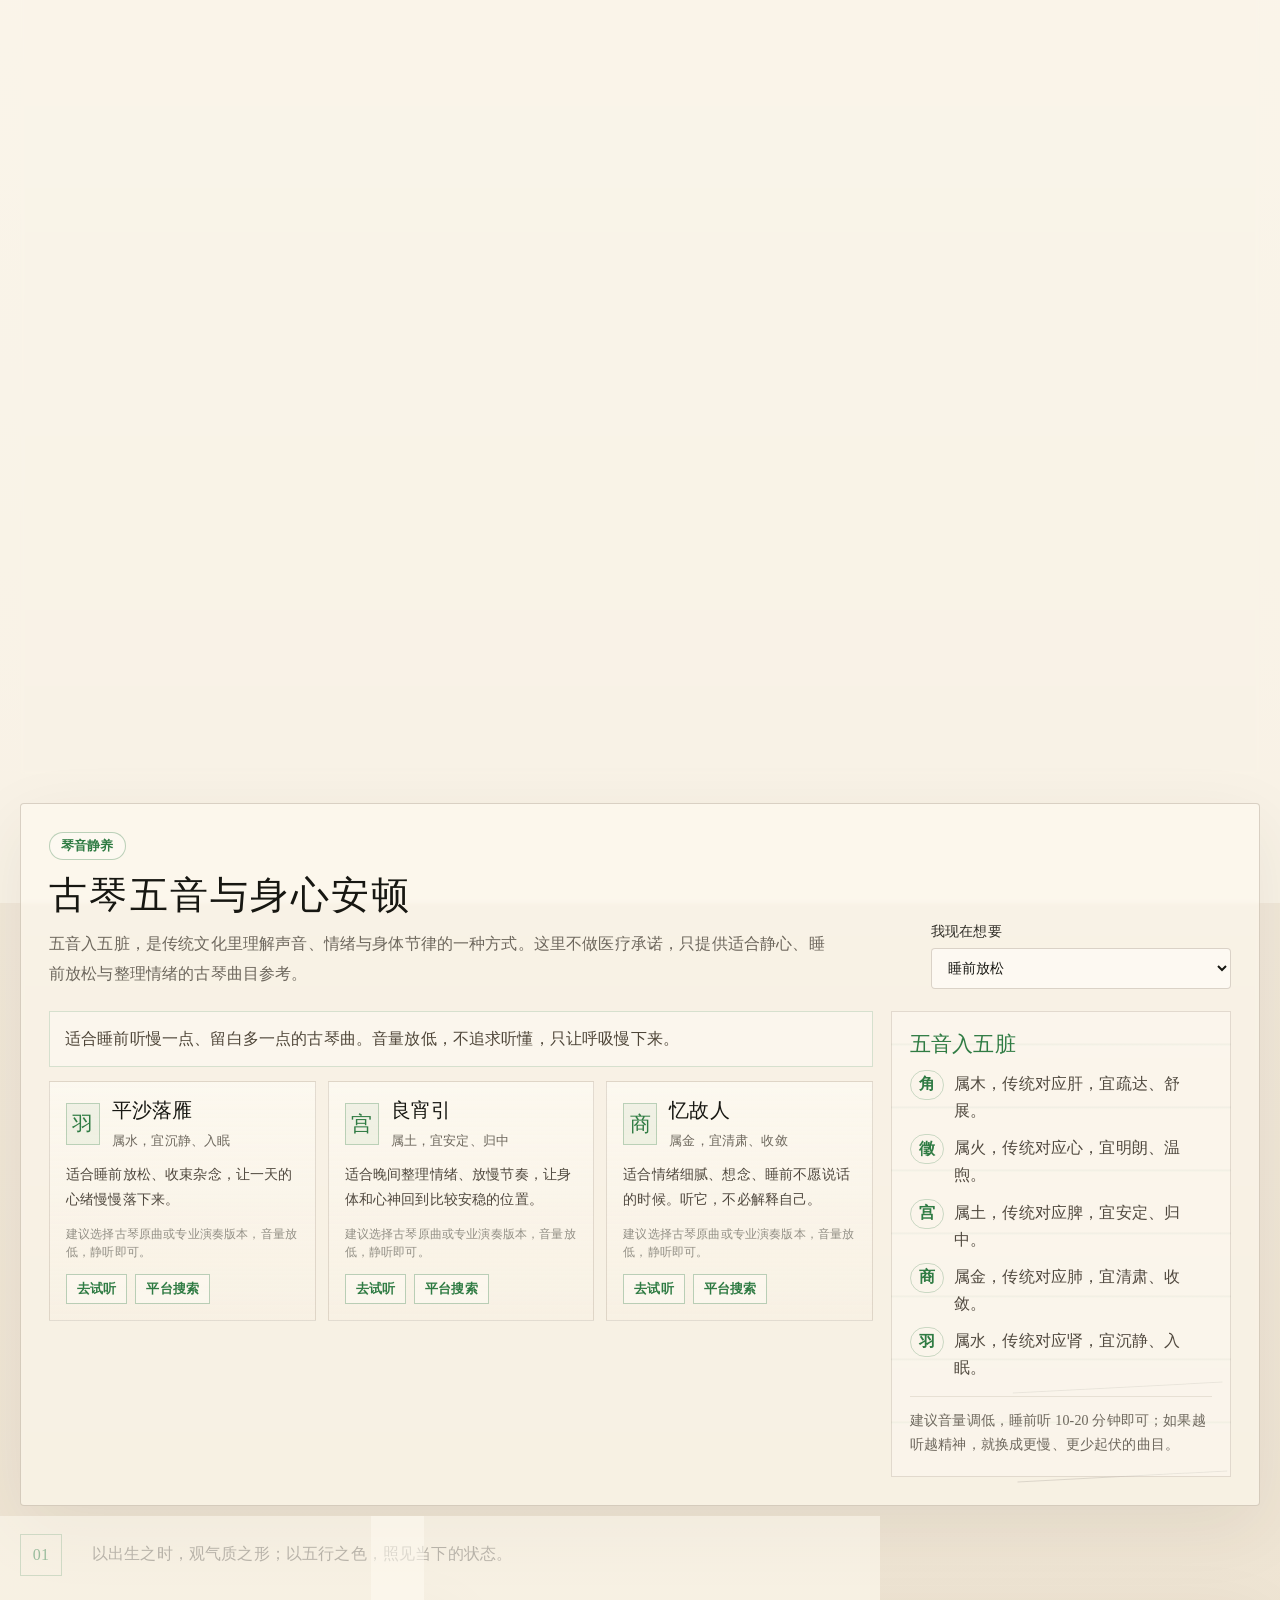
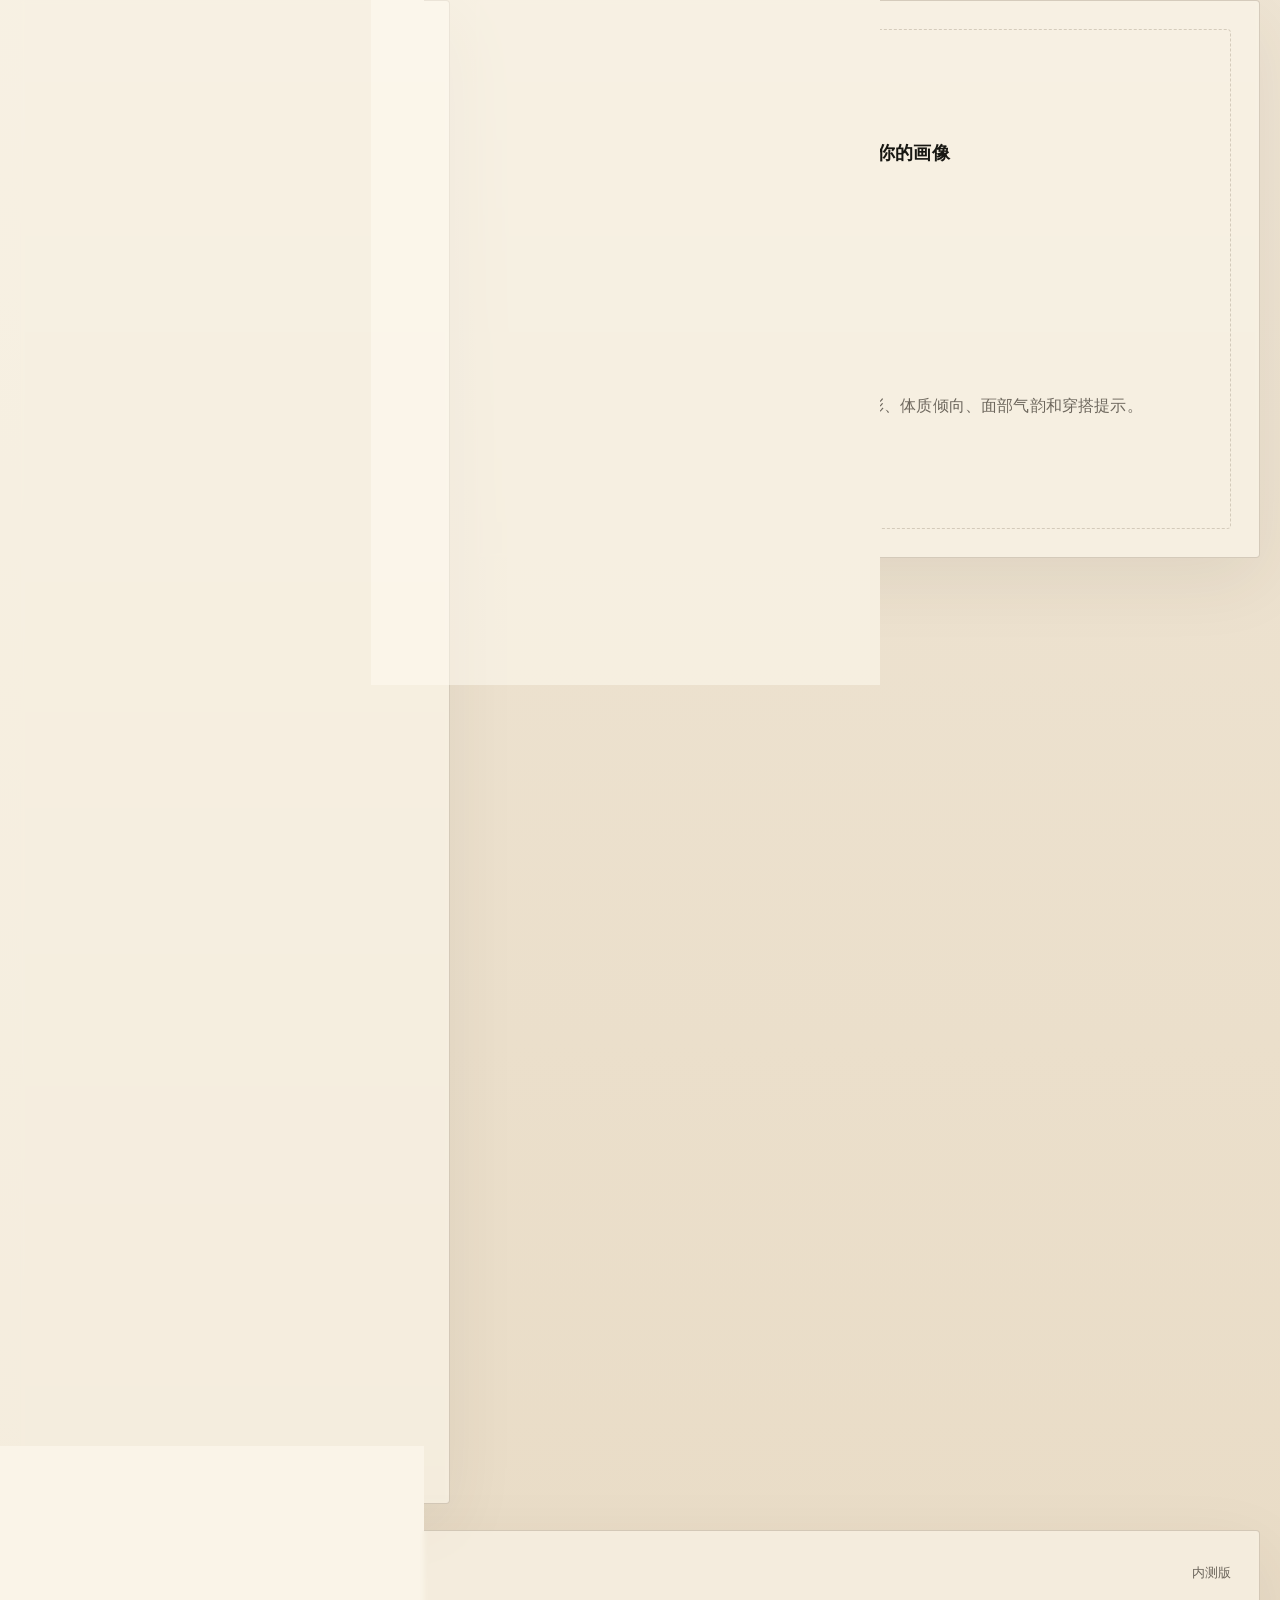
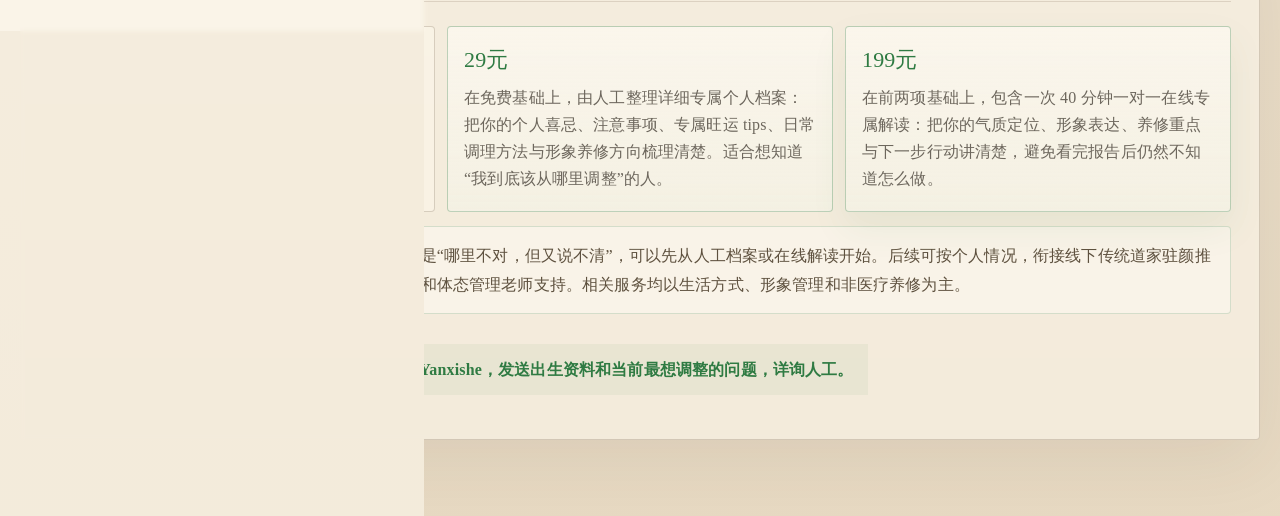
==== commit f56fb948: "update daily readings" ====
--- a/index.html
+++ b/index.html
@@ -10,7 +10,7 @@
   <title>东方颜习社｜东方气韵</title>
   <link rel="manifest" href="./manifest.webmanifest" />
   <link rel="apple-touch-icon" href="./enso_circle_print_thin.png" />
-  <link rel="stylesheet" href="./styles.css?v=20260701-sales-copy2" />
+  <link rel="stylesheet" href="./styles.css?v=20260701-cn-flow-card1" />
 </head>
 <body>
   <main class="shell">
@@ -24,7 +24,7 @@
         <p class="brand-subline">五行氣質 ・ 舒展駐顏 ・ 形體養修</p>
         <p class="eyebrow">ORIENTAL VITAL AESTHETICS</p>
         <p class="portrait-line" data-i18n="heroTitle">东方气韵</p>
-        <p class="lead" data-i18n="heroLead">输入生辰，看看自己的气质底色、适合的色彩、面部气韵和日常养修方向。它不是给你下定义，而是用一种温和的方式，陪你把自己看清楚一点。</p>
+        <p class="lead" data-i18n="heroLead">输入生辰，看看自己的气质底色、适合色彩、面部气韵与日常养修方向。这里不是给你贴标签，而是用一种温和的方式，陪你把自己的状态看清楚一点。</p>
         <div class="hero-action">
           <a class="hero-cta" href="#reportForm" data-i18n="heroCta">获取我的气质画像</a>
           <div class="price">
@@ -37,15 +37,15 @@
     </section>
 
     <section class="notice" data-i18n="notice">
-      本页用于传统文化兴趣测试和生活方式参考，不提供医疗诊断、疾病预测、治疗承诺或容貌评价。如有身体不适，请优先咨询正规医疗机构。
+      本页用于传统文化兴趣测试与生活方式参考，不提供医疗诊断、疾病预测、治疗承诺或容貌评价。如有身体不适，请优先咨询正规医疗机构。
     </section>
 
     <section class="panel daily-panel" aria-labelledby="dailyTitle">
       <div class="daily-head">
         <div>
           <span class="daily-seal" data-i18n="dailySeal">今日小课</span>
-          <h2 id="dailyTitle" data-i18n="dailyTitle">每日一卦与今日气象</h2>
-          <p data-i18n="dailyLead">每天用一分钟，看看今日宜忌、穿搭色与一个可执行的小行动。它不是预测命运，而是帮你把注意力收回来。</p>
+          <h2 id="dailyTitle" data-i18n="dailyTitle">今日气象与生活小课</h2>
+          <p data-i18n="dailyLead">每天用一分钟，看看今日节律、穿搭色和一个能马上做到的小行动。它不是预测命运，而是帮你把注意力收回到当下。</p>
         </div>
         <time id="dailyDate"></time>
       </div>
@@ -97,16 +97,19 @@
             </div>
           </div>
           <ul id="studyCardList">
-            <li>适合：垂顺外套、自然腰线、植物感配饰</li>
-            <li>避免：厚重压身、长期憋闷、肩颈紧绷</li>
-            <li>今日关键词：舒展</li>
+            <li>今日主气：木气，宜舒展、生发、打开线条</li>
+            <li>今日适合色：绿色、青色、浅绿、植物感配饰</li>
+            <li>今日避开色：过重的黑灰、压身厚色、沉闷大面积深色</li>
+            <li>气质关键词：舒展</li>
+            <li>穿搭建议：垂顺外套、自然腰线、轻薄层次会更显精神</li>
+            <li>养修小动作：抬头展肩，深呼吸 5 次，再整理一处桌面</li>
           </ul>
           <em data-i18n="studyCardHint">ORIENTAL VITAL AESTHETICS · DAILY CARD</em>
         </article>
         <article class="daily-test-card">
           <span data-i18n="testLabel">今日气韵</span>
-          <h3 data-i18n="testTitle">今天想先照见哪一面？</h3>
-          <p class="test-quiet-note" data-i18n="testQuietNote">开始前，先深呼吸三次。让心安静一点，再看今日给你的气韵提醒。</p>
+          <h3 data-i18n="testTitle">今天想先看见哪一面？</h3>
+          <p class="test-quiet-note" data-i18n="testQuietNote">开始前，先深呼吸三次。让心安静下来，再看今日给你的气韵提醒。</p>
           <div class="daily-test-options">
             <button type="button" data-test="love" data-i18n="testLove">感情</button>
             <button type="button" data-test="wealth" data-i18n="testWealth">财气</button>
@@ -115,7 +118,7 @@
             <button type="button" data-test="calm" data-i18n="testCalm">心神</button>
             <button type="button" data-test="health" data-i18n="testHealth">身心</button>
           </div>
-          <p id="dailyTestResult">先深呼吸，让心安静下来。选择一个主题，看今天适合如何安顿自己、整理气色与行动。</p>
+          <p id="dailyTestResult">先深呼吸，让心安静下来。选择一个主题，看看今天适合如何照顾自己、整理气色与行动。</p>
         </article>
       </div>
 
@@ -125,16 +128,16 @@
           <em data-i18n="articleMeta">每日自动更新，只留今日一篇。</em>
         </div>
         <h3 id="dailyArticleTitle">把美感先放回生活里</h3>
-        <p id="dailyArticleText">真正能让人变好看的，不只是某一个技巧，而是每天把睡眠、饮食、衣着、姿态和心绪慢慢归位。先让自己不再慌乱，美感才有地方生长。</p>
+        <p id="dailyArticleText">真正让人慢慢变好看的，往往不是某一个技巧，而是把睡眠、饮食、衣着、姿态和心绪一点点放回正轨。人不再慌乱，美感才有地方生长。</p>
         <blockquote id="dailyArticleQuote">致虚极，守静笃。 —— 《道德经》</blockquote>
-        <p class="soft-consult-cta" id="dailyArticleCta">如果你感觉这段文字贴近自己的状态，可以先保存页面；想把气质、色彩、体态和近期状态整理得更清楚，可添加颜习社微信 OVA_Yanxishe。</p>
+        <p class="soft-consult-cta" id="dailyArticleCta">如果这段文字贴近你最近的状态，可以先保存页面。想把气质、色彩、体态和近期状态梳理得更清楚，可添加颜习社微信 OVA_Yanxishe。</p>
       </article>
 
       <div class="almanac-query">
         <div class="query-copy">
           <span class="daily-seal" data-i18n="querySeal">日课日历</span>
           <h3 data-i18n="queryTitle">查询过去与未来的日子</h3>
-          <p data-i18n="queryLead">输入或选择日期，查看当日的日柱、节气、十二值日与吉平慎分类。结果用于生活节律参考，不替代个人择日。</p>
+          <p data-i18n="queryLead">输入或选择日期，查看当日的日柱、节气、十二值日与吉平慎分类。结果用于理解生活节律，不替代正式择日。</p>
         </div>
         <div class="query-form">
           <label>
@@ -179,7 +182,7 @@
         <div>
           <span class="daily-seal" data-i18n="qinSeal">琴音静养</span>
           <h2 id="qinTitle" data-i18n="qinTitle">古琴五音与身心安顿</h2>
-          <p data-i18n="qinLead">五音入五脏，是传统文化里理解声音、情绪与身体节律的一种方式。这里不做医疗承诺，只提供几首适合静心、睡前放松与整理情绪的古琴曲目。</p>
+          <p data-i18n="qinLead">五音入五脏，是传统文化里理解声音、情绪与身体节律的一种方式。这里不做医疗承诺，只提供适合静心、睡前放松与整理情绪的古琴曲目参考。</p>
         </div>
         <label class="qin-mode">
           <span data-i18n="qinModeLabel">我现在想要</span>
@@ -254,7 +257,7 @@
 
     <section class="section-kicker">
       <span>01</span>
-      <p>以出生之时，观气质之形；以五行之色，照见当下状态。</p>
+      <p>以出生之时，观气质之形；以五行之色，照见当下的状态。</p>
     </section>
 
     <section class="layout">
@@ -352,7 +355,7 @@
             <select name="birthCityCounty">
               <option value="" data-i18n="cityCountyPlaceholder">先选择上一级地区</option>
             </select>
-            <small data-i18n="cityCountyHint">选中后会自动填入出生地点、经度与时区；若县城或海外小城市不在列表，可手动填写地点和经度。</small>
+            <small data-i18n="cityCountyHint">选中后会自动填入出生地点、经度与时区。若县城或海外小城市不在列表，可手动填写地点和经度。</small>
           </label>
         </div>
 
@@ -392,7 +395,7 @@
           <label>
             <span data-i18n="longitudeLabel">出生地经度</span>
             <input name="birthLongitude" type="number" inputmode="decimal" step="0.01" min="-180" max="180" data-placeholder-zh="县城请填经度，如：120.62" data-placeholder-en="e.g. 120.62, west is negative" placeholder="县城请填经度，如：120.62" />
-            <small data-i18n="longitudeHint">县城、乡镇或海外出生，建议用地图查询经度填写；东经为正，西经为负。</small>
+            <small data-i18n="longitudeHint">如果出生在县城、乡镇或海外城市，建议用地图查询经度后填写；东经为正，西经为负。</small>
           </label>
         </div>
 
@@ -410,7 +413,7 @@
               <option value="ziStartNextDay" data-i18n="ziStartRule">子初换日：23:00 起算次日</option>
               <option value="midnight" data-i18n="midnightRule">子正换日：00:00 起算次日</option>
             </select>
-            <small data-i18n="ziRuleHint">23点前后出生的人建议特别确认；系统会在报告中显示校准说明。</small>
+            <small data-i18n="ziRuleHint">如果出生在 23 点前后，建议特别确认；系统会在报告中显示校准说明。</small>
           </label>
         </div>
 
@@ -441,7 +444,7 @@
             <option value="-08:00">UTC-08:00 Los Angeles / Vancouver</option>
             <option value="unknown" data-i18n="tzUnknown">不确定，先按当地出生时间</option>
           </select>
-          <small data-i18n="timezoneHint">海外出生请填写当地出生时间，并选择出生地时区。若后续做完整梳理，会再复核节气、时区与出生地误差。</small>
+          <small data-i18n="timezoneHint">海外出生请填写当地出生时间，并选择出生地时区。若后续做完整梳理，会进一步复核节气、时区与出生地误差。</small>
         </label>
 
         <label>
@@ -450,7 +453,7 @@
         </label>
 
         <label>
-          <span data-i18n="mainNeedLabel">你最想先了解什么？</span>
+          <span data-i18n="mainNeedLabel">你现在最想先了解什么？</span>
           <select name="mainNeed" required>
             <option value="" data-i18n="selectPlaceholder">请选择</option>
             <option value="complexion" data-i18n="needComplexion">气色、衰老感、面部紧绷</option>
@@ -468,11 +471,11 @@
 
         <label class="check">
           <input name="agree" type="checkbox" required />
-          <span data-i18n="agreeText">我理解本测试仅作传统文化和生活方式参考，不替代医疗、心理或法律建议。</span>
+          <span data-i18n="agreeText">我理解本测试仅作传统文化与生活方式参考，不替代医疗、心理或法律建议。</span>
         </label>
 
         <div class="form-actions">
-          <button type="button" id="previewBtn" data-i18n="previewBtn">先生成免费画像</button>
+          <button type="button" id="previewBtn" data-i18n="previewBtn">生成我的画像</button>
           <button type="button" id="filloutBtn" data-i18n="submitBtn">复制资料</button>
         </div>
         <p class="submit-status" id="submitStatus" aria-live="polite"></p>
@@ -480,8 +483,8 @@
 
       <section class="panel report" id="report">
         <div class="empty">
-          <strong data-i18n="emptyTitle">填写资料后生成预览</strong>
-          <span data-i18n="emptyText">免费区会显示四柱、大运流年、日主气质、五行色彩、体质倾向、脸部状态和穿搭提示。</span>
+          <strong data-i18n="emptyTitle">填写后生成你的画像</strong>
+          <span data-i18n="emptyText">你会看到四柱排盘、气质底色、五行色彩、体质倾向、面部气韵和穿搭提示。</span>
         </div>
       </section>
     </section>
@@ -494,23 +497,23 @@
       <div class="launch-grid">
         <div>
           <strong data-i18n="freeTier">免费</strong>
-          <p data-i18n="freeDesc">先免费生成基础画像：看到四柱排盘、气质底色、五行比例、穿衣色系与日常养生提示。它能让你先看见轮廓，但还不能替你判断真正该先调整哪里。</p>
+          <p data-i18n="freeDesc">先免费生成基础画像：查看四柱排盘、气质底色、五行比例、穿衣色系与日常养生提示。它适合先看清轮廓，但还不能替你判断真正该先调整哪里。</p>
         </div>
         <div>
           <strong>29元</strong>
-          <p data-i18n="tier29">在免费基础上，由人工整理详细专属个人档案：把你的个人喜忌、注意事项、专属旺运 tips、适合的日常调理方法与形象养修方向整理清楚。适合想知道“我到底该怎么调整”的人。</p>
+          <p data-i18n="tier29">在免费基础上，由人工整理详细专属个人档案：把你的个人喜忌、注意事项、专属旺运 tips、日常调理方法与形象养修方向梳理清楚。适合想知道“我到底该从哪里调整”的人。</p>
         </div>
         <div>
           <strong>199元</strong>
-          <p data-i18n="tier199">在前两项基础上，包含一次 40 分钟一对一在线咨询专属解读：当面把你的气质定位、形象表达、养修重点与下一步行动讲清楚，避免看完报告还是不知道怎么做。</p>
-        </div>
-      </div>
-      <p class="launch-note" data-i18n="usageValue">如果你发现自己的气色、体态、穿搭和状态总是“哪里不对但说不清”，建议至少做一次人工档案或在线解读。后续可按个人情况衔接线下传统道家驻颜推拿服务、正规模特形体训练与走秀指导，以及运动康复和体态管理老师支持。相关服务均以生活方式、形象管理和非医疗养修为主。</p>
+          <p data-i18n="tier199">在前两项基础上，包含一次 40 分钟一对一在线专属解读：把你的气质定位、形象表达、养修重点与下一步行动讲清楚，避免看完报告后仍然不知道怎么做。</p>
+        </div>
+      </div>
+      <p class="launch-note" data-i18n="usageValue">如果你发现自己的气色、体态、穿搭和整体状态总是“哪里不对，但又说不清”，可以先从人工档案或在线解读开始。后续可按个人情况，衔接线下传统道家驻颜推拿、正规模特形体训练与走秀指导，以及运动康复和体态管理老师支持。相关服务均以生活方式、形象管理和非医疗养修为主。</p>
       <p class="launch-contact" data-i18n="usageContact">想确认自己适合哪一档，可添加颜习社微信 OVA_Yanxishe，发送出生资料和当前最想调整的问题，详询人工。</p>
     </section>
   </main>
 
-  <script src="./script.js?v=20260701-sales-copy2"></script>
+  <script src="./script.js?v=20260701-cn-flow-card1"></script>
   <script>
     if ("serviceWorker" in navigator) {
       window.addEventListener("load", () => {
--- a/styles.css
+++ b/styles.css
@@ -653,7 +653,7 @@
 
 .study-card ul {
   display: grid;
-  gap: 6px;
+  gap: 8px;
   margin: 12px 0 0;
   padding: 0;
   list-style: none;
@@ -661,8 +661,8 @@
 
 .study-card li {
   color: #5a5146;
-  font-size: 14px;
-  line-height: 1.68;
+  font-size: 13.5px;
+  line-height: 1.62;
 }
 
 .study-card li::before {
